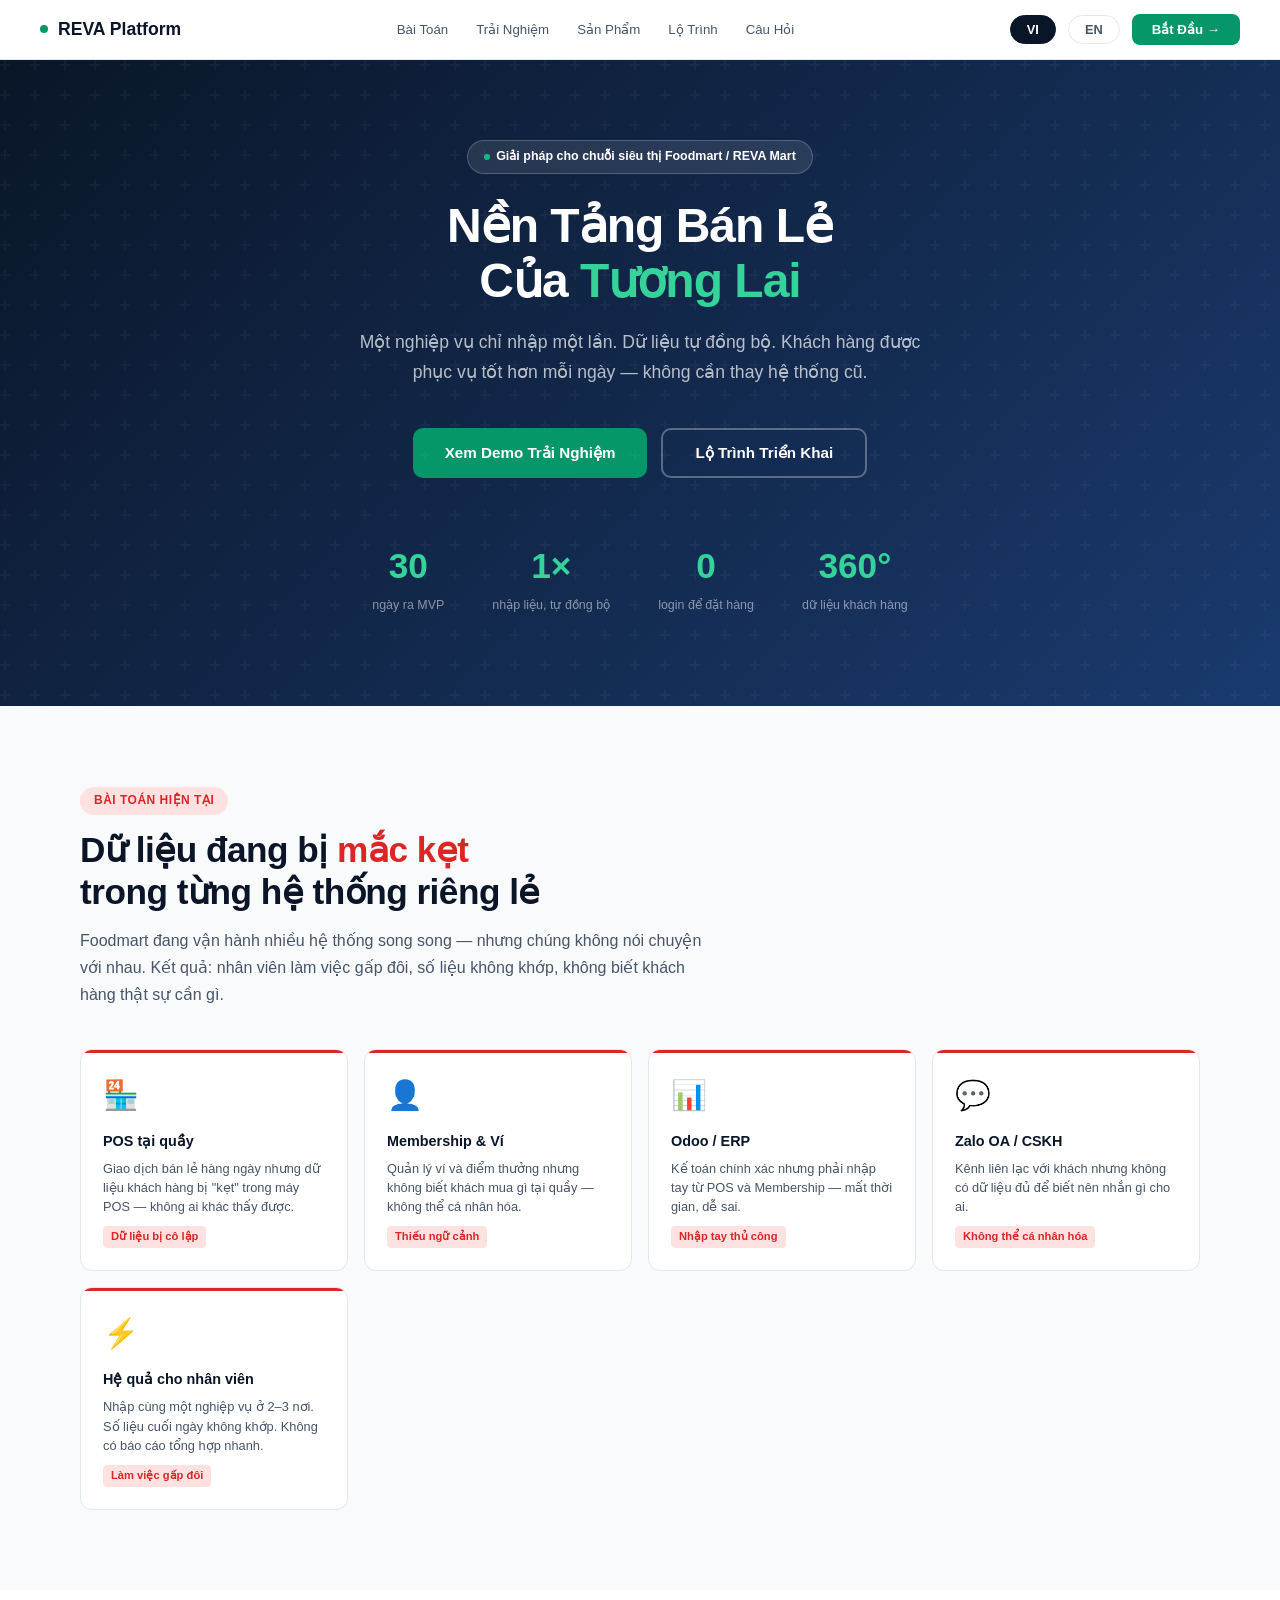
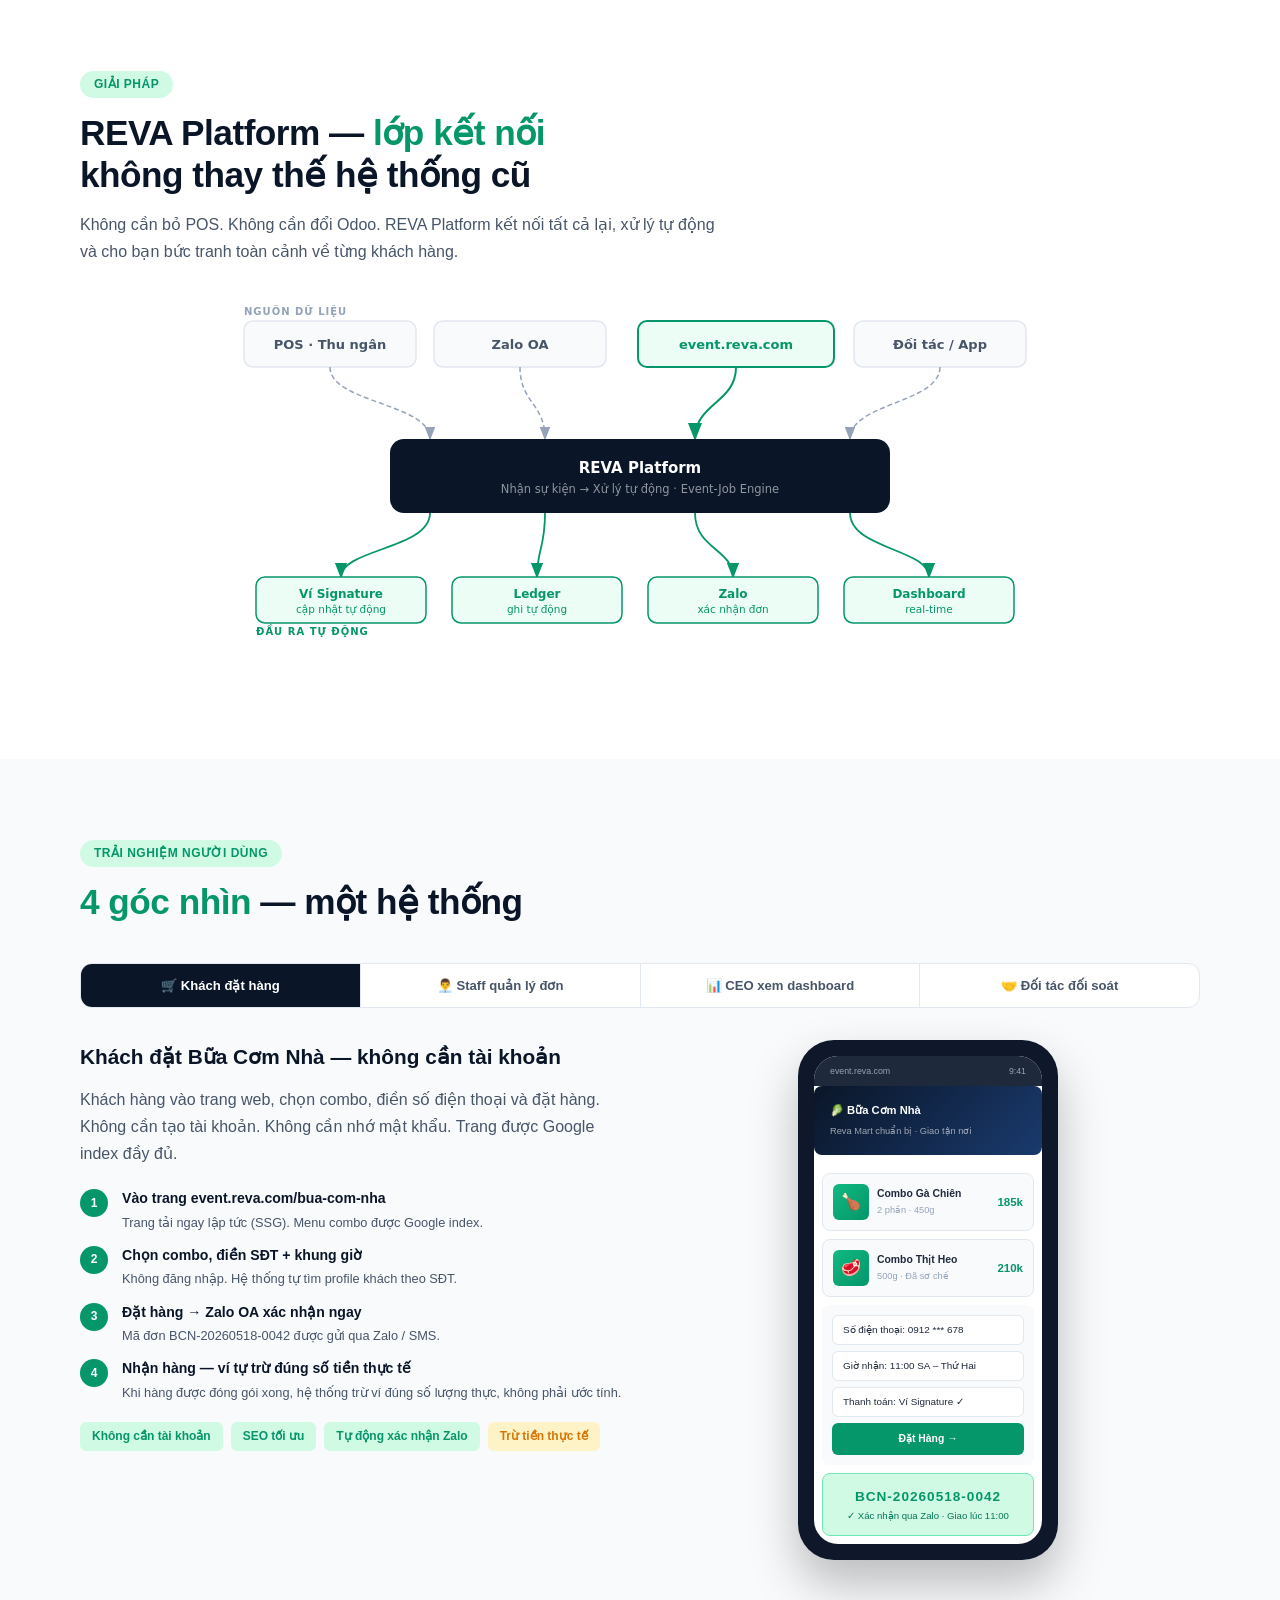
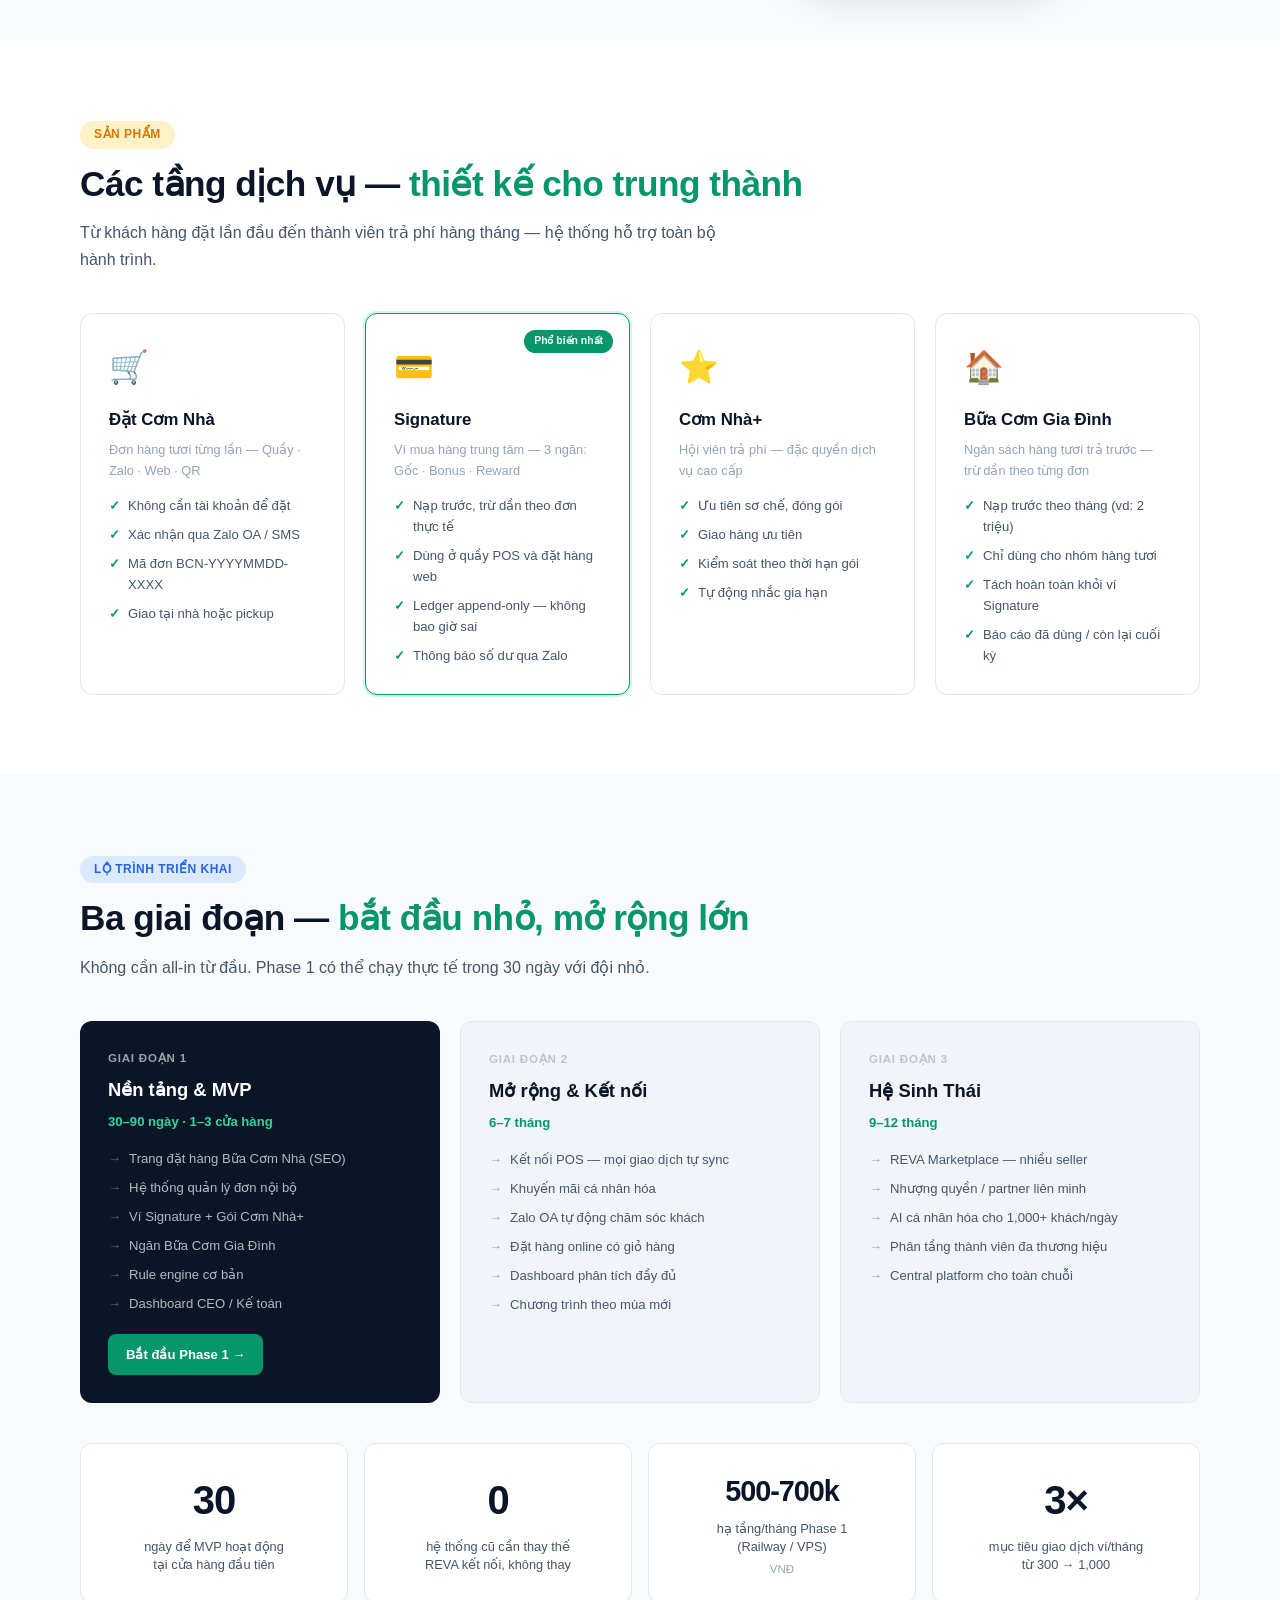
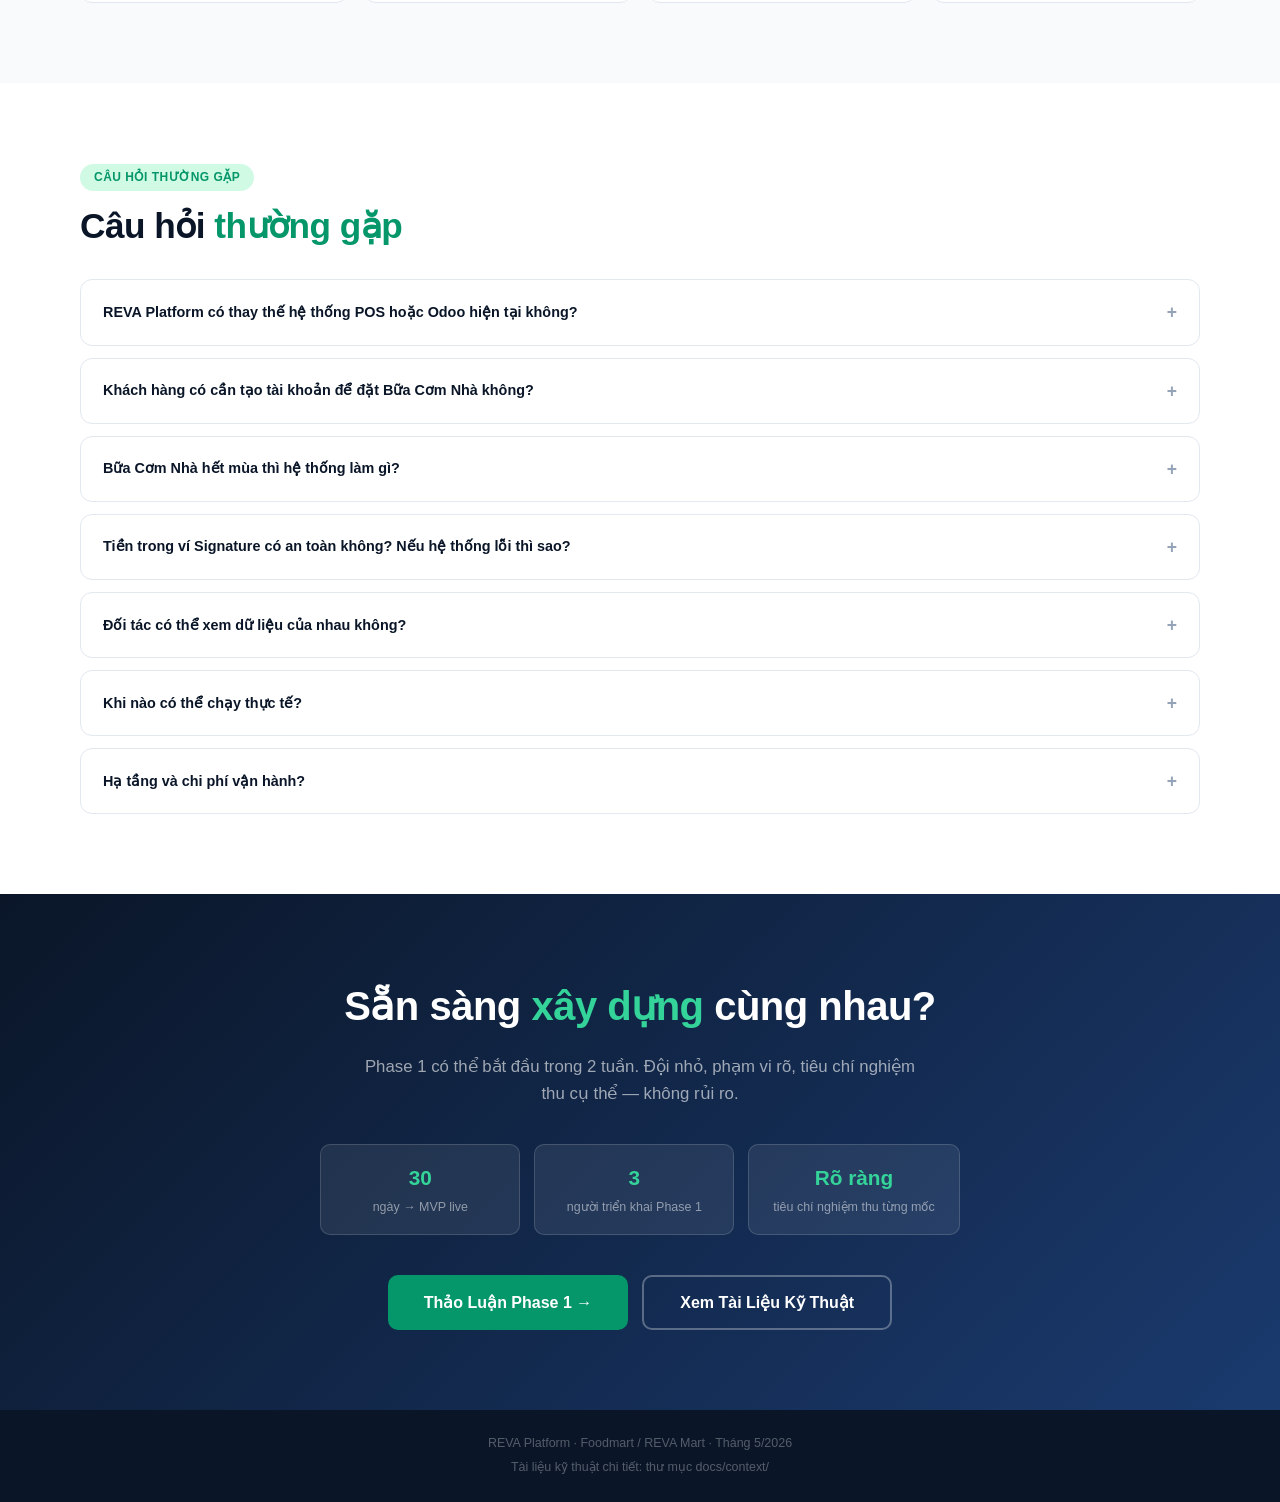
==== index.html @ a5a225b3 "init" ====
<!DOCTYPE html>
<html lang="vi">
<head>
<meta charset="UTF-8">
<meta name="viewport" content="width=device-width, initial-scale=1.0">
<title>REVA Platform — Product Demo</title>
<style>
/* ── RESET & BASE ── */
*{margin:0;padding:0;box-sizing:border-box}
html{scroll-behavior:smooth}
body{font-family:-apple-system,BlinkMacSystemFont,'Segoe UI',Roboto,sans-serif;background:#fff;color:#1e293b;line-height:1.6}
a{color:inherit;text-decoration:none}
img{max-width:100%}

/* ── TOKENS ── */
:root{
  --navy:#0a1628;--navy2:#0f2040;
  --green:#059669;--green-light:#d1fae5;--green-mid:#10b981;
  --amber:#d97706;--amber-light:#fef3c7;
  --blue:#2563eb;--blue-light:#dbeafe;
  --red:#dc2626;--red-light:#fee2e2;
  --slate:#f8fafc;--slate2:#f1f5f9;--border:#e2e8f0;
  --txt:#1e293b;--txt2:#475569;--txt3:#94a3b8;
  --radius:12px;--shadow:0 4px 24px rgba(0,0,0,.08);--shadow2:0 2px 8px rgba(0,0,0,.06);
}

/* ── NAV ── */
nav{position:sticky;top:0;z-index:100;background:rgba(255,255,255,.95);backdrop-filter:blur(12px);border-bottom:1px solid var(--border);padding:0 40px;display:flex;align-items:center;justify-content:space-between;height:60px}
.nav-logo{display:flex;align-items:center;gap:10px;font-weight:800;font-size:1.1rem;color:var(--navy)}
.nav-logo .dot{width:8px;height:8px;border-radius:50%;background:var(--green)}
.nav-links{display:flex;gap:28px}
.nav-links a{font-size:.83rem;font-weight:500;color:var(--txt2);transition:color .2s}
.nav-links a:hover{color:var(--navy)}
.nav-right{display:flex;align-items:center;gap:12px}
.lang-btn{padding:6px 16px;border-radius:999px;border:1px solid var(--border);font-size:.8rem;font-weight:600;cursor:pointer;background:#fff;color:var(--txt2);transition:all .2s}
.lang-btn.active{background:var(--navy);color:#fff;border-color:var(--navy)}
.nav-cta{padding:8px 20px;background:var(--green);color:#fff;border-radius:8px;font-size:.83rem;font-weight:700;cursor:pointer;border:none;transition:all .2s}
.nav-cta:hover{background:#047857}

/* ── HERO ── */
.hero{background:linear-gradient(135deg,var(--navy) 0%,#1a3a6e 100%);color:#fff;padding:80px 40px 90px;text-align:center;position:relative;overflow:hidden}
.hero::before{content:'';position:absolute;inset:0;background:url("data:image/svg+xml,%3Csvg width='60' height='60' viewBox='0 0 60 60' xmlns='http://www.w3.org/2000/svg'%3E%3Cg fill='none' fill-rule='evenodd'%3E%3Cg fill='%23ffffff' fill-opacity='0.03'%3E%3Cpath d='M36 34v-4h-2v4h-4v2h4v4h2v-4h4v-2h-4zm0-30V0h-2v4h-4v2h4v4h2V6h4V4h-4zM6 34v-4H4v4H0v2h4v4h2v-4h4v-2H6zM6 4V0H4v4H0v2h4v4h2V6h4V4H6z'/%3E%3C/g%3E%3C/g%3E%3C/svg%3E")}
.hero-badge{display:inline-flex;align-items:center;gap:6px;background:rgba(255,255,255,.1);border:1px solid rgba(255,255,255,.2);border-radius:999px;padding:6px 16px;font-size:.78rem;font-weight:600;margin-bottom:24px}
.hero-badge .dot{width:6px;height:6px;border-radius:50%;background:var(--green-mid)}
.hero h1{font-size:3rem;font-weight:900;line-height:1.15;max-width:800px;margin:0 auto 20px;letter-spacing:-1px}
.hero h1 span{color:#34d399}
.hero p{font-size:1.1rem;color:rgba(255,255,255,.7);max-width:600px;margin:0 auto 40px;line-height:1.7}
.hero-actions{display:flex;gap:14px;justify-content:center;flex-wrap:wrap}
.btn-primary{padding:14px 32px;background:var(--green);color:#fff;border-radius:10px;font-weight:700;font-size:.95rem;border:none;cursor:pointer;transition:all .2s}
.btn-primary:hover{background:#047857;transform:translateY(-1px)}
.btn-outline{padding:14px 32px;background:transparent;color:#fff;border-radius:10px;font-weight:700;font-size:.95rem;border:2px solid rgba(255,255,255,.3);cursor:pointer;transition:all .2s}
.btn-outline:hover{border-color:#fff;background:rgba(255,255,255,.1)}
.hero-stats{display:flex;justify-content:center;gap:48px;margin-top:60px;flex-wrap:wrap}
.hero-stat .val{font-size:2.2rem;font-weight:900;color:#34d399}
.hero-stat .lbl{font-size:.78rem;color:rgba(255,255,255,.5);margin-top:2px}

/* ── SECTIONS ── */
section{padding:80px 40px;max-width:1200px;margin:0 auto}
section.full{max-width:none;padding:80px 0}
section.gray{background:var(--slate)}
.section-wrap{max-width:1200px;margin:0 auto;padding:0 40px}
.section-tag{display:inline-flex;align-items:center;gap:6px;background:var(--green-light);color:var(--green);border-radius:999px;padding:4px 14px;font-size:.75rem;font-weight:700;text-transform:uppercase;letter-spacing:.5px;margin-bottom:14px}
.section-tag.amber{background:var(--amber-light);color:var(--amber)}
.section-tag.blue{background:var(--blue-light);color:var(--blue)}
h2.section-title{font-size:2.2rem;font-weight:900;color:var(--navy);line-height:1.2;margin-bottom:14px;letter-spacing:-0.5px}
h2.section-title span{color:var(--green)}
.section-sub{font-size:1rem;color:var(--txt2);max-width:640px;line-height:1.7}

/* ── PAIN GRID ── */
.pain-grid{display:grid;grid-template-columns:repeat(auto-fit,minmax(220px,1fr));gap:16px;margin-top:40px}
.pain-card{background:#fff;border:1px solid var(--border);border-radius:var(--radius);padding:22px;position:relative;overflow:hidden}
.pain-card::before{content:'';position:absolute;top:0;left:0;right:0;height:3px;background:var(--red)}
.pain-icon{font-size:1.8rem;margin-bottom:12px}
.pain-card h4{font-size:.9rem;font-weight:700;color:var(--navy);margin-bottom:6px}
.pain-card p{font-size:.8rem;color:var(--txt2);line-height:1.5}
.pain-card .pain-tag{display:inline-block;margin-top:10px;background:var(--red-light);color:var(--red);border-radius:4px;padding:2px 8px;font-size:.7rem;font-weight:600}

/* ── SOLUTION DIAGRAM ── */
.solution-diagram{margin:40px 0}
.sd-svg{width:100%;max-width:820px;display:block;margin:0 auto}

/* ── JOURNEY SECTION ── */
.journey-tabs{display:flex;gap:0;border:1px solid var(--border);border-radius:var(--radius);overflow:hidden;margin-bottom:32px;background:#fff}
.journey-tab{flex:1;padding:14px;text-align:center;font-size:.82rem;font-weight:600;color:var(--txt2);cursor:pointer;border:none;background:none;border-right:1px solid var(--border);transition:all .2s}
.journey-tab:last-child{border-right:none}
.journey-tab.active{background:var(--navy);color:#fff}
.journey-tab:hover:not(.active){background:var(--slate2)}
.journey-content{display:none}
.journey-content.active{display:grid;grid-template-columns:1fr 1fr;gap:32px;align-items:start}

/* PHONE MOCKUP */
.phone-wrap{display:flex;justify-content:center}
.phone{width:260px;background:#0f172a;border-radius:36px;padding:16px;box-shadow:0 24px 48px rgba(0,0,0,.25)}
.phone-screen{background:#fff;border-radius:24px;overflow:hidden}
.phone-status{background:#1e293b;padding:8px 16px;display:flex;justify-content:space-between;align-items:center}
.phone-status span{font-size:.55rem;color:#94a3b8}
.phone-url{background:#f1f5f9;margin:8px;border-radius:6px;padding:6px 10px;font-size:.6rem;color:var(--txt3);font-family:monospace}
.phone-content{padding:12px}
.phone-hero{background:linear-gradient(135deg,#0a1628,#1a3a6e);padding:16px;border-radius:8px;margin-bottom:10px;color:#fff}
.phone-hero h4{font-size:.7rem;font-weight:700;margin-bottom:4px}
.phone-hero p{font-size:.58rem;color:rgba(255,255,255,.6)}
.phone-combo{background:#f8fafc;border:1px solid #e2e8f0;border-radius:8px;padding:10px;margin-bottom:8px;display:flex;gap:8px;align-items:center}
.combo-img{width:36px;height:36px;border-radius:6px;background:linear-gradient(135deg,#10b981,#059669);display:flex;align-items:center;justify-content:center;font-size:1rem;flex-shrink:0}
.combo-info h5{font-size:.65rem;font-weight:700;color:#1e293b}
.combo-info p{font-size:.58rem;color:#94a3b8}
.combo-price{margin-left:auto;font-size:.72rem;font-weight:700;color:var(--green)}
.phone-form{background:#f8fafc;border-radius:8px;padding:10px}
.phone-input{background:#fff;border:1px solid #e2e8f0;border-radius:6px;padding:6px 10px;font-size:.62rem;color:#1e293b;margin-bottom:6px;width:100%}
.phone-btn{background:var(--green);color:#fff;border-radius:6px;padding:8px;font-size:.65rem;font-weight:700;width:100%;text-align:center;cursor:pointer}
.phone-success{background:#d1fae5;border:1px solid #6ee7b7;border-radius:8px;padding:12px;text-align:center}
.phone-success .code{font-size:.85rem;font-weight:800;color:var(--green);letter-spacing:1px}
.phone-success p{font-size:.6rem;color:#047857}

/* DESKTOP MOCKUP */
.desktop-wrap{display:flex;justify-content:center}
.desktop{background:#0f172a;border-radius:12px;padding:10px;box-shadow:0 24px 48px rgba(0,0,0,.2);width:100%}
.desktop-bar{display:flex;gap:6px;margin-bottom:8px;align-items:center}
.desktop-bar .dot{width:10px;height:10px;border-radius:50%}
.desktop-bar .d1{background:#ff5f57}
.desktop-bar .d2{background:#febc2e}
.desktop-bar .d3{background:#28c840}
.desktop-screen{background:#f8fafc;border-radius:6px;overflow:hidden}
.ds-nav{background:#0a1628;padding:8px 14px;display:flex;align-items:center;gap:8px}
.ds-nav-logo{font-size:.65rem;font-weight:800;color:#fff}
.ds-nav-links{display:flex;gap:10px;margin-left:auto}
.ds-nav-links span{font-size:.55rem;color:rgba(255,255,255,.4);cursor:pointer;padding:3px 8px;border-radius:4px}
.ds-nav-links span.active{background:rgba(255,255,255,.1);color:#fff}
.ds-stats{display:grid;grid-template-columns:repeat(4,1fr);gap:6px;padding:10px}
.ds-stat{background:#fff;border-radius:6px;padding:8px;text-align:center;border:1px solid #e2e8f0}
.ds-stat .v{font-size:.9rem;font-weight:800;color:var(--navy)}
.ds-stat .l{font-size:.5rem;color:#94a3b8;margin-top:2px}
.ds-chart{margin:6px 10px;background:#fff;border-radius:6px;padding:10px;border:1px solid #e2e8f0}
.ds-chart-title{font-size:.58rem;font-weight:600;color:#475569;margin-bottom:8px}
.chart-bars{display:flex;align-items:flex-end;gap:4px;height:40px}
.chart-bar{flex:1;background:var(--green);border-radius:2px 2px 0 0;opacity:.7}
.chart-bar.hi{opacity:1;background:var(--green-mid)}
.ds-orders{margin:0 10px 10px;background:#fff;border-radius:6px;padding:10px;border:1px solid #e2e8f0}
.order-row{display:grid;grid-template-columns:1fr 80px 50px 60px;gap:6px;padding:5px 0;border-bottom:1px solid #f1f5f9;font-size:.55rem;color:#475569;align-items:center}
.order-row:last-child{border:none}
.order-row.header{color:#94a3b8;font-weight:600}
.status-dot{width:6px;height:6px;border-radius:50%;display:inline-block;margin-right:4px}
.s-pending{background:#f59e0b}
.s-done{background:#10b981}
.s-processing{background:#6366f1}

/* JOURNEY DESCRIPTION */
.journey-desc h3{font-size:1.3rem;font-weight:800;color:var(--navy);margin-bottom:12px}
.journey-desc .lead{font-size:1rem;color:var(--txt2);line-height:1.7;margin-bottom:20px}
.journey-steps{display:flex;flex-direction:column;gap:12px}
.jstep{display:flex;gap:14px;align-items:flex-start}
.jstep-num{width:28px;height:28px;border-radius:50%;background:var(--green);color:#fff;font-size:.75rem;font-weight:800;display:flex;align-items:center;justify-content:center;flex-shrink:0;margin-top:2px}
.jstep-body h4{font-size:.88rem;font-weight:700;color:var(--navy);margin-bottom:3px}
.jstep-body p{font-size:.8rem;color:var(--txt2);line-height:1.5}
.value-tags{display:flex;flex-wrap:wrap;gap:8px;margin-top:20px}
.vtag{background:var(--green-light);color:var(--green);border-radius:6px;padding:5px 12px;font-size:.75rem;font-weight:600}
.vtag.amber{background:var(--amber-light);color:var(--amber)}
.vtag.blue{background:var(--blue-light);color:var(--blue)}

/* ── PRODUCT TIERS ── */
.tiers{display:grid;grid-template-columns:repeat(auto-fit,minmax(250px,1fr));gap:20px;margin-top:40px}
.tier{background:#fff;border:1px solid var(--border);border-radius:var(--radius);padding:28px;position:relative;overflow:hidden;transition:box-shadow .2s}
.tier:hover{box-shadow:var(--shadow)}
.tier.featured{border-color:var(--green);box-shadow:0 0 0 2px var(--green-light)}
.tier-badge{position:absolute;top:16px;right:16px;background:var(--green);color:#fff;font-size:.65rem;font-weight:700;padding:3px 10px;border-radius:999px}
.tier-icon{font-size:2rem;margin-bottom:14px}
.tier h3{font-size:1.05rem;font-weight:800;color:var(--navy);margin-bottom:6px}
.tier .tier-sub{font-size:.8rem;color:var(--txt3);margin-bottom:14px}
.tier-features{display:flex;flex-direction:column;gap:8px}
.tier-feature{display:flex;gap:8px;font-size:.82rem;color:var(--txt2)}
.tier-feature::before{content:'✓';color:var(--green);font-weight:700;flex-shrink:0}

/* ── DASHBOARD PREVIEW ── */
.dash-preview{background:var(--navy);border-radius:20px;padding:24px;margin-top:40px}
.dash-header{display:flex;align-items:center;justify-content:space-between;margin-bottom:20px}
.dash-header h3{color:#fff;font-size:1rem}
.dash-header .role-badge{background:rgba(255,255,255,.1);color:rgba(255,255,255,.7);border-radius:6px;padding:4px 12px;font-size:.73rem}
.dash-kpis{display:grid;grid-template-columns:repeat(4,1fr);gap:12px;margin-bottom:16px}
.kpi{background:rgba(255,255,255,.05);border:1px solid rgba(255,255,255,.08);border-radius:10px;padding:16px;text-align:center}
.kpi .v{font-size:1.5rem;font-weight:800;color:#34d399;margin-bottom:4px}
.kpi .l{font-size:.68rem;color:rgba(255,255,255,.4)}
.kpi .chg{font-size:.7rem;color:#34d399;margin-top:2px}
.kpi .chg.neg{color:#f87171}
.dash-grid{display:grid;grid-template-columns:2fr 1fr;gap:12px}
.dash-card{background:rgba(255,255,255,.05);border:1px solid rgba(255,255,255,.08);border-radius:10px;padding:14px}
.dash-card-title{font-size:.7rem;color:rgba(255,255,255,.4);font-weight:600;text-transform:uppercase;letter-spacing:.5px;margin-bottom:10px}
.mini-bar-row{display:flex;align-items:center;gap:8px;margin-bottom:6px}
.mini-bar-label{font-size:.68rem;color:rgba(255,255,255,.5);width:70px}
.mini-bar{flex:1;height:6px;background:rgba(255,255,255,.1);border-radius:3px;overflow:hidden}
.mini-bar-fill{height:100%;border-radius:3px;background:#34d399}
.mini-bar-val{font-size:.68rem;color:rgba(255,255,255,.5);width:50px;text-align:right}
.alert-row{display:flex;align-items:center;gap:8px;margin-bottom:6px}
.alert-dot{width:6px;height:6px;border-radius:50%;flex-shrink:0}
.alert-txt{font-size:.68rem;color:rgba(255,255,255,.5)}
.alert-time{font-size:.62rem;color:rgba(255,255,255,.3);margin-left:auto}

/* ── ROADMAP ── */
.roadmap{display:grid;grid-template-columns:repeat(3,1fr);gap:20px;margin-top:40px}
.phase{border-radius:var(--radius);padding:28px;position:relative;overflow:hidden}
.phase.p1{background:var(--navy);color:#fff}
.phase.p2{background:var(--slate2);border:1px solid var(--border)}
.phase.p3{background:var(--slate2);border:1px solid var(--border)}
.phase-label{font-size:.72rem;font-weight:700;text-transform:uppercase;letter-spacing:.8px;margin-bottom:8px;opacity:.6}
.phase h3{font-size:1.15rem;font-weight:800;margin-bottom:6px}
.phase .phase-time{font-size:.82rem;font-weight:600;margin-bottom:16px}
.phase.p1 .phase-time{color:#34d399}
.phase.p2 .phase-time,.phase.p3 .phase-time{color:var(--green)}
.phase-items{display:flex;flex-direction:column;gap:8px}
.phase-item{display:flex;gap:8px;font-size:.82rem}
.phase.p1 .phase-item{color:rgba(255,255,255,.7)}
.phase.p2 .phase-item,.phase.p3 .phase-item{color:var(--txt2)}
.phase-item::before{content:'→';flex-shrink:0;opacity:.5}
.phase-cta{margin-top:20px;background:var(--green);color:#fff;border-radius:8px;padding:10px 18px;font-size:.82rem;font-weight:700;display:inline-block;cursor:pointer}

/* ── ROI GRID ── */
.roi-grid{display:grid;grid-template-columns:repeat(auto-fit,minmax(200px,1fr));gap:16px;margin-top:40px}
.roi-card{background:#fff;border:1px solid var(--border);border-radius:var(--radius);padding:24px;text-align:center;transition:box-shadow .2s}
.roi-card:hover{box-shadow:var(--shadow)}
.roi-card .roi-val{font-size:2.5rem;font-weight:900;color:var(--navy);letter-spacing:-1px}
.roi-card .roi-lbl{font-size:.8rem;color:var(--txt2);margin-top:6px;line-height:1.4}
.roi-card .roi-note{font-size:.72rem;color:var(--txt3);margin-top:4px}

/* ── FAQ ── */
.faq-list{margin-top:32px;display:flex;flex-direction:column;gap:12px}
.faq-item{background:#fff;border:1px solid var(--border);border-radius:var(--radius);overflow:hidden}
.faq-q{padding:18px 22px;font-size:.9rem;font-weight:600;color:var(--navy);cursor:pointer;display:flex;justify-content:space-between;align-items:center;user-select:none}
.faq-q .faq-icon{color:var(--txt3);transition:transform .2s;font-size:1.1rem}
.faq-item.open .faq-icon{transform:rotate(45deg);color:var(--green)}
.faq-a{display:none;padding:0 22px 18px;font-size:.85rem;color:var(--txt2);line-height:1.7}
.faq-item.open .faq-a{display:block}

/* ── CTA ── */
.cta-section{background:linear-gradient(135deg,var(--navy),#1a3a6e);padding:80px 40px;text-align:center;color:#fff}
.cta-section h2{font-size:2.5rem;font-weight:900;margin-bottom:16px;letter-spacing:-0.5px}
.cta-section h2 span{color:#34d399}
.cta-section p{font-size:1.05rem;color:rgba(255,255,255,.6);max-width:560px;margin:0 auto 36px}
.cta-group{display:flex;gap:14px;justify-content:center;flex-wrap:wrap}
.cta-item{background:rgba(255,255,255,.08);border:1px solid rgba(255,255,255,.15);border-radius:10px;padding:16px 24px;min-width:200px}
.cta-item .ci-val{font-size:1.3rem;font-weight:800;color:#34d399;margin-bottom:4px}
.cta-item .ci-lbl{font-size:.78rem;color:rgba(255,255,255,.5)}

/* ── FOOTER ── */
footer{background:var(--navy);color:rgba(255,255,255,.3);text-align:center;padding:24px;font-size:.78rem}

/* ── UTILS ── */
.center{text-align:center}
.grid2{display:grid;grid-template-columns:1fr 1fr;gap:24px;align-items:start}
.grid3{display:grid;grid-template-columns:1fr 1fr 1fr;gap:20px}
.mt8{margin-top:8px}.mt16{margin-top:16px}.mt24{margin-top:24px}.mt40{margin-top:40px}
.divider{height:1px;background:var(--border);margin:32px 0}
[data-vi],[data-en]{transition:opacity .2s}

/* ── RESPONSIVE ── */
@media(max-width:900px){
  .hero h1{font-size:2rem}
  nav{padding:0 20px}
  .nav-links{display:none}
  section{padding:60px 20px}
  .section-wrap{padding:0 20px}
  .journey-content.active{grid-template-columns:1fr}
  .grid2{grid-template-columns:1fr}
  .roadmap{grid-template-columns:1fr}
  .dash-kpis{grid-template-columns:repeat(2,1fr)}
  .dash-grid{grid-template-columns:1fr}
  .hero-stats{gap:28px}
}
</style>
</head>
<body>

<!-- ═══════════════════════════════ NAV -->
<nav>
  <div class="nav-logo">
    <div class="dot"></div>
    REVA Platform
  </div>
  <div class="nav-links">
    <a href="#problem" class="nav-vi">Bài Toán</a><a href="#problem" class="nav-en" style="display:none">Problem</a>
    <a href="#journeys" class="nav-vi">Trải Nghiệm</a><a href="#journeys" class="nav-en" style="display:none">Journeys</a>
    <a href="#products" class="nav-vi">Sản Phẩm</a><a href="#products" class="nav-en" style="display:none">Products</a>
    <a href="#roadmap" class="nav-vi">Lộ Trình</a><a href="#roadmap" class="nav-en" style="display:none">Roadmap</a>
    <a href="#faq" class="nav-vi">Câu Hỏi</a><a href="#faq" class="nav-en" style="display:none">FAQ</a>
  </div>
  <div class="nav-right">
    <button class="lang-btn active" onclick="setLang('vi')">VI</button>
    <button class="lang-btn" onclick="setLang('en')">EN</button>
    <button class="nav-cta" onclick="document.getElementById('cta').scrollIntoView({behavior:'smooth'})">
      <span class="vi">Bắt Đầu →</span><span class="en" style="display:none">Get Started →</span>
    </button>
  </div>
</nav>

<!-- ═══════════════════════════════ HERO -->
<div class="hero">
  <div class="hero-badge">
    <div class="dot"></div>
    <span class="vi">Giải pháp cho chuỗi siêu thị Foodmart / REVA Mart</span>
    <span class="en" style="display:none">Retail Platform for Foodmart / REVA Mart</span>
  </div>
  <h1 class="vi">Nền Tảng Bán Lẻ<br>Của <span>Tương Lai</span></h1>
  <h1 class="en" style="display:none">The <span>Retail Platform</span><br>That Connects Everything</h1>
  <p class="vi">Một nghiệp vụ chỉ nhập một lần. Dữ liệu tự đồng bộ. Khách hàng được phục vụ tốt hơn mỗi ngày — không cần thay hệ thống cũ.</p>
  <p class="en" style="display:none">Enter data once. Everything syncs automatically. Customers get better service every day — without replacing your existing systems.</p>
  <div class="hero-actions">
    <button class="btn-primary vi" onclick="document.getElementById('journeys').scrollIntoView({behavior:'smooth'})">Xem Demo Trải Nghiệm</button>
    <button class="btn-primary en" style="display:none" onclick="document.getElementById('journeys').scrollIntoView({behavior:'smooth'})">See Journey Demo</button>
    <button class="btn-outline vi" onclick="document.getElementById('roadmap').scrollIntoView({behavior:'smooth'})">Lộ Trình Triển Khai</button>
    <button class="btn-outline en" style="display:none" onclick="document.getElementById('roadmap').scrollIntoView({behavior:'smooth'})">View Roadmap</button>
  </div>
  <div class="hero-stats">
    <div class="hero-stat"><div class="val">30</div><div class="lbl vi">ngày ra MVP</div><div class="lbl en" style="display:none">days to MVP</div></div>
    <div class="hero-stat"><div class="val">1×</div><div class="lbl vi">nhập liệu, tự đồng bộ</div><div class="lbl en" style="display:none">entry, auto-sync</div></div>
    <div class="hero-stat"><div class="val">0</div><div class="lbl vi">login để đặt hàng</div><div class="lbl en" style="display:none">login to order</div></div>
    <div class="hero-stat"><div class="val">360°</div><div class="lbl vi">dữ liệu khách hàng</div><div class="lbl en" style="display:none">customer view</div></div>
  </div>
</div>

<!-- ═══════════════════════════════ PROBLEM -->
<div id="problem" style="background:var(--slate)">
<section>
  <div class="section-tag red" style="background:#fee2e2;color:#dc2626">
    <span class="vi">Bài Toán Hiện Tại</span><span class="en" style="display:none">Current Problem</span>
  </div>
  <h2 class="section-title vi">Dữ liệu đang bị <span style="color:#dc2626">mắc kẹt</span><br>trong từng hệ thống riêng lẻ</h2>
  <h2 class="section-title en" style="display:none">Data is <span style="color:#dc2626">trapped</span><br>in disconnected silos</h2>
  <p class="section-sub vi">Foodmart đang vận hành nhiều hệ thống song song — nhưng chúng không nói chuyện với nhau. Kết quả: nhân viên làm việc gấp đôi, số liệu không khớp, không biết khách hàng thật sự cần gì.</p>
  <p class="section-sub en" style="display:none">Foodmart runs multiple systems simultaneously — but they don't talk to each other. Result: staff works twice as hard, numbers don't match, no clear picture of what customers really need.</p>
  <div class="pain-grid">
    <div class="pain-card">
      <div class="pain-icon">🏪</div>
      <h4 class="vi">POS tại quầy</h4><h4 class="en" style="display:none">POS at Counter</h4>
      <p class="vi">Giao dịch bán lẻ hàng ngày nhưng dữ liệu khách hàng bị "kẹt" trong máy POS — không ai khác thấy được.</p>
      <p class="en" style="display:none">Daily retail transactions but customer data is "locked" in the POS — no one else can see it.</p>
      <div class="pain-tag vi">Dữ liệu bị cô lập</div><div class="pain-tag en" style="display:none">Data isolated</div>
    </div>
    <div class="pain-card">
      <div class="pain-icon">👤</div>
      <h4 class="vi">Membership & Ví</h4><h4 class="en" style="display:none">Membership & Wallet</h4>
      <p class="vi">Quản lý ví và điểm thưởng nhưng không biết khách mua gì tại quầy — không thể cá nhân hóa.</p>
      <p class="en" style="display:none">Manages wallet and points but doesn't know what customers bought at the counter — can't personalize.</p>
      <div class="pain-tag vi">Thiếu ngữ cảnh</div><div class="pain-tag en" style="display:none">Missing context</div>
    </div>
    <div class="pain-card">
      <div class="pain-icon">📊</div>
      <h4 class="vi">Odoo / ERP</h4><h4 class="en" style="display:none">Odoo / ERP</h4>
      <p class="vi">Kế toán chính xác nhưng phải nhập tay từ POS và Membership — mất thời gian, dễ sai.</p>
      <p class="en" style="display:none">Accurate accounting but requires manual entry from POS and Membership — time-consuming and error-prone.</p>
      <div class="pain-tag vi">Nhập tay thủ công</div><div class="pain-tag en" style="display:none">Manual entry</div>
    </div>
    <div class="pain-card">
      <div class="pain-icon">💬</div>
      <h4 class="vi">Zalo OA / CSKH</h4><h4 class="en" style="display:none">Zalo OA / CRM</h4>
      <p class="vi">Kênh liên lạc với khách nhưng không có dữ liệu đủ để biết nên nhắn gì cho ai.</p>
      <p class="en" style="display:none">Communication channel with customers but no data to know what to send to whom.</p>
      <div class="pain-tag vi">Không thể cá nhân hóa</div><div class="pain-tag en" style="display:none">Can't personalize</div>
    </div>
    <div class="pain-card">
      <div class="pain-icon">⚡</div>
      <h4 class="vi">Hệ quả cho nhân viên</h4><h4 class="en" style="display:none">Impact on Staff</h4>
      <p class="vi">Nhập cùng một nghiệp vụ ở 2–3 nơi. Số liệu cuối ngày không khớp. Không có báo cáo tổng hợp nhanh.</p>
      <p class="en" style="display:none">Enter the same transaction in 2–3 places. End-of-day numbers don't match. No quick consolidated reports.</p>
      <div class="pain-tag vi">Làm việc gấp đôi</div><div class="pain-tag en" style="display:none">Double the work</div>
    </div>
  </div>
</section>
</div>

<!-- ═══════════════════════════════ SOLUTION OVERVIEW -->
<section>
  <div class="section-tag">
    <span class="vi">Giải Pháp</span><span class="en" style="display:none">Solution</span>
  </div>
  <h2 class="section-title vi">REVA Platform — <span>lớp kết nối</span><br>không thay thế hệ thống cũ</h2>
  <h2 class="section-title en" style="display:none">REVA Platform — <span>the connection layer</span><br>that enhances what you have</h2>
  <p class="section-sub vi">Không cần bỏ POS. Không cần đổi Odoo. REVA Platform kết nối tất cả lại, xử lý tự động và cho bạn bức tranh toàn cảnh về từng khách hàng.</p>
  <p class="section-sub en" style="display:none">No need to replace your POS. No need to change Odoo. REVA Platform connects everything, automates processing, and gives you a complete view of every customer.</p>
  <div class="solution-diagram">
    <!-- Vietnamese diagram -->
    <svg class="vi sd-svg" viewBox="0 0 820 334" xmlns="http://www.w3.org/2000/svg">
      <defs>
        <marker id="ah-vi-g" markerWidth="9" markerHeight="7" refX="8" refY="3.5" orient="auto"><polygon points="0 0,9 3.5,0 7" fill="#059669"/></marker>
        <marker id="ah-vi-s" markerWidth="9" markerHeight="7" refX="8" refY="3.5" orient="auto"><polygon points="0 0,9 3.5,0 7" fill="#94a3b8"/></marker>
      </defs>
      <!-- Row label: sources -->
      <text x="14" y="10" font-family="system-ui,sans-serif" font-size="10" fill="#94a3b8" font-weight="600" letter-spacing="1">NGUỒN DỮ LIỆU</text>
      <!-- Source boxes -->
      <rect x="14" y="16" width="172" height="46" rx="9" fill="#f8fafc" stroke="#e2e8f0" stroke-width="1.5"/>
      <text x="100" y="44" text-anchor="middle" font-family="system-ui,sans-serif" font-size="13" fill="#475569" font-weight="600">POS · Thu ngân</text>
      <rect x="204" y="16" width="172" height="46" rx="9" fill="#f8fafc" stroke="#e2e8f0" stroke-width="1.5"/>
      <text x="290" y="44" text-anchor="middle" font-family="system-ui,sans-serif" font-size="13" fill="#475569" font-weight="600">Zalo OA</text>
      <rect x="408" y="16" width="196" height="46" rx="9" fill="#ecfdf5" stroke="#059669" stroke-width="2"/>
      <text x="506" y="44" text-anchor="middle" font-family="system-ui,sans-serif" font-size="13" fill="#059669" font-weight="700">event.reva.com</text>
      <rect x="624" y="16" width="172" height="46" rx="9" fill="#f8fafc" stroke="#e2e8f0" stroke-width="1.5"/>
      <text x="710" y="44" text-anchor="middle" font-family="system-ui,sans-serif" font-size="13" fill="#475569" font-weight="600">Đối tác / App</text>
      <!-- Bezier curves: Sources → Platform (entry points = exit points for clear flow) -->
      <path d="M100,62 C100,98 200,98 200,134" fill="none" stroke="#94a3b8" stroke-width="1.5" stroke-dasharray="5,3" marker-end="url(#ah-vi-s)"/>
      <path d="M290,62 C290,98 315,98 315,134" fill="none" stroke="#94a3b8" stroke-width="1.5" stroke-dasharray="5,3" marker-end="url(#ah-vi-s)"/>
      <path d="M506,62 C506,98 465,98 465,134" fill="none" stroke="#059669" stroke-width="2" marker-end="url(#ah-vi-g)"/>
      <path d="M710,62 C710,98 620,98 620,134" fill="none" stroke="#94a3b8" stroke-width="1.5" stroke-dasharray="5,3" marker-end="url(#ah-vi-s)"/>
      <!-- REVA Platform box -->
      <rect x="160" y="134" width="500" height="74" rx="14" fill="#0a1628"/>
      <text x="410" y="168" text-anchor="middle" font-family="system-ui,sans-serif" font-size="15" fill="#fff" font-weight="700">REVA Platform</text>
      <text x="410" y="188" text-anchor="middle" font-family="system-ui,sans-serif" font-size="11.5" fill="rgba(255,255,255,0.55)">Nhận sự kiện → Xử lý tự động  ·  Event-Job Engine</text>
      <!-- Bezier curves: Platform → Outputs (matched to new output centers) -->
      <path d="M200,208 C200,244 111,244 111,272" fill="none" stroke="#059669" stroke-width="1.8" marker-end="url(#ah-vi-g)"/>
      <path d="M315,208 C315,244 307,244 307,272" fill="none" stroke="#059669" stroke-width="1.8" marker-end="url(#ah-vi-g)"/>
      <path d="M465,208 C465,244 503,244 503,272" fill="none" stroke="#059669" stroke-width="1.8" marker-end="url(#ah-vi-g)"/>
      <path d="M620,208 C620,244 699,244 699,272" fill="none" stroke="#059669" stroke-width="1.8" marker-end="url(#ah-vi-g)"/>
      <!-- Output boxes — equal 26px gaps, no overlap -->
      <rect x="26" y="272" width="170" height="46" rx="9" fill="#ecfdf5" stroke="#059669" stroke-width="1.5"/>
      <text x="111" y="293" text-anchor="middle" font-family="system-ui,sans-serif" font-size="12" fill="#059669" font-weight="600">Ví Signature</text>
      <text x="111" y="308" text-anchor="middle" font-family="system-ui,sans-serif" font-size="10.5" fill="#059669">cập nhật tự động</text>
      <rect x="222" y="272" width="170" height="46" rx="9" fill="#ecfdf5" stroke="#059669" stroke-width="1.5"/>
      <text x="307" y="293" text-anchor="middle" font-family="system-ui,sans-serif" font-size="12" fill="#059669" font-weight="600">Ledger</text>
      <text x="307" y="308" text-anchor="middle" font-family="system-ui,sans-serif" font-size="10.5" fill="#059669">ghi tự động</text>
      <rect x="418" y="272" width="170" height="46" rx="9" fill="#ecfdf5" stroke="#059669" stroke-width="1.5"/>
      <text x="503" y="293" text-anchor="middle" font-family="system-ui,sans-serif" font-size="12" fill="#059669" font-weight="600">Zalo</text>
      <text x="503" y="308" text-anchor="middle" font-family="system-ui,sans-serif" font-size="10.5" fill="#059669">xác nhận đơn</text>
      <rect x="614" y="272" width="170" height="46" rx="9" fill="#ecfdf5" stroke="#059669" stroke-width="1.5"/>
      <text x="699" y="293" text-anchor="middle" font-family="system-ui,sans-serif" font-size="12" fill="#059669" font-weight="600">Dashboard</text>
      <text x="699" y="308" text-anchor="middle" font-family="system-ui,sans-serif" font-size="10.5" fill="#059669">real-time</text>
      <!-- Row label: outputs -->
      <text x="26" y="330" font-family="system-ui,sans-serif" font-size="10" fill="#059669" font-weight="600" letter-spacing="1">ĐẦU RA TỰ ĐỘNG</text>
    </svg>

    <!-- English diagram -->
    <svg class="en sd-svg" viewBox="0 0 820 334" xmlns="http://www.w3.org/2000/svg" style="display:none">
      <defs>
        <marker id="ah-en-g" markerWidth="9" markerHeight="7" refX="8" refY="3.5" orient="auto"><polygon points="0 0,9 3.5,0 7" fill="#059669"/></marker>
        <marker id="ah-en-s" markerWidth="9" markerHeight="7" refX="8" refY="3.5" orient="auto"><polygon points="0 0,9 3.5,0 7" fill="#94a3b8"/></marker>
      </defs>
      <text x="14" y="10" font-family="system-ui,sans-serif" font-size="10" fill="#94a3b8" font-weight="600" letter-spacing="1">DATA SOURCES</text>
      <rect x="14" y="16" width="172" height="46" rx="9" fill="#f8fafc" stroke="#e2e8f0" stroke-width="1.5"/>
      <text x="100" y="44" text-anchor="middle" font-family="system-ui,sans-serif" font-size="13" fill="#475569" font-weight="600">POS · Cashier</text>
      <rect x="204" y="16" width="172" height="46" rx="9" fill="#f8fafc" stroke="#e2e8f0" stroke-width="1.5"/>
      <text x="290" y="44" text-anchor="middle" font-family="system-ui,sans-serif" font-size="13" fill="#475569" font-weight="600">Zalo OA</text>
      <rect x="408" y="16" width="196" height="46" rx="9" fill="#ecfdf5" stroke="#059669" stroke-width="2"/>
      <text x="506" y="44" text-anchor="middle" font-family="system-ui,sans-serif" font-size="13" fill="#059669" font-weight="700">event.reva.com</text>
      <rect x="624" y="16" width="172" height="46" rx="9" fill="#f8fafc" stroke="#e2e8f0" stroke-width="1.5"/>
      <text x="710" y="44" text-anchor="middle" font-family="system-ui,sans-serif" font-size="13" fill="#475569" font-weight="600">Partner / App</text>
      <path d="M100,62 C100,98 200,98 200,134" fill="none" stroke="#94a3b8" stroke-width="1.5" stroke-dasharray="5,3" marker-end="url(#ah-en-s)"/>
      <path d="M290,62 C290,98 315,98 315,134" fill="none" stroke="#94a3b8" stroke-width="1.5" stroke-dasharray="5,3" marker-end="url(#ah-en-s)"/>
      <path d="M506,62 C506,98 465,98 465,134" fill="none" stroke="#059669" stroke-width="2" marker-end="url(#ah-en-g)"/>
      <path d="M710,62 C710,98 620,98 620,134" fill="none" stroke="#94a3b8" stroke-width="1.5" stroke-dasharray="5,3" marker-end="url(#ah-en-s)"/>
      <rect x="160" y="134" width="500" height="74" rx="14" fill="#0a1628"/>
      <text x="410" y="168" text-anchor="middle" font-family="system-ui,sans-serif" font-size="15" fill="#fff" font-weight="700">REVA Platform</text>
      <text x="410" y="188" text-anchor="middle" font-family="system-ui,sans-serif" font-size="11.5" fill="rgba(255,255,255,0.55)">Receives events from all channels  ·  Event-Job Engine</text>
      <path d="M200,208 C200,244 111,244 111,272" fill="none" stroke="#059669" stroke-width="1.8" marker-end="url(#ah-en-g)"/>
      <path d="M315,208 C315,244 307,244 307,272" fill="none" stroke="#059669" stroke-width="1.8" marker-end="url(#ah-en-g)"/>
      <path d="M465,208 C465,244 503,244 503,272" fill="none" stroke="#059669" stroke-width="1.8" marker-end="url(#ah-en-g)"/>
      <path d="M620,208 C620,244 699,244 699,272" fill="none" stroke="#059669" stroke-width="1.8" marker-end="url(#ah-en-g)"/>
      <rect x="26" y="272" width="170" height="46" rx="9" fill="#ecfdf5" stroke="#059669" stroke-width="1.5"/>
      <text x="111" y="293" text-anchor="middle" font-family="system-ui,sans-serif" font-size="12" fill="#059669" font-weight="600">Signature Wallet</text>
      <text x="111" y="308" text-anchor="middle" font-family="system-ui,sans-serif" font-size="10.5" fill="#059669">auto-updated</text>
      <rect x="222" y="272" width="170" height="46" rx="9" fill="#ecfdf5" stroke="#059669" stroke-width="1.5"/>
      <text x="307" y="293" text-anchor="middle" font-family="system-ui,sans-serif" font-size="12" fill="#059669" font-weight="600">Ledger</text>
      <text x="307" y="308" text-anchor="middle" font-family="system-ui,sans-serif" font-size="10.5" fill="#059669">auto-recorded</text>
      <rect x="418" y="272" width="170" height="46" rx="9" fill="#ecfdf5" stroke="#059669" stroke-width="1.5"/>
      <text x="503" y="293" text-anchor="middle" font-family="system-ui,sans-serif" font-size="12" fill="#059669" font-weight="600">Zalo</text>
      <text x="503" y="308" text-anchor="middle" font-family="system-ui,sans-serif" font-size="10.5" fill="#059669">order confirmed</text>
      <rect x="614" y="272" width="170" height="46" rx="9" fill="#ecfdf5" stroke="#059669" stroke-width="1.5"/>
      <text x="699" y="293" text-anchor="middle" font-family="system-ui,sans-serif" font-size="12" fill="#059669" font-weight="600">Dashboard</text>
      <text x="699" y="308" text-anchor="middle" font-family="system-ui,sans-serif" font-size="10.5" fill="#059669">real-time</text>
      <text x="26" y="330" font-family="system-ui,sans-serif" font-size="10" fill="#059669" font-weight="600" letter-spacing="1">AUTOMATED OUTPUTS</text>
    </svg>
  </div>
</section>

<!-- ═══════════════════════════════ JOURNEYS -->
<div id="journeys" style="background:var(--slate)">
<section>
  <div class="section-tag">
    <span class="vi">Trải Nghiệm Người Dùng</span><span class="en" style="display:none">User Journeys</span>
  </div>
  <h2 class="section-title vi"><span>4 góc nhìn</span> — một hệ thống</h2>
  <h2 class="section-title en" style="display:none"><span>4 perspectives</span> — one platform</h2>

  <div class="journey-tabs mt40">
    <button class="journey-tab active" onclick="switchJourney(this,'j1')">🛒 <span class="vi">Khách đặt hàng</span><span class="en" style="display:none">Customer Orders</span></button>
    <button class="journey-tab" onclick="switchJourney(this,'j2')">👨‍💼 <span class="vi">Staff quản lý đơn</span><span class="en" style="display:none">Staff Manages Orders</span></button>
    <button class="journey-tab" onclick="switchJourney(this,'j3')">📊 <span class="vi">CEO xem dashboard</span><span class="en" style="display:none">CEO Views Dashboard</span></button>
    <button class="journey-tab" onclick="switchJourney(this,'j4')">🤝 <span class="vi">Đối tác đối soát</span><span class="en" style="display:none">Partner Reconciles</span></button>
  </div>

  <!-- Journey 1: Customer ordering -->
  <div id="j1" class="journey-content active">
    <div class="journey-desc">
      <h3 class="vi">Khách đặt Bữa Cơm Nhà — không cần tài khoản</h3>
      <h3 class="en" style="display:none">Customer orders — no account needed</h3>
      <p class="lead vi">Khách hàng vào trang web, chọn combo, điền số điện thoại và đặt hàng. Không cần tạo tài khoản. Không cần nhớ mật khẩu. Trang được Google index đầy đủ.</p>
      <p class="lead en" style="display:none">Customers visit the website, choose a combo, enter their phone number and order. No account creation. No password to remember. The page is fully indexed by Google.</p>
      <div class="journey-steps">
        <div class="jstep">
          <div class="jstep-num">1</div>
          <div class="jstep-body">
            <h4 class="vi">Vào trang event.reva.com/bua-com-nha</h4>
            <h4 class="en" style="display:none">Visit event.reva.com/bua-com-nha</h4>
            <p class="vi">Trang tải ngay lập tức (SSG). Menu combo được Google index.</p>
            <p class="en" style="display:none">Page loads instantly (SSG). Combo menu is Google-indexed.</p>
          </div>
        </div>
        <div class="jstep">
          <div class="jstep-num">2</div>
          <div class="jstep-body">
            <h4 class="vi">Chọn combo, điền SĐT + khung giờ</h4>
            <h4 class="en" style="display:none">Choose combo, enter phone + delivery slot</h4>
            <p class="vi">Không đăng nhập. Hệ thống tự tìm profile khách theo SĐT.</p>
            <p class="en" style="display:none">No login. System automatically finds customer profile by phone.</p>
          </div>
        </div>
        <div class="jstep">
          <div class="jstep-num">3</div>
          <div class="jstep-body">
            <h4 class="vi">Đặt hàng → Zalo OA xác nhận ngay</h4>
            <h4 class="en" style="display:none">Order placed → Zalo OA confirms immediately</h4>
            <p class="vi">Mã đơn BCN-20260518-0042 được gửi qua Zalo / SMS.</p>
            <p class="en" style="display:none">Order code BCN-20260518-0042 sent via Zalo / SMS.</p>
          </div>
        </div>
        <div class="jstep">
          <div class="jstep-num">4</div>
          <div class="jstep-body">
            <h4 class="vi">Nhận hàng — ví tự trừ đúng số tiền thực tế</h4>
            <h4 class="en" style="display:none">Receive order — wallet auto-debits actual amount</h4>
            <p class="vi">Khi hàng được đóng gói xong, hệ thống trừ ví đúng số lượng thực, không phải ước tính.</p>
            <p class="en" style="display:none">When order is packed, the system debits the wallet for the actual quantity, not an estimate.</p>
          </div>
        </div>
      </div>
      <div class="value-tags">
        <div class="vtag vi">Không cần tài khoản</div><div class="vtag en" style="display:none">No account needed</div>
        <div class="vtag">SEO tối ưu</div>
        <div class="vtag vi">Tự động xác nhận Zalo</div><div class="vtag en" style="display:none">Auto Zalo confirm</div>
        <div class="vtag amber vi">Trừ tiền thực tế</div><div class="vtag amber en" style="display:none">Actual amount billed</div>
      </div>
    </div>
    <div class="phone-wrap">
      <div class="phone">
        <div class="phone-screen">
          <div class="phone-status"><span>event.reva.com</span><span>9:41</span></div>
          <div class="phone-hero">
            <h4>🥬 Bữa Cơm Nhà</h4>
            <p>Reva Mart chuẩn bị · Giao tận nơi</p>
          </div>
          <div style="padding:8px">
            <div class="phone-combo">
              <div class="combo-img">🍗</div>
              <div class="combo-info"><h5>Combo Gà Chiên</h5><p>2 phần · 450g</p></div>
              <div class="combo-price">185k</div>
            </div>
            <div class="phone-combo">
              <div class="combo-img">🥩</div>
              <div class="combo-info"><h5>Combo Thịt Heo</h5><p>500g · Đã sơ chế</p></div>
              <div class="combo-price">210k</div>
            </div>
            <div class="phone-form">
              <div class="phone-input">Số điện thoại: 0912 *** 678</div>
              <div class="phone-input">Giờ nhận: 11:00 SA – Thứ Hai</div>
              <div class="phone-input">Thanh toán: Ví Signature ✓</div>
              <div class="phone-btn">Đặt Hàng →</div>
            </div>
            <div class="phone-success mt8">
              <div class="code">BCN-20260518-0042</div>
              <p>✓ Xác nhận qua Zalo · Giao lúc 11:00</p>
            </div>
          </div>
        </div>
      </div>
    </div>
  </div>

  <!-- Journey 2: Staff managing orders -->
  <div id="j2" class="journey-content">
    <div class="journey-desc">
      <h3 class="vi">Staff quản lý đơn trong reva.com</h3>
      <h3 class="en" style="display:none">Staff manages orders in reva.com</h3>
      <p class="lead vi">Staff đăng nhập vào reva.com — thấy ngay danh sách đơn hàng cần xử lý, cập nhật trạng thái và theo dõi SLA. Mọi thay đổi đều có audit log.</p>
      <p class="lead en" style="display:none">Staff logs into reva.com — immediately sees orders to process, updates status and tracks SLA. Every change has an audit log.</p>
      <div class="journey-steps">
        <div class="jstep">
          <div class="jstep-num">1</div>
          <div class="jstep-body">
            <h4 class="vi">Đăng nhập reva.com → /orders/</h4>
            <h4 class="en" style="display:none">Login to reva.com → /orders/</h4>
            <p class="vi">Tự động filter theo cửa hàng và ca của staff.</p>
            <p class="en" style="display:none">Automatically filtered by staff's store and shift.</p>
          </div>
        </div>
        <div class="jstep">
          <div class="jstep-num">2</div>
          <div class="jstep-body">
            <h4 class="vi">Xác nhận đơn → Zalo thông báo khách</h4>
            <h4 class="en" style="display:none">Confirm order → Zalo notifies customer</h4>
            <p class="vi">1 click xác nhận. Zalo OA tự gửi thông báo đến khách ngay.</p>
            <p class="en" style="display:none">1 click to confirm. Zalo OA automatically notifies the customer.</p>
          </div>
        </div>
        <div class="jstep">
          <div class="jstep-num">3</div>
          <div class="jstep-body">
            <h4 class="vi">Cập nhật "PACKED" với số lượng thực tế</h4>
            <h4 class="en" style="display:none">Update "PACKED" with actual quantities</h4>
            <p class="vi">Hệ thống tự trừ ví đúng số lượng thực tế (không phải ước tính ban đầu).</p>
            <p class="en" style="display:none">System auto-debits wallet for actual quantities (not initial estimate).</p>
          </div>
        </div>
        <div class="jstep">
          <div class="jstep-num">4</div>
          <div class="jstep-body">
            <h4 class="vi">Báo cáo cuối ca tự động</h4>
            <h4 class="en" style="display:none">End-of-shift report generated automatically</h4>
            <p class="vi">Không cần tổng hợp tay — hệ thống xuất báo cáo đơn hàng và ledger.</p>
            <p class="en" style="display:none">No manual summarizing — system exports order and ledger reports.</p>
          </div>
        </div>
      </div>
      <div class="value-tags">
        <div class="vtag vi">1 click xác nhận</div><div class="vtag en" style="display:none">1-click confirm</div>
        <div class="vtag vi">Audit log đầy đủ</div><div class="vtag en" style="display:none">Full audit log</div>
        <div class="vtag amber vi">Tự động trừ ví</div><div class="vtag amber en" style="display:none">Auto wallet debit</div>
        <div class="vtag blue vi">Báo cáo tự động</div><div class="vtag blue en" style="display:none">Auto reports</div>
      </div>
    </div>
    <div class="desktop-wrap">
      <div class="desktop">
        <div class="desktop-bar"><div class="dot d1"></div><div class="dot d2"></div><div class="dot d3"></div><span style="font-size:.6rem;color:#64748b;margin-left:8px">reva.com/orders</span></div>
        <div class="desktop-screen">
          <div class="ds-nav">
            <span class="ds-nav-logo">REVA</span>
            <div class="ds-nav-links">
              <span>Membership</span>
              <span class="active">Orders</span>
              <span>Inventory</span>
              <span>Dashboard</span>
            </div>
          </div>
          <div style="padding:8px 10px">
            <div style="display:flex;gap:8px;margin-bottom:8px">
              <div style="background:#fff;border:1px solid #e2e8f0;border-radius:6px;padding:6px 12px;font-size:.6rem;color:#10b981;font-weight:700">Pending: 8</div>
              <div style="background:#fff;border:1px solid #e2e8f0;border-radius:6px;padding:6px 12px;font-size:.6rem;color:#6366f1;font-weight:700">Processing: 3</div>
              <div style="background:#fff;border:1px solid #e2e8f0;border-radius:6px;padding:6px 12px;font-size:.6rem;color:#94a3b8;font-weight:700">Done: 24</div>
            </div>
          </div>
          <div class="ds-orders">
            <div class="order-row header"><div>Mã đơn</div><div>Khách</div><div>Trạng thái</div><div>Hành động</div></div>
            <div class="order-row"><div style="font-family:monospace;font-size:.6rem;color:#0a1628">BCN-0042</div><div>09***678</div><div><span class="status-dot s-pending"></span>Pending</div><div style="color:#10b981;font-weight:700;cursor:pointer">✓ Xác nhận</div></div>
            <div class="order-row"><div style="font-family:monospace;font-size:.6rem;color:#0a1628">BCN-0041</div><div>09***123</div><div><span class="status-dot s-processing"></span>Processing</div><div style="color:#6366f1;font-weight:700;cursor:pointer">→ Packed</div></div>
            <div class="order-row"><div style="font-family:monospace;font-size:.6rem;color:#0a1628">BCN-0040</div><div>09***456</div><div><span class="status-dot s-done"></span>Packed</div><div style="color:#94a3b8">Giao hàng</div></div>
            <div class="order-row"><div style="font-family:monospace;font-size:.6rem;color:#0a1628">BCN-0039</div><div>09***789</div><div><span class="status-dot s-done"></span>Delivered</div><div style="color:#94a3b8">Hoàn tất</div></div>
          </div>
        </div>
      </div>
    </div>
  </div>

  <!-- Journey 3: CEO Dashboard -->
  <div id="j3" class="journey-content">
    <div class="journey-desc">
      <h3 class="vi">CEO / Manager xem Dashboard</h3>
      <h3 class="en" style="display:none">CEO / Manager views Dashboard</h3>
      <p class="lead vi">Đăng nhập reva.com → /dashboard — thấy ngay doanh thu hôm nay, margin, số đơn, khách quay lại. Theo cửa hàng hoặc tổng hợp toàn chuỗi.</p>
      <p class="lead en" style="display:none">Login to reva.com → /dashboard — see today's revenue, margin, orders, returning customers. By store or consolidated across the chain.</p>
      <div class="journey-steps">
        <div class="jstep">
          <div class="jstep-num">1</div>
          <div class="jstep-body">
            <h4 class="vi">KPI tổng quan — cập nhật real-time</h4>
            <h4 class="en" style="display:none">KPI overview — real-time updates</h4>
            <p class="vi">Doanh thu, số đơn, AOV, gross margin — theo ngày, tuần, tháng.</p>
            <p class="en" style="display:none">Revenue, orders, AOV, gross margin — by day, week, month.</p>
          </div>
        </div>
        <div class="jstep">
          <div class="jstep-num">2</div>
          <div class="jstep-body">
            <h4 class="vi">Đối soát kế toán — ví Signature</h4>
            <h4 class="en" style="display:none">Accounting reconciliation — Signature wallet</h4>
            <p class="vi">Đã thu bao nhiêu, đã dùng bao nhiêu, còn nghĩa vụ bao nhiêu — tự động.</p>
            <p class="en" style="display:none">How much collected, how much used, how much outstanding — automatically.</p>
          </div>
        </div>
        <div class="jstep">
          <div class="jstep-num">3</div>
          <div class="jstep-body">
            <h4 class="vi">CRM — khách cần chăm sóc</h4>
            <h4 class="en" style="display:none">CRM — customers needing attention</h4>
            <p class="vi">Danh sách khách 14 ngày không quay lại, khách tiềm năng nâng cấp gói.</p>
            <p class="en" style="display:none">Customers inactive 14 days, customers likely to upgrade plans.</p>
          </div>
        </div>
        <div class="jstep">
          <div class="jstep-num">4</div>
          <div class="jstep-body">
            <h4 class="vi">Xuất báo cáo Excel / PDF</h4>
            <h4 class="en" style="display:none">Export Excel / PDF reports</h4>
            <p class="vi">Theo bộ lọc: ngày, cửa hàng, chương trình, loại giao dịch.</p>
            <p class="en" style="display:none">Filtered by: date, store, program, transaction type.</p>
          </div>
        </div>
      </div>
      <div class="value-tags">
        <div class="vtag vi">Real-time KPI</div><div class="vtag en" style="display:none">Real-time KPI</div>
        <div class="vtag vi">Đối soát tự động</div><div class="vtag en" style="display:none">Auto reconciliation</div>
        <div class="vtag amber vi">CRM insights</div><div class="vtag amber en" style="display:none">CRM insights</div>
        <div class="vtag blue vi">Export báo cáo</div><div class="vtag blue en" style="display:none">Report export</div>
      </div>
    </div>
    <div class="desktop-wrap">
      <div class="desktop">
        <div class="desktop-bar"><div class="dot d1"></div><div class="dot d2"></div><div class="dot d3"></div><span style="font-size:.6rem;color:#64748b;margin-left:8px">reva.com/dashboard/overview</span></div>
        <div class="desktop-screen">
          <div class="ds-nav">
            <span class="ds-nav-logo">REVA Dashboard</span>
            <div class="ds-nav-links">
              <span class="active">Overview</span>
              <span>Operations</span>
              <span>Accounting</span>
              <span>CRM</span>
            </div>
          </div>
          <div class="ds-stats">
            <div class="ds-stat"><div class="v" style="color:#059669">18.4M</div><div class="l">Doanh thu hôm nay</div></div>
            <div class="ds-stat"><div class="v">47</div><div class="l">Đơn hàng</div></div>
            <div class="ds-stat"><div class="v" style="color:#d97706">391k</div><div class="l">AOV</div></div>
            <div class="ds-stat"><div class="v" style="color:#10b981">18.2%</div><div class="l">Gross Margin</div></div>
          </div>
          <div class="ds-chart">
            <div class="ds-chart-title">Doanh thu 7 ngày (triệu VNĐ)</div>
            <div class="chart-bars">
              <div class="chart-bar" style="height:55%"></div>
              <div class="chart-bar" style="height:72%"></div>
              <div class="chart-bar" style="height:60%"></div>
              <div class="chart-bar" style="height:85%"></div>
              <div class="chart-bar" style="height:78%"></div>
              <div class="chart-bar" style="height:90%"></div>
              <div class="chart-bar hi" style="height:100%"></div>
            </div>
          </div>
          <div style="margin:6px 10px;display:grid;grid-template-columns:1fr 1fr;gap:6px">
            <div style="background:#fff;border-radius:6px;padding:8px;border:1px solid #e2e8f0">
              <div style="font-size:.52rem;color:#94a3b8;margin-bottom:5px">Ví Signature — đối soát</div>
              <div class="mini-bar-row"><div class="mini-bar-label" style="font-size:.58rem">Đã thu</div><div class="mini-bar"><div class="mini-bar-fill" style="width:100%"></div></div><div class="mini-bar-val" style="font-size:.58rem">42M</div></div>
              <div class="mini-bar-row"><div class="mini-bar-label" style="font-size:.58rem">Đã dùng</div><div class="mini-bar"><div class="mini-bar-fill" style="width:62%;background:#6366f1"></div></div><div class="mini-bar-val" style="font-size:.58rem">26M</div></div>
              <div class="mini-bar-row"><div class="mini-bar-label" style="font-size:.58rem">Còn nghĩa vụ</div><div class="mini-bar"><div class="mini-bar-fill" style="width:38%;background:#f59e0b"></div></div><div class="mini-bar-val" style="font-size:.58rem">16M</div></div>
            </div>
            <div style="background:#fff;border-radius:6px;padding:8px;border:1px solid #e2e8f0">
              <div style="font-size:.52rem;color:#94a3b8;margin-bottom:5px">CRM cần chú ý</div>
              <div class="alert-row"><div class="alert-dot" style="background:#ef4444"></div><div class="alert-txt" style="font-size:.58rem">12 khách chưa quay lại 14 ngày</div></div>
              <div class="alert-row"><div class="alert-dot" style="background:#f59e0b"></div><div class="alert-txt" style="font-size:.58rem">8 khách tiềm năng Cơm Nhà+</div></div>
              <div class="alert-row"><div class="alert-dot" style="background:#6366f1"></div><div class="alert-txt" style="font-size:.58rem">3 gói sắp hết hạn tuần này</div></div>
            </div>
          </div>
        </div>
      </div>
    </div>
  </div>

  <!-- Journey 4: Partner -->
  <div id="j4" class="journey-content">
    <div class="journey-desc">
      <h3 class="vi">Đối tác xem dữ liệu của mình</h3>
      <h3 class="en" style="display:none">Partner views their own data</h3>
      <p class="lead vi">Admin cấp tài khoản cho đối tác. Đối tác đăng nhập reva.com với Partner Account — chỉ thấy dữ liệu của mình, không thấy thông tin nội bộ Foodmart.</p>
      <p class="lead en" style="display:none">Admin grants partner account. Partner logs into reva.com — sees only their own data, not Foodmart's internal information.</p>
      <div class="journey-steps">
        <div class="jstep">
          <div class="jstep-num">1</div>
          <div class="jstep-body">
            <h4 class="vi">Đăng nhập reva.com → /dashboard/partner/</h4>
            <h4 class="en" style="display:none">Login reva.com → /dashboard/partner/</h4>
            <p class="vi">Role "dashboard:partner" → tự động redirect vào view đối tác.</p>
            <p class="en" style="display:none">Role "dashboard:partner" → automatically redirects to partner view.</p>
          </div>
        </div>
        <div class="jstep">
          <div class="jstep-num">2</div>
          <div class="jstep-body">
            <h4 class="vi">Xem đơn hàng từ kênh của mình</h4>
            <h4 class="en" style="display:none">View orders from their channel</h4>
            <p class="vi">Dữ liệu được scoped theo partner_id — không thấy đối tác khác.</p>
            <p class="en" style="display:none">Data scoped by partner_id — cannot see other partners.</p>
          </div>
        </div>
        <div class="jstep">
          <div class="jstep-num">3</div>
          <div class="jstep-body">
            <h4 class="vi">Đối soát hoa hồng và clearing</h4>
            <h4 class="en" style="display:none">Reconcile commission and clearing</h4>
            <p class="vi">Doanh thu, hoa hồng, số dư clearing — cập nhật hàng ngày.</p>
            <p class="en" style="display:none">Revenue, commission, clearing balance — updated daily.</p>
          </div>
        </div>
        <div class="jstep">
          <div class="jstep-num">4</div>
          <div class="jstep-body">
            <h4 class="vi">Nhúng vào portal riêng (embed)</h4>
            <h4 class="en" style="display:none">Embed in their own portal</h4>
            <p class="vi">Đối tác có thể nhúng dashboard vào hệ thống của họ qua iframe + token.</p>
            <p class="en" style="display:none">Partners can embed the dashboard in their own system via iframe + token.</p>
          </div>
        </div>
      </div>
      <div class="value-tags">
        <div class="vtag vi">Dữ liệu riêng biệt</div><div class="vtag en" style="display:none">Data isolated</div>
        <div class="vtag vi">Đối soát tự động</div><div class="vtag en" style="display:none">Auto reconciliation</div>
        <div class="vtag amber vi">Nhúng được (embed)</div><div class="vtag amber en" style="display:none">Embeddable</div>
        <div class="vtag blue vi">Bảo mật phân quyền</div><div class="vtag blue en" style="display:none">Role-based security</div>
      </div>
    </div>
    <div class="desktop-wrap">
      <div class="desktop">
        <div class="desktop-bar"><div class="dot d1"></div><div class="dot d2"></div><div class="dot d3"></div><span style="font-size:.6rem;color:#64748b;margin-left:8px">reva.com/dashboard/partner</span></div>
        <div class="desktop-screen">
          <div class="ds-nav">
            <span class="ds-nav-logo">REVA</span>
            <div class="ds-nav-links">
              <span class="active">Partner Dashboard</span>
              <span style="background:rgba(245,158,11,.15);color:#d97706;border-radius:3px">partner:ABC</span>
            </div>
          </div>
          <div class="ds-stats">
            <div class="ds-stat"><div class="v" style="color:#059669">8.2M</div><div class="l">Doanh thu tháng</div></div>
            <div class="ds-stat"><div class="v">124</div><div class="l">Đơn hàng</div></div>
            <div class="ds-stat"><div class="v" style="color:#d97706">1.2M</div><div class="l">Hoa hồng</div></div>
            <div class="ds-stat"><div class="v" style="color:#6366f1">98.4%</div><div class="l">SLA đúng giờ</div></div>
          </div>
          <div class="ds-orders">
            <div style="font-size:.58rem;color:#94a3b8;margin-bottom:6px;font-weight:600">Đối soát tháng 5/2026</div>
            <div class="order-row header"><div>Kỳ</div><div>Doanh thu</div><div>HH</div><div>Trạng thái</div></div>
            <div class="order-row"><div>T5 W1</div><div>2.1M</div><div>315k</div><div style="color:#10b981">Đã thanh toán</div></div>
            <div class="order-row"><div>T5 W2</div><div>1.9M</div><div>285k</div><div style="color:#10b981">Đã thanh toán</div></div>
            <div class="order-row"><div>T5 W3</div><div>2.4M</div><div>360k</div><div style="color:#f59e0b">Đang xử lý</div></div>
            <div class="order-row"><div>T5 W4</div><div>1.8M</div><div>270k</div><div style="color:#94a3b8">Chờ chốt</div></div>
          </div>
        </div>
      </div>
    </div>
  </div>
</section>
</div>

<!-- ═══════════════════════════════ PRODUCTS -->
<div id="products">
<section>
  <div class="section-tag amber">
    <span class="vi">Sản Phẩm</span><span class="en" style="display:none">Products</span>
  </div>
  <h2 class="section-title vi">Các tầng dịch vụ — <span>thiết kế cho trung thành</span></h2>
  <h2 class="section-title en" style="display:none">Service tiers — <span>designed for loyalty</span></h2>
  <p class="section-sub vi">Từ khách hàng đặt lần đầu đến thành viên trả phí hàng tháng — hệ thống hỗ trợ toàn bộ hành trình.</p>
  <p class="section-sub en" style="display:none">From first-time customers to monthly paid members — the system supports the entire journey.</p>
  <div class="tiers">
    <div class="tier">
      <div class="tier-icon">🛒</div>
      <h3 class="vi">Đặt Cơm Nhà</h3><h3 class="en" style="display:none">Fresh Order</h3>
      <div class="tier-sub vi">Đơn hàng tươi từng lần — Quầy · Zalo · Web · QR</div>
      <div class="tier-sub en" style="display:none">Individual fresh orders — Counter · Zalo · Web · QR</div>
      <div class="tier-features">
        <div class="tier-feature vi">Không cần tài khoản để đặt</div><div class="tier-feature en" style="display:none">No account needed to order</div>
        <div class="tier-feature vi">Xác nhận qua Zalo OA / SMS</div><div class="tier-feature en" style="display:none">Confirmed via Zalo OA / SMS</div>
        <div class="tier-feature vi">Mã đơn BCN-YYYYMMDD-XXXX</div><div class="tier-feature en" style="display:none">Order code BCN-YYYYMMDD-XXXX</div>
        <div class="tier-feature vi">Giao tại nhà hoặc pickup</div><div class="tier-feature en" style="display:none">Home delivery or pickup</div>
      </div>
    </div>
    <div class="tier featured">
      <div class="tier-badge vi">Phổ biến nhất</div><div class="tier-badge en" style="display:none">Most Popular</div>
      <div class="tier-icon">💳</div>
      <h3>Signature</h3>
      <div class="tier-sub vi">Ví mua hàng trung tâm — 3 ngăn: Gốc · Bonus · Reward</div>
      <div class="tier-sub en" style="display:none">Central wallet — 3 buckets: Principal · Bonus · Reward</div>
      <div class="tier-features">
        <div class="tier-feature vi">Nạp trước, trừ dần theo đơn thực tế</div><div class="tier-feature en" style="display:none">Pre-loaded, debited per actual order</div>
        <div class="tier-feature vi">Dùng ở quầy POS và đặt hàng web</div><div class="tier-feature en" style="display:none">Use at POS and web ordering</div>
        <div class="tier-feature vi">Ledger append-only — không bao giờ sai</div><div class="tier-feature en" style="display:none">Append-only ledger — never wrong</div>
        <div class="tier-feature vi">Thông báo số dư qua Zalo</div><div class="tier-feature en" style="display:none">Balance notifications via Zalo</div>
      </div>
    </div>
    <div class="tier">
      <div class="tier-icon">⭐</div>
      <h3>Cơm Nhà+</h3>
      <div class="tier-sub vi">Hội viên trả phí — đặc quyền dịch vụ cao cấp</div>
      <div class="tier-sub en" style="display:none">Paid membership — premium service privileges</div>
      <div class="tier-features">
        <div class="tier-feature vi">Ưu tiên sơ chế, đóng gói</div><div class="tier-feature en" style="display:none">Priority processing and packaging</div>
        <div class="tier-feature vi">Giao hàng ưu tiên</div><div class="tier-feature en" style="display:none">Priority delivery</div>
        <div class="tier-feature vi">Kiểm soát theo thời hạn gói</div><div class="tier-feature en" style="display:none">Controlled by plan expiry date</div>
        <div class="tier-feature vi">Tự động nhắc gia hạn</div><div class="tier-feature en" style="display:none">Automatic renewal reminders</div>
      </div>
    </div>
    <div class="tier">
      <div class="tier-icon">🏠</div>
      <h3 class="vi">Bữa Cơm Gia Đình</h3><h3 class="en" style="display:none">Family Meal Budget</h3>
      <div class="tier-sub vi">Ngân sách hàng tươi trả trước — trừ dần theo từng đơn</div>
      <div class="tier-sub en" style="display:none">Pre-paid fresh produce budget — debited per order</div>
      <div class="tier-features">
        <div class="tier-feature vi">Nạp trước theo tháng (vd: 2 triệu)</div><div class="tier-feature en" style="display:none">Monthly pre-load (e.g. 2M VND)</div>
        <div class="tier-feature vi">Chỉ dùng cho nhóm hàng tươi</div><div class="tier-feature en" style="display:none">Only for approved fresh produce</div>
        <div class="tier-feature vi">Tách hoàn toàn khỏi ví Signature</div><div class="tier-feature en" style="display:none">Completely separate from Signature wallet</div>
        <div class="tier-feature vi">Báo cáo đã dùng / còn lại cuối kỳ</div><div class="tier-feature en" style="display:none">End-of-period used/remaining report</div>
      </div>
    </div>
  </div>
</section>
</div>

<!-- ═══════════════════════════════ ROADMAP -->
<div id="roadmap" style="background:var(--slate)">
<section>
  <div class="section-tag blue">
    <span class="vi">Lộ Trình Triển Khai</span><span class="en" style="display:none">Implementation Roadmap</span>
  </div>
  <h2 class="section-title vi">Ba giai đoạn — <span>bắt đầu nhỏ, mở rộng lớn</span></h2>
  <h2 class="section-title en" style="display:none">Three phases — <span>start small, scale big</span></h2>
  <p class="section-sub vi">Không cần all-in từ đầu. Phase 1 có thể chạy thực tế trong 30 ngày với đội nhỏ.</p>
  <p class="section-sub en" style="display:none">No need to go all-in from the start. Phase 1 can go live in 30 days with a small team.</p>
  <div class="roadmap">
    <div class="phase p1">
      <div class="phase-label vi">Giai đoạn 1</div><div class="phase-label en" style="display:none">Phase 1</div>
      <h3 class="vi">Nền tảng & MVP</h3><h3 class="en" style="display:none">Foundation & MVP</h3>
      <div class="phase-time vi">30–90 ngày · 1–3 cửa hàng</div>
      <div class="phase-time en" style="display:none">30–90 days · 1–3 stores</div>
      <div class="phase-items">
        <div class="phase-item vi">Trang đặt hàng Bữa Cơm Nhà (SEO)</div><div class="phase-item en" style="display:none">Bữa Cơm Nhà ordering page (SEO)</div>
        <div class="phase-item vi">Hệ thống quản lý đơn nội bộ</div><div class="phase-item en" style="display:none">Internal order management system</div>
        <div class="phase-item vi">Ví Signature + Gói Cơm Nhà+</div><div class="phase-item en" style="display:none">Signature Wallet + Cơm Nhà+ Plans</div>
        <div class="phase-item vi">Ngăn Bữa Cơm Gia Đình</div><div class="phase-item en" style="display:none">Family Meal Budget</div>
        <div class="phase-item vi">Rule engine cơ bản</div><div class="phase-item en" style="display:none">Basic rule engine</div>
        <div class="phase-item vi">Dashboard CEO / Kế toán</div><div class="phase-item en" style="display:none">CEO / Accounting Dashboard</div>
      </div>
      <div class="phase-cta vi" onclick="document.getElementById('cta').scrollIntoView({behavior:'smooth'})">Bắt đầu Phase 1 →</div>
      <div class="phase-cta en" style="display:none" onclick="document.getElementById('cta').scrollIntoView({behavior:'smooth'})">Start Phase 1 →</div>
    </div>
    <div class="phase p2">
      <div class="phase-label" style="color:var(--txt3)"><span class="vi">Giai đoạn 2</span><span class="en" style="display:none">Phase 2</span></div>
      <h3 class="vi" style="color:var(--navy)">Mở rộng & Kết nối</h3><h3 class="en" style="display:none" style="color:var(--navy)">Expand & Connect</h3>
      <div class="phase-time vi">6–7 tháng</div><div class="phase-time en" style="display:none">6–7 months</div>
      <div class="phase-items">
        <div class="phase-item vi">Kết nối POS — mọi giao dịch tự sync</div><div class="phase-item en" style="display:none">POS integration — all transactions auto-sync</div>
        <div class="phase-item vi">Khuyến mãi cá nhân hóa</div><div class="phase-item en" style="display:none">Personalized promotions</div>
        <div class="phase-item vi">Zalo OA tự động chăm sóc khách</div><div class="phase-item en" style="display:none">Automated Zalo OA customer care</div>
        <div class="phase-item vi">Đặt hàng online có giỏ hàng</div><div class="phase-item en" style="display:none">Online ordering with cart</div>
        <div class="phase-item vi">Dashboard phân tích đầy đủ</div><div class="phase-item en" style="display:none">Full analytics dashboard</div>
        <div class="phase-item vi">Chương trình theo mùa mới</div><div class="phase-item en" style="display:none">New seasonal programs</div>
      </div>
    </div>
    <div class="phase p3">
      <div class="phase-label" style="color:var(--txt3)"><span class="vi">Giai đoạn 3</span><span class="en" style="display:none">Phase 3</span></div>
      <h3 class="vi" style="color:var(--navy)">Hệ Sinh Thái</h3><h3 class="en" style="display:none" style="color:var(--navy)">Ecosystem</h3>
      <div class="phase-time vi">9–12 tháng</div><div class="phase-time en" style="display:none">9–12 months</div>
      <div class="phase-items">
        <div class="phase-item vi">REVA Marketplace — nhiều seller</div><div class="phase-item en" style="display:none">REVA Marketplace — multiple sellers</div>
        <div class="phase-item vi">Nhượng quyền / partner liên minh</div><div class="phase-item en" style="display:none">Franchise / alliance partners</div>
        <div class="phase-item vi">AI cá nhân hóa cho 1,000+ khách/ngày</div><div class="phase-item en" style="display:none">AI personalization for 1,000+ customers/day</div>
        <div class="phase-item vi">Phân tầng thành viên đa thương hiệu</div><div class="phase-item en" style="display:none">Multi-brand membership tiers</div>
        <div class="phase-item vi">Central platform cho toàn chuỗi</div><div class="phase-item en" style="display:none">Central platform for entire chain</div>
      </div>
    </div>
  </div>
  <div class="roi-grid">
    <div class="roi-card"><div class="roi-val">30</div><div class="roi-lbl vi">ngày để MVP hoạt động<br>tại cửa hàng đầu tiên</div><div class="roi-lbl en" style="display:none">days until MVP is live<br>at first store</div></div>
    <div class="roi-card"><div class="roi-val">0</div><div class="roi-lbl vi">hệ thống cũ cần thay thế<br>REVA kết nối, không thay</div><div class="roi-lbl en" style="display:none">old systems to replace<br>REVA connects, not replaces</div></div>
    <div class="roi-card"><div class="roi-val" style="font-size:1.8rem">500-700k</div><div class="roi-lbl vi">hạ tầng/tháng Phase 1<br>(Railway / VPS)</div><div class="roi-lbl en" style="display:none">infrastructure/month Phase 1<br>(Railway / VPS)</div><div class="roi-note">VNĐ</div></div>
    <div class="roi-card"><div class="roi-val">3×</div><div class="roi-lbl vi">mục tiêu giao dịch ví/tháng<br>từ 300 → 1,000</div><div class="roi-lbl en" style="display:none">target wallet transactions/month<br>from 300 → 1,000</div></div>
  </div>
</section>
</div>

<!-- ═══════════════════════════════ FAQ -->
<div id="faq">
<section>
  <div class="section-tag">
    <span class="vi">Câu Hỏi Thường Gặp</span><span class="en" style="display:none">Frequently Asked Questions</span>
  </div>
  <h2 class="section-title vi">Câu hỏi <span>thường gặp</span></h2>
  <h2 class="section-title en" style="display:none"><span>Frequently</span> asked questions</h2>
  <div class="faq-list">
    <div class="faq-item">
      <div class="faq-q" onclick="toggleFaq(this)">
        <span class="vi">REVA Platform có thay thế hệ thống POS hoặc Odoo hiện tại không?</span>
        <span class="en" style="display:none">Does REVA Platform replace the current POS or Odoo?</span>
        <span class="faq-icon">+</span>
      </div>
      <div class="faq-a">
        <span class="vi">Không. REVA Platform <strong>kết nối</strong> hệ thống hiện có, không thay thế. POS vẫn là nguồn gốc của giao dịch bán lẻ. Odoo vẫn là nơi kế toán chính thức. REVA chỉ làm cho chúng nói chuyện được với nhau.</span>
        <span class="en" style="display:none">No. REVA Platform <strong>connects</strong> existing systems, doesn't replace them. POS remains the source of truth for retail transactions. Odoo remains the official accounting system. REVA just makes them talk to each other.</span>
      </div>
    </div>
    <div class="faq-item">
      <div class="faq-q" onclick="toggleFaq(this)">
        <span class="vi">Khách hàng có cần tạo tài khoản để đặt Bữa Cơm Nhà không?</span>
        <span class="en" style="display:none">Do customers need to create an account to order Bữa Cơm Nhà?</span>
        <span class="faq-icon">+</span>
      </div>
      <div class="faq-a">
        <span class="vi">Không. Khách chỉ cần điền số điện thoại để đặt hàng lần đầu. Hệ thống tự tạo profile theo SĐT. Khách được gợi ý đăng ký Signature sau khi đặt hàng thành công lần đầu.</span>
        <span class="en" style="display:none">No. Customers just need to enter their phone number to place their first order. The system automatically creates a profile from the phone number. Customers are suggested to register for Signature after their first successful order.</span>
      </div>
    </div>
    <div class="faq-item">
      <div class="faq-q" onclick="toggleFaq(this)">
        <span class="vi">Bữa Cơm Nhà hết mùa thì hệ thống làm gì?</span>
        <span class="en" style="display:none">What happens when the Bữa Cơm Nhà season ends?</span>
        <span class="faq-icon">+</span>
      </div>
      <div class="faq-a">
        <span class="vi">Admin tắt chương trình "FRESH_ORDER" trong Program Registry. Platform core (Membership, Order engine, Inventory) không thay đổi. Chương trình tiếp theo (Flash Sale, Pre-order...) được bật lên — không cần deploy code mới.</span>
        <span class="en" style="display:none">Admin disables the "FRESH_ORDER" program in the Program Registry. The platform core (Membership, Order engine, Inventory) remains unchanged. The next program (Flash Sale, Pre-order...) is activated — no new code deployment needed.</span>
      </div>
    </div>
    <div class="faq-item">
      <div class="faq-q" onclick="toggleFaq(this)">
        <span class="vi">Tiền trong ví Signature có an toàn không? Nếu hệ thống lỗi thì sao?</span>
        <span class="en" style="display:none">Is money in the Signature wallet safe? What if the system crashes?</span>
        <span class="faq-icon">+</span>
      </div>
      <div class="faq-a">
        <span class="vi">Ví Signature dùng <strong>ledger append-only</strong> — mọi biến động được ghi vĩnh viễn, không ai có thể xóa hay sửa. Database không cho phép UPDATE/DELETE trên bảng ledger. Mọi thay đổi đều có audit log đầy đủ.</span>
        <span class="en" style="display:none">Signature Wallet uses an <strong>append-only ledger</strong> — every change is permanently recorded, no one can delete or modify it. The database doesn't allow UPDATE/DELETE on the ledger table. Every change has a full audit log.</span>
      </div>
    </div>
    <div class="faq-item">
      <div class="faq-q" onclick="toggleFaq(this)">
        <span class="vi">Đối tác có thể xem dữ liệu của nhau không?</span>
        <span class="en" style="display:none">Can partners see each other's data?</span>
        <span class="faq-icon">+</span>
      </div>
      <div class="faq-a">
        <span class="vi">Không. Tài khoản đối tác được gắn với partner_id cụ thể. API tự động lọc dữ liệu theo partner_id — không cần filter thủ công, không thể xem sai dữ liệu kể cả khi URL bị đoán.</span>
        <span class="en" style="display:none">No. Partner accounts are tied to a specific partner_id. The API automatically filters data by partner_id — no manual filtering needed, cannot see wrong data even if URLs are guessed.</span>
      </div>
    </div>
    <div class="faq-item">
      <div class="faq-q" onclick="toggleFaq(this)">
        <span class="vi">Khi nào có thể chạy thực tế?</span>
        <span class="en" style="display:none">When can this go live?</span>
        <span class="faq-icon">+</span>
      </div>
      <div class="faq-a">
        <span class="vi"><strong>30 ngày</strong> để có MVP Bữa Cơm Nhà tại 1 cửa hàng: trang đặt hàng, quản lý đơn nội bộ, mã đơn tự sinh, xuất báo cáo cuối ca. <strong>60 ngày</strong>: Ví Signature và Gói Cơm Nhà+ đầy đủ. <strong>90 ngày</strong>: Dashboard CEO/kế toán và dữ liệu CRM cơ bản.</span>
        <span class="en" style="display:none"><strong>30 days</strong> for Bữa Cơm Nhà MVP at 1 store: ordering page, internal order management, auto-generated order codes, end-of-shift reports. <strong>60 days</strong>: Full Signature Wallet and Cơm Nhà+ plans. <strong>90 days</strong>: CEO/accounting dashboard and basic CRM data.</span>
      </div>
    </div>
    <div class="faq-item">
      <div class="faq-q" onclick="toggleFaq(this)">
        <span class="vi">Hạ tầng và chi phí vận hành?</span>
        <span class="en" style="display:none">Infrastructure and operating costs?</span>
        <span class="faq-icon">+</span>
      </div>
      <div class="faq-a">
        <span class="vi">Phase 1 deploy trên Railway hoặc VPS: <strong>khoảng 500–700,000 VNĐ/tháng</strong> cho hạ tầng. Hệ thống được containerize bằng Docker — dễ dàng scale hoặc chuyển sang Kubernetes khi cần. Nhân sự: Tech lead + 1 Backend + 1 Frontend.</span>
        <span class="en" style="display:none">Phase 1 deployed on Railway or VPS: <strong>approximately 500–700,000 VND/month</strong> for infrastructure. System is containerized with Docker — easy to scale or migrate to Kubernetes when needed. Team: Tech lead + 1 Backend + 1 Frontend.</span>
      </div>
    </div>
  </div>
</section>
</div>

<!-- ═══════════════════════════════ CTA -->
<div id="cta" class="cta-section">
  <h2 class="vi">Sẵn sàng <span>xây dựng</span> cùng nhau?</h2>
  <h2 class="en" style="display:none">Ready to <span>build</span> together?</h2>
  <p class="vi">Phase 1 có thể bắt đầu trong 2 tuần. Đội nhỏ, phạm vi rõ, tiêu chí nghiệm thu cụ thể — không rủi ro.</p>
  <p class="en" style="display:none">Phase 1 can start within 2 weeks. Small team, clear scope, specific acceptance criteria — low risk.</p>
  <div class="cta-group">
    <div class="cta-item">
      <div class="ci-val">30</div>
      <div class="ci-lbl vi">ngày → MVP live</div><div class="ci-lbl en" style="display:none">days → MVP live</div>
    </div>
    <div class="cta-item">
      <div class="ci-val">3</div>
      <div class="ci-lbl vi">người triển khai Phase 1</div><div class="ci-lbl en" style="display:none">people to deploy Phase 1</div>
    </div>
    <div class="cta-item">
      <div class="ci-val vi">Rõ ràng</div><div class="ci-val en" style="display:none">Clear</div>
      <div class="ci-lbl vi">tiêu chí nghiệm thu từng mốc</div><div class="ci-lbl en" style="display:none">acceptance criteria at each milestone</div>
    </div>
  </div>
  <div style="margin-top:40px;display:flex;gap:14px;justify-content:center;flex-wrap:wrap">
    <button class="btn-primary vi" style="font-size:1rem;padding:16px 36px">Thảo Luận Phase 1 →</button>
    <button class="btn-primary en" style="display:none;font-size:1rem;padding:16px 36px">Discuss Phase 1 →</button>
    <button class="btn-outline vi" style="font-size:1rem;padding:16px 36px">Xem Tài Liệu Kỹ Thuật</button>
    <button class="btn-outline en" style="display:none;font-size:1rem;padding:16px 36px">View Technical Docs</button>
  </div>
</div>

<footer>
  <p>REVA Platform · Foodmart / REVA Mart · Tháng 5/2026</p>
  <p style="margin-top:4px"><span class="vi">Tài liệu kỹ thuật chi tiết: thư mục docs/context/</span><span class="en" style="display:none">Full technical documentation: docs/context/ folder</span></p>
</footer>

<script>
// ── Language toggle ──────────────────────────────────────────────
function setLang(lang) {
  document.querySelectorAll('.lang-btn').forEach(b => b.classList.toggle('active', b.textContent === lang.toUpperCase()));
  document.querySelectorAll('.vi').forEach(el => el.style.display = lang === 'vi' ? '' : 'none');
  document.querySelectorAll('.en').forEach(el => el.style.display = lang === 'en' ? '' : 'none');
  document.documentElement.lang = lang;
}

// ── Journey tabs ─────────────────────────────────────────────────
function switchJourney(btn, id) {
  document.querySelectorAll('.journey-tab').forEach(t => t.classList.remove('active'));
  document.querySelectorAll('.journey-content').forEach(c => { c.classList.remove('active'); });
  btn.classList.add('active');
  document.getElementById(id).classList.add('active');
}

// ── FAQ accordion ────────────────────────────────────────────────
function toggleFaq(el) {
  const item = el.parentElement;
  const isOpen = item.classList.contains('open');
  document.querySelectorAll('.faq-item').forEach(i => i.classList.remove('open'));
  if (!isOpen) item.classList.add('open');
}

// ── Animate counters on hero ─────────────────────────────────────
function animateCount(el, target, suffix='') {
  let start = 0;
  const duration = 1200;
  const step = target / (duration / 16);
  const timer = setInterval(() => {
    start = Math.min(start + step, target);
    el.textContent = Math.floor(start) + suffix;
    if (start >= target) clearInterval(timer);
  }, 16);
}

// Start animations when hero stats visible
const observer = new IntersectionObserver((entries) => {
  entries.forEach(e => {
    if (e.isIntersecting) {
      observer.disconnect();
      setTimeout(() => animateCount(document.querySelector('.hero-stat:first-child .val'), 30, ''), 200);
    }
  });
});
const heroStats = document.querySelector('.hero-stats');
if (heroStats) observer.observe(heroStats);

// ── Sticky nav active link ────────────────────────────────────────
const sections = ['problem','journeys','products','roadmap','faq'];
window.addEventListener('scroll', () => {
  const y = window.scrollY + 80;
  sections.forEach(id => {
    const el = document.getElementById(id);
    if (!el) return;
    const top = el.offsetTop, h = el.offsetHeight;
    if (y >= top && y < top + h) {
      document.querySelectorAll('.nav-links a').forEach(a => a.style.color = '');
    }
  });
});
</script>
</body>
</html>
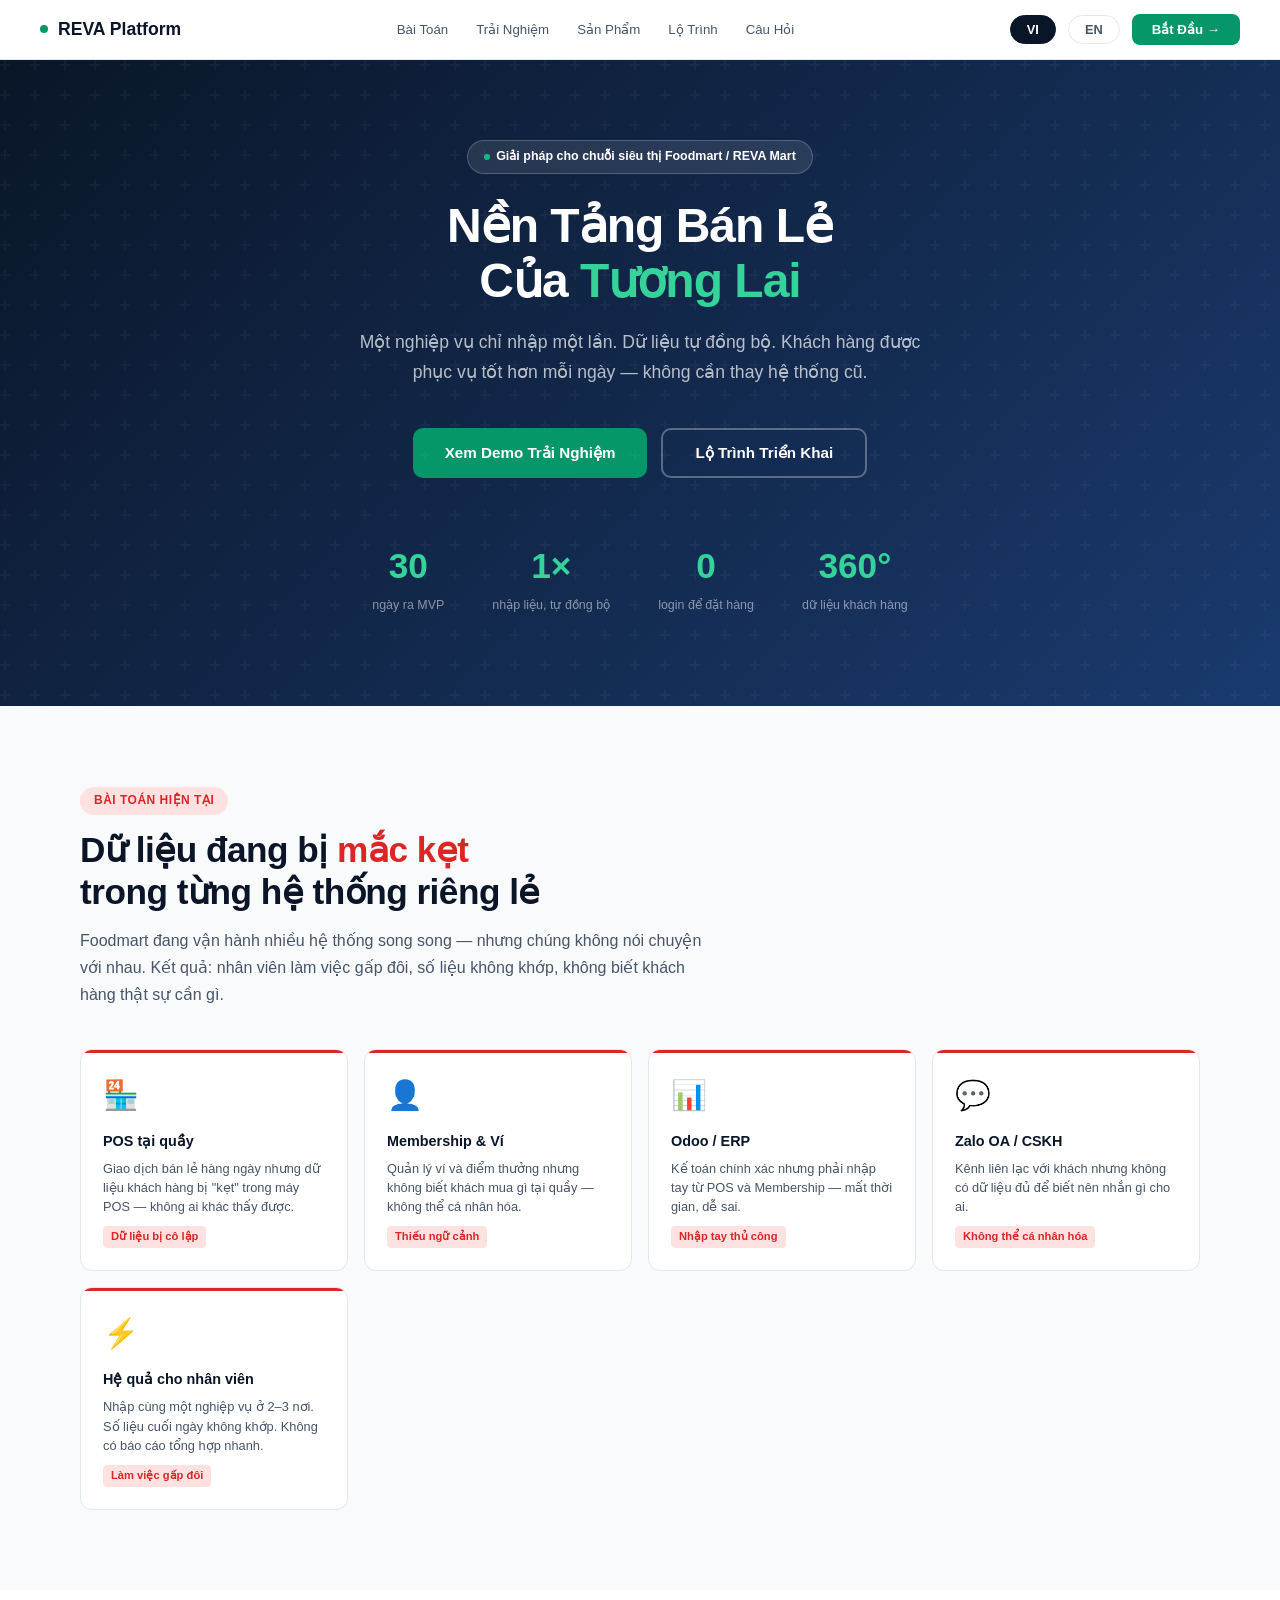
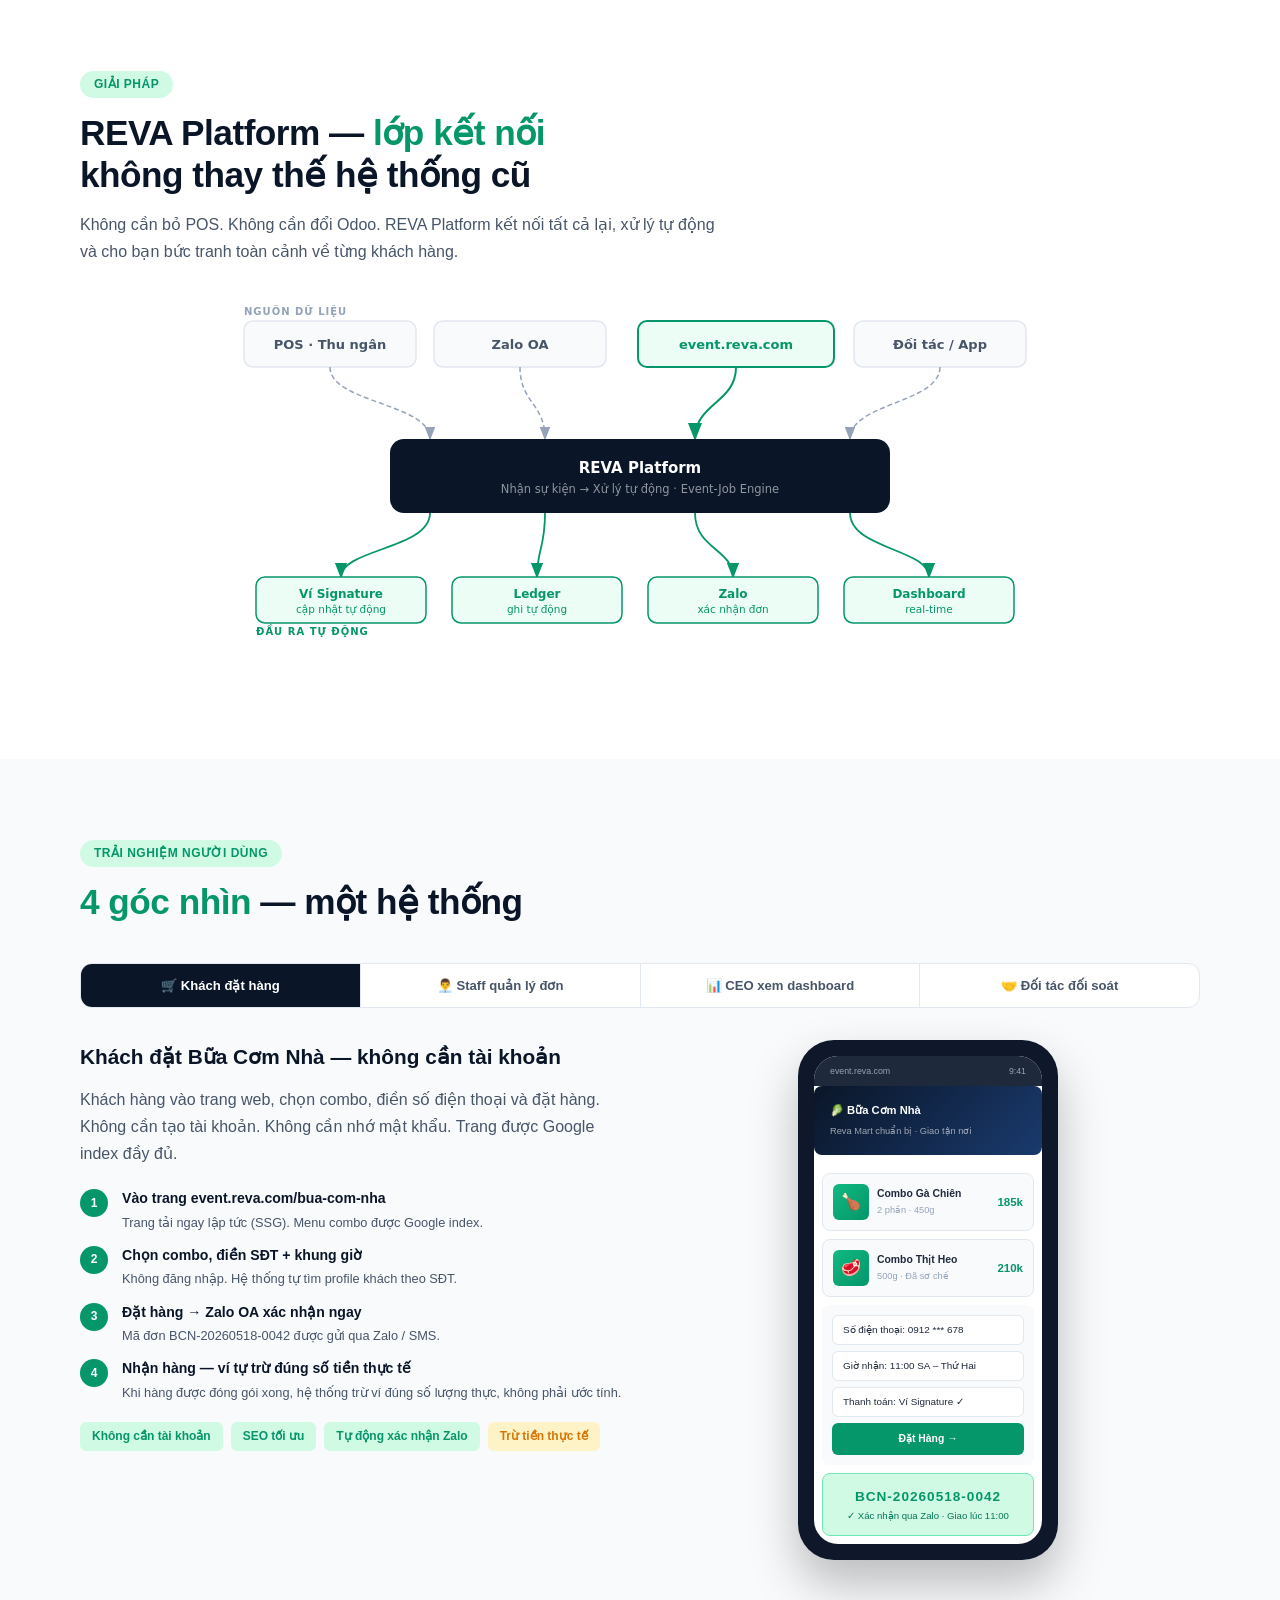
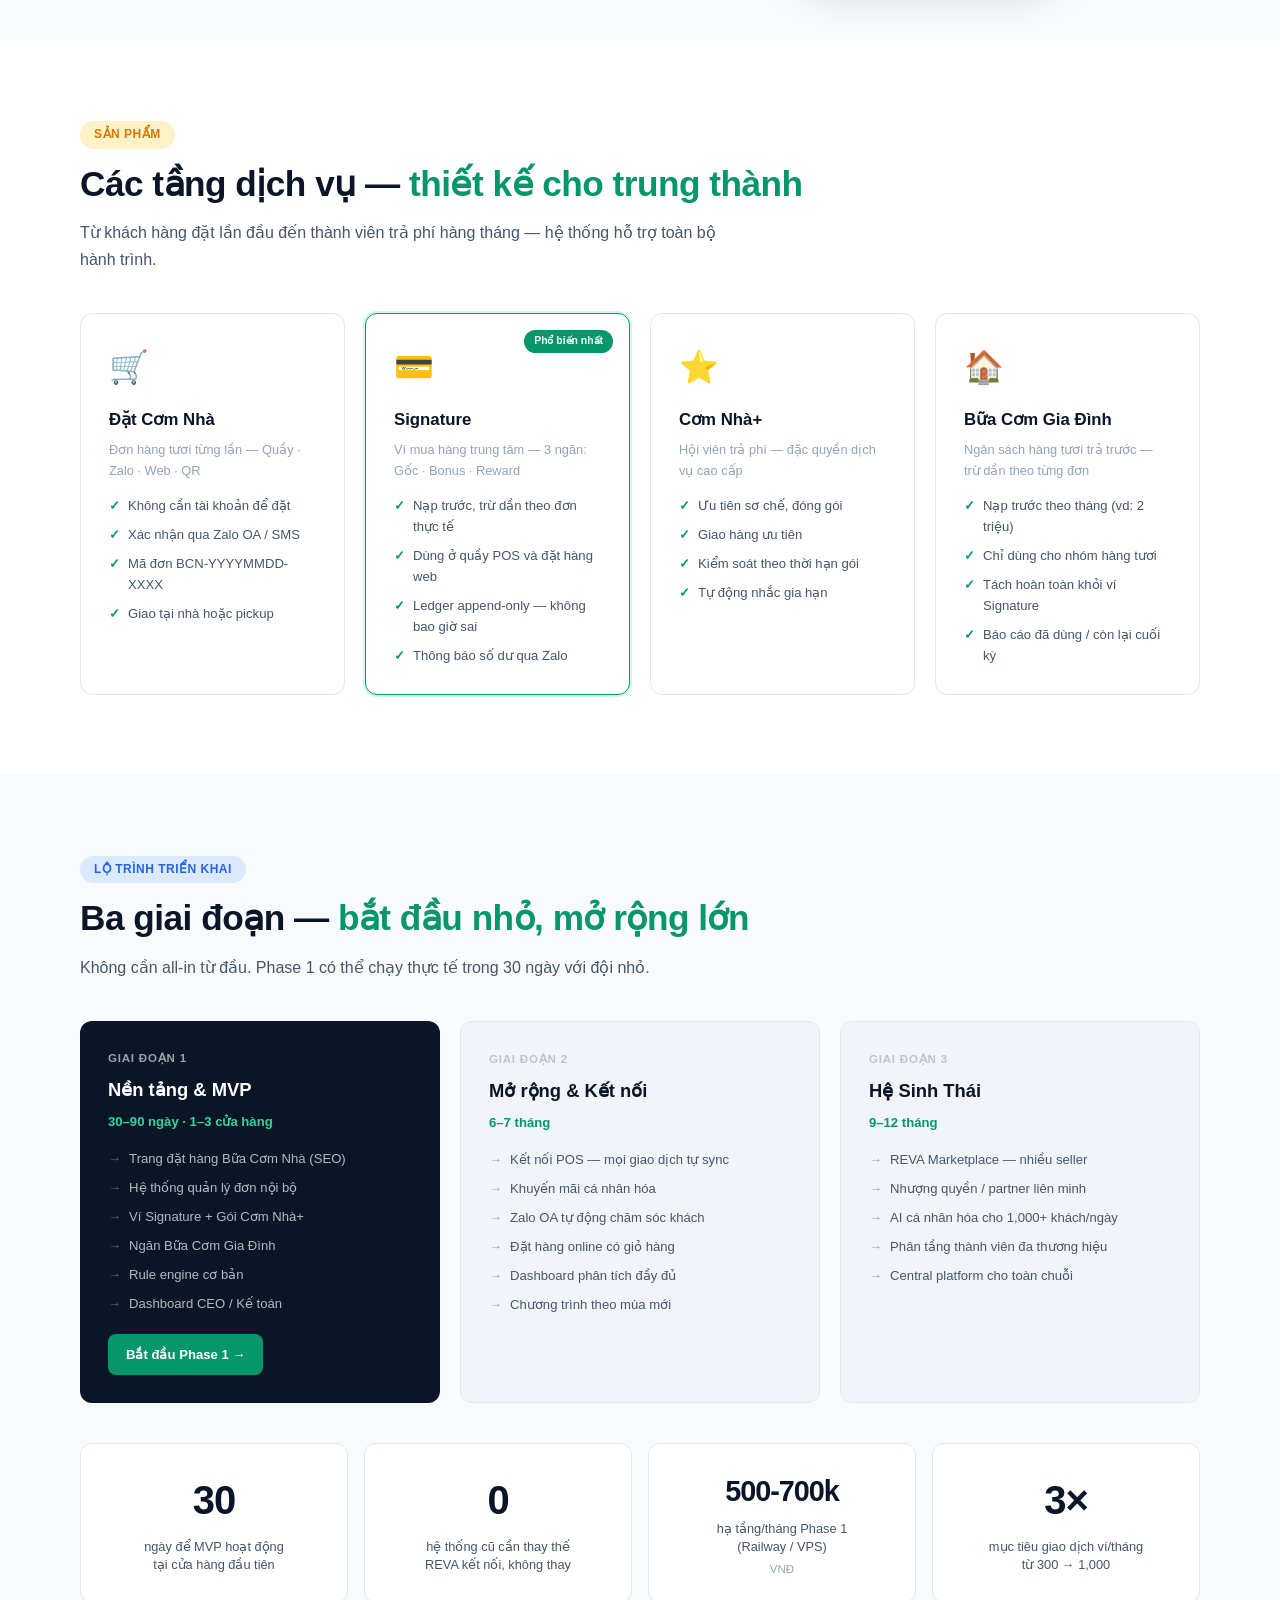
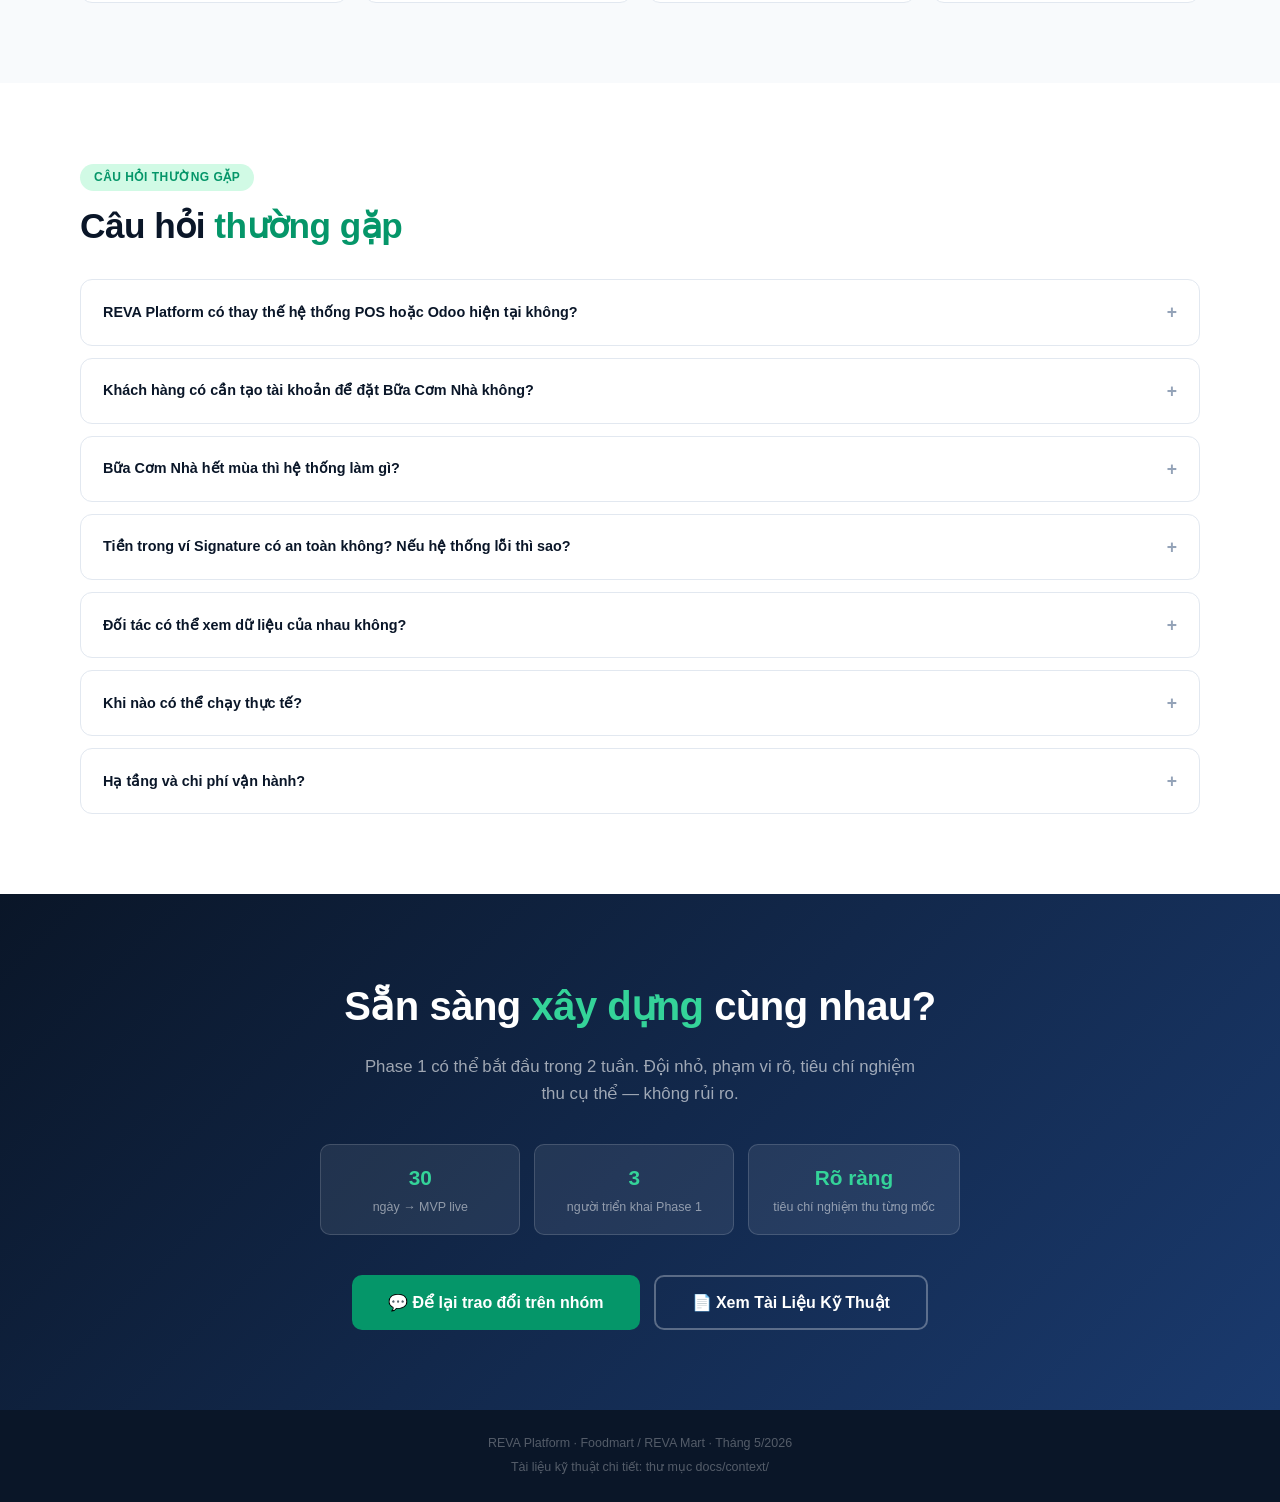
==== commit d8afcff5: "upd" ====
--- a/index.html
+++ b/index.html
@@ -39,7 +39,7 @@
 
 /* ── HERO ── */
 .hero{background:linear-gradient(135deg,var(--navy) 0%,#1a3a6e 100%);color:#fff;padding:80px 40px 90px;text-align:center;position:relative;overflow:hidden}
-.hero::before{content:'';position:absolute;inset:0;background:url("data:image/svg+xml,%3Csvg width='60' height='60' viewBox='0 0 60 60' xmlns='http://www.w3.org/2000/svg'%3E%3Cg fill='none' fill-rule='evenodd'%3E%3Cg fill='%23ffffff' fill-opacity='0.03'%3E%3Cpath d='M36 34v-4h-2v4h-4v2h4v4h2v-4h4v-2h-4zm0-30V0h-2v4h-4v2h4v4h2V6h4V4h-4zM6 34v-4H4v4H0v2h4v4h2v-4h4v-2H6zM6 4V0H4v4H0v2h4v4h2V6h4V4H6z'/%3E%3C/g%3E%3C/g%3E%3C/svg%3E")}
+.hero::before{content:'';position:absolute;inset:0;pointer-events:none;background:url("data:image/svg+xml,%3Csvg width='60' height='60' viewBox='0 0 60 60' xmlns='http://www.w3.org/2000/svg'%3E%3Cg fill='none' fill-rule='evenodd'%3E%3Cg fill='%23ffffff' fill-opacity='0.03'%3E%3Cpath d='M36 34v-4h-2v4h-4v2h4v4h2v-4h4v-2h-4zm0-30V0h-2v4h-4v2h4v4h2V6h4V4h-4zM6 34v-4H4v4H0v2h4v4h2v-4h4v-2H6zM6 4V0H4v4H0v2h4v4h2V6h4V4H6z'/%3E%3C/g%3E%3C/g%3E%3C/svg%3E")}
 .hero-badge{display:inline-flex;align-items:center;gap:6px;background:rgba(255,255,255,.1);border:1px solid rgba(255,255,255,.2);border-radius:999px;padding:6px 16px;font-size:.78rem;font-weight:600;margin-bottom:24px}
 .hero-badge .dot{width:6px;height:6px;border-radius:50%;background:var(--green-mid)}
 .hero h1{font-size:3rem;font-weight:900;line-height:1.15;max-width:800px;margin:0 auto 20px;letter-spacing:-1px}
@@ -1075,10 +1075,10 @@
     </div>
   </div>
   <div style="margin-top:40px;display:flex;gap:14px;justify-content:center;flex-wrap:wrap">
-    <button class="btn-primary vi" style="font-size:1rem;padding:16px 36px">Thảo Luận Phase 1 →</button>
-    <button class="btn-primary en" style="display:none;font-size:1rem;padding:16px 36px">Discuss Phase 1 →</button>
-    <button class="btn-outline vi" style="font-size:1rem;padding:16px 36px">Xem Tài Liệu Kỹ Thuật</button>
-    <button class="btn-outline en" style="display:none;font-size:1rem;padding:16px 36px">View Technical Docs</button>
+    <button class="btn-primary vi" style="font-size:1rem;padding:16px 36px">💬 Để lại trao đổi trên nhóm</button>
+    <button class="btn-primary en" style="display:none;font-size:1rem;padding:16px 36px">💬 Leave a message in the group</button>
+    <button class="btn-outline vi" onclick="window.open('workflow-demo.html','_blank')" style="font-size:1rem;padding:16px 36px">📄 Xem Tài Liệu Kỹ Thuật</button>
+    <button class="btn-outline en" onclick="window.open('workflow-demo.html','_blank')" style="display:none;font-size:1rem;padding:16px 36px">📄 View Technical Docs</button>
   </div>
 </div>
 
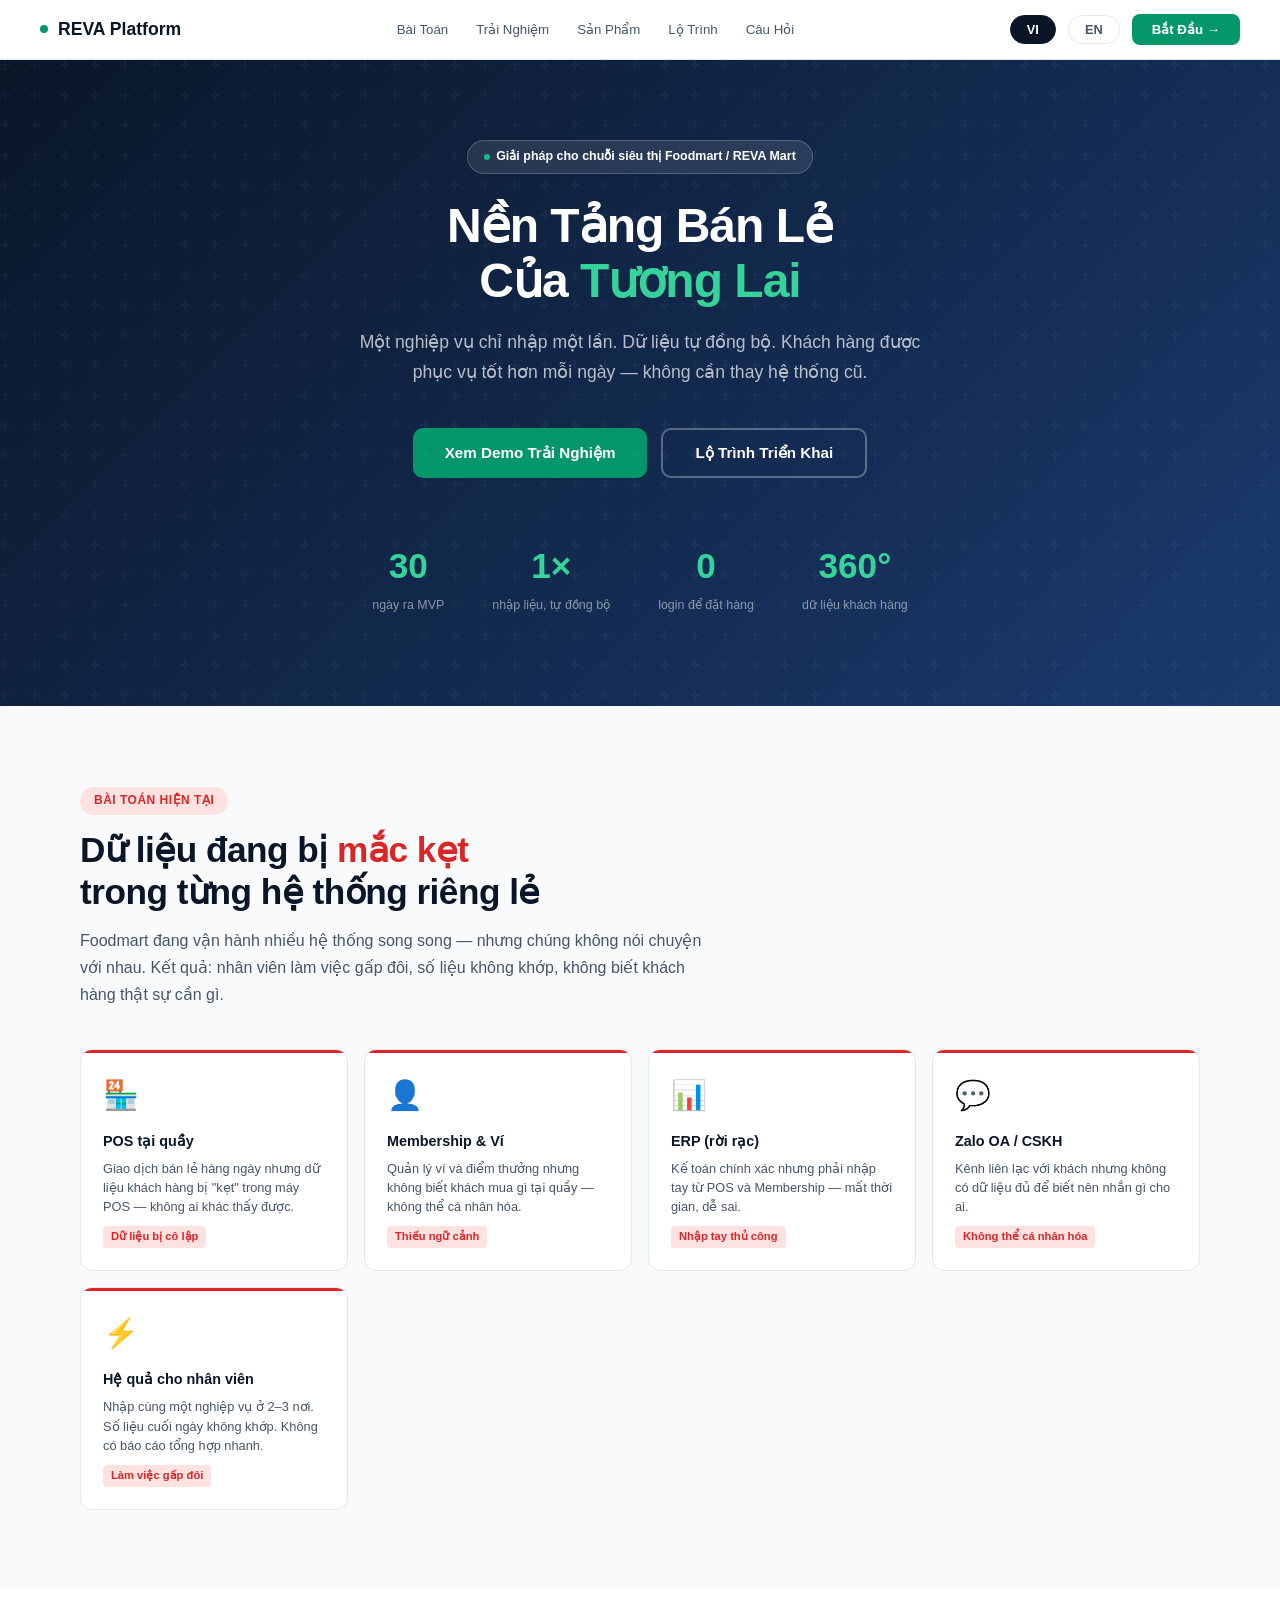
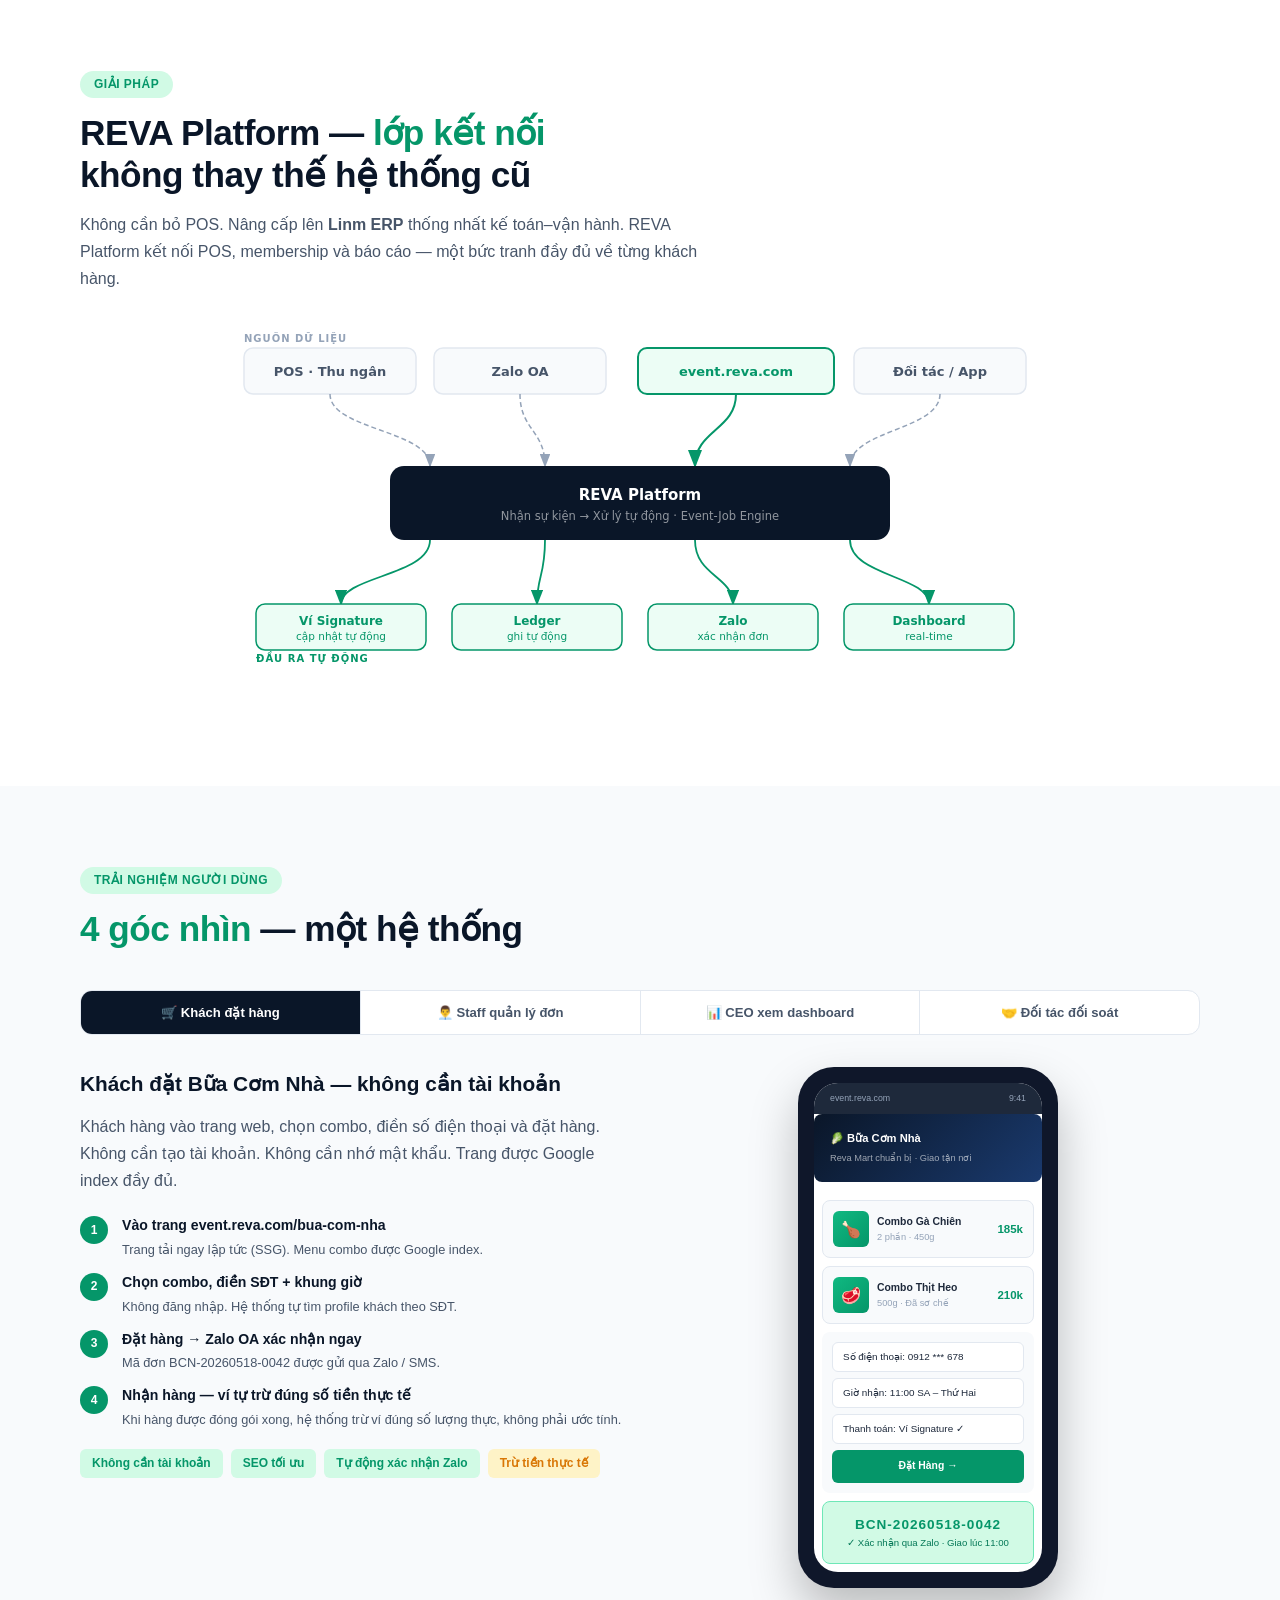
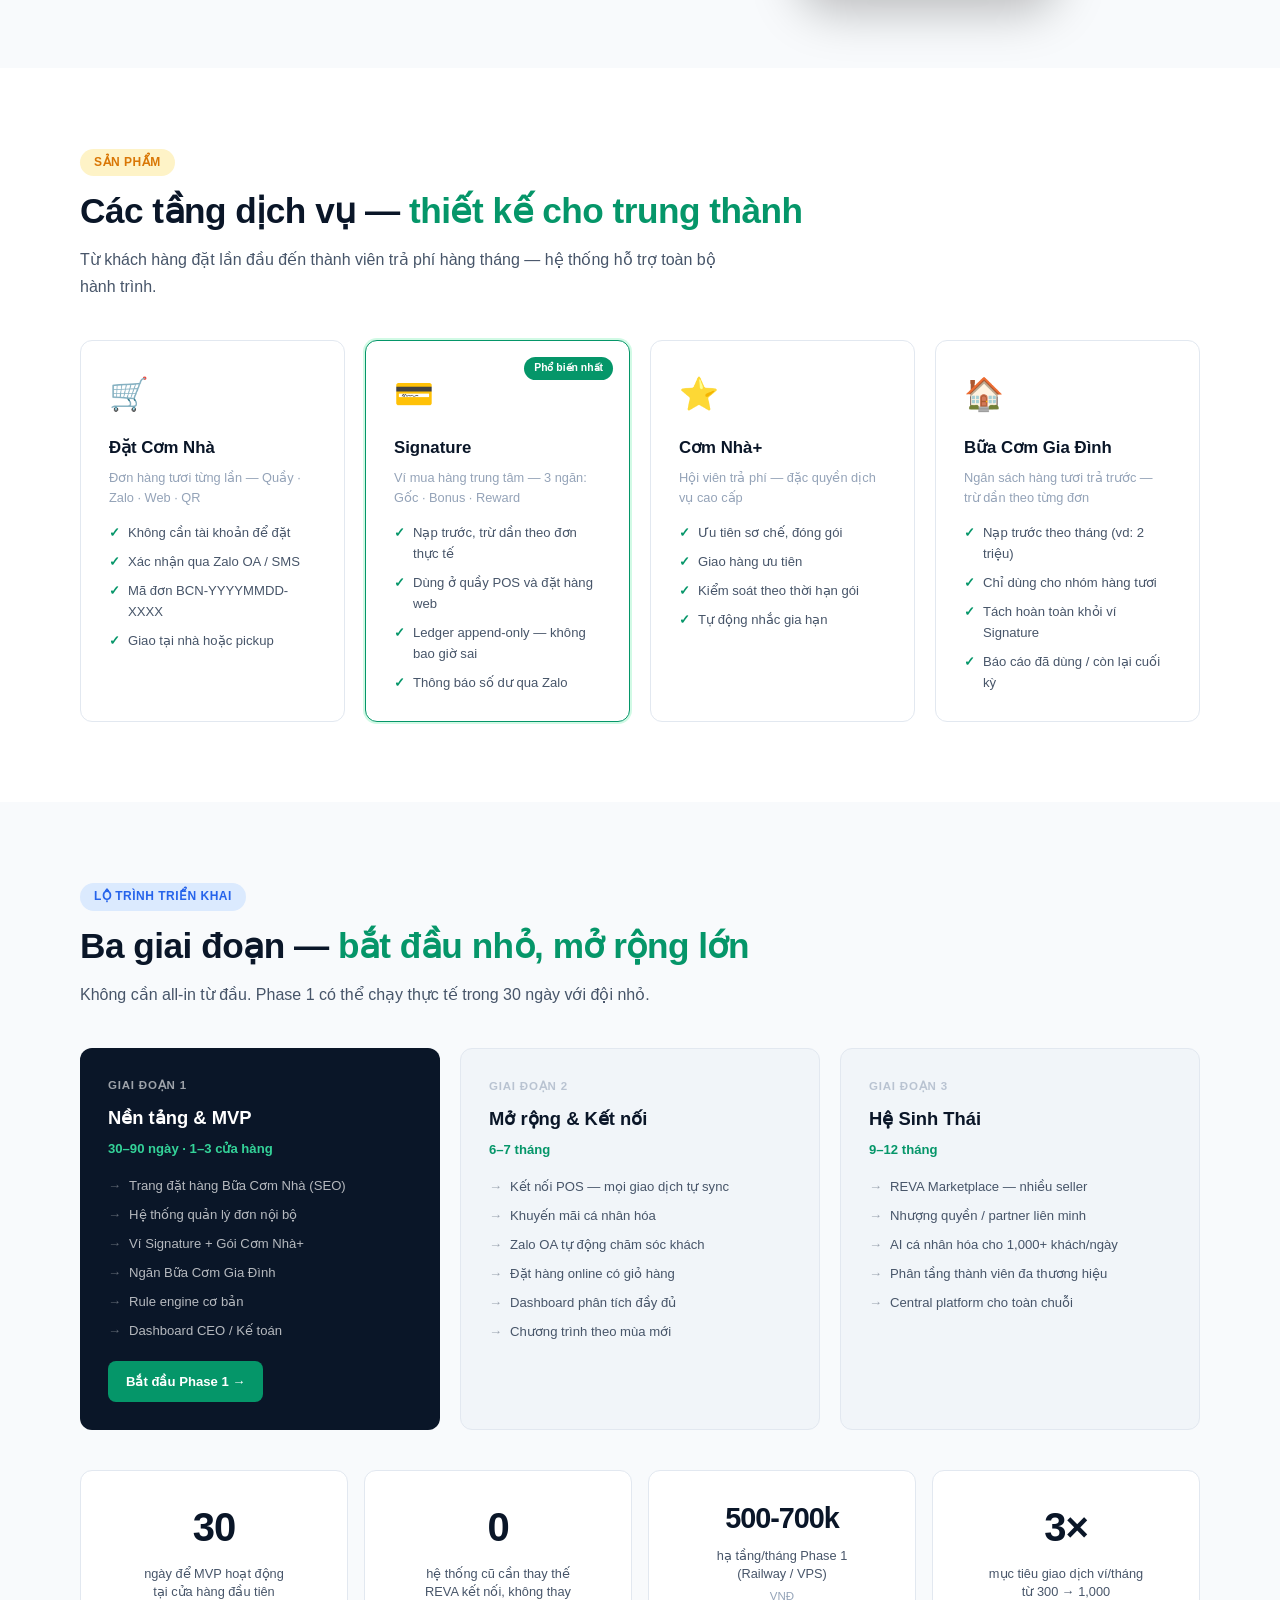
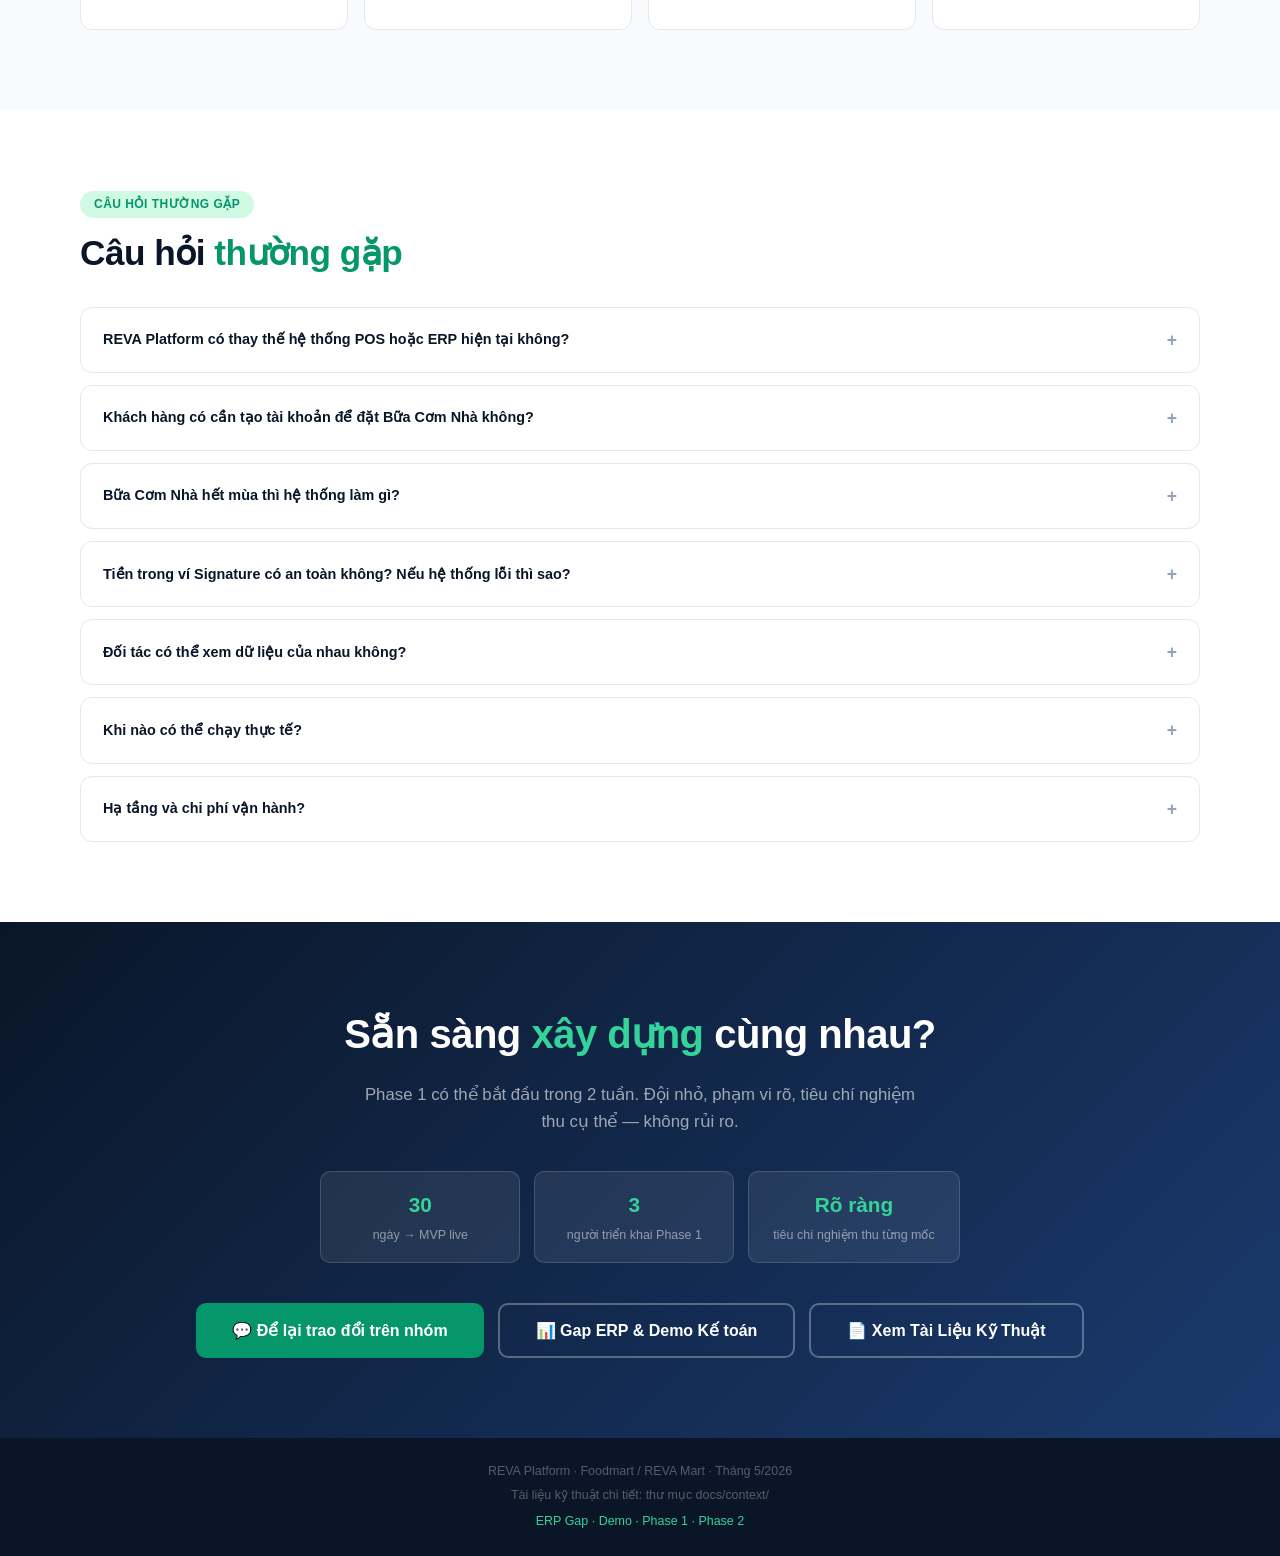
==== commit 50b4550e: "add demo page" ====
--- a/index.html
+++ b/index.html
@@ -341,7 +341,7 @@
     </div>
     <div class="pain-card">
       <div class="pain-icon">📊</div>
-      <h4 class="vi">Odoo / ERP</h4><h4 class="en" style="display:none">Odoo / ERP</h4>
+      <h4 class="vi">ERP (rời rạc)</h4><h4 class="en" style="display:none">Siloed ERP</h4>
       <p class="vi">Kế toán chính xác nhưng phải nhập tay từ POS và Membership — mất thời gian, dễ sai.</p>
       <p class="en" style="display:none">Accurate accounting but requires manual entry from POS and Membership — time-consuming and error-prone.</p>
       <div class="pain-tag vi">Nhập tay thủ công</div><div class="pain-tag en" style="display:none">Manual entry</div>
@@ -371,8 +371,8 @@
   </div>
   <h2 class="section-title vi">REVA Platform — <span>lớp kết nối</span><br>không thay thế hệ thống cũ</h2>
   <h2 class="section-title en" style="display:none">REVA Platform — <span>the connection layer</span><br>that enhances what you have</h2>
-  <p class="section-sub vi">Không cần bỏ POS. Không cần đổi Odoo. REVA Platform kết nối tất cả lại, xử lý tự động và cho bạn bức tranh toàn cảnh về từng khách hàng.</p>
-  <p class="section-sub en" style="display:none">No need to replace your POS. No need to change Odoo. REVA Platform connects everything, automates processing, and gives you a complete view of every customer.</p>
+  <p class="section-sub vi">Không cần bỏ POS. Nâng cấp lên <strong>Linm ERP</strong> thống nhất kế toán–vận hành. REVA Platform kết nối POS, membership và báo cáo — một bức tranh đầy đủ về từng khách hàng.</p>
+  <p class="section-sub en" style="display:none">Keep your POS. Upgrade to unified <strong>Linm ERP</strong> for accounting and operations. REVA Platform connects POS, membership, and reporting — a complete view of every customer.</p>
   <div class="solution-diagram">
     <!-- Vietnamese diagram -->
     <svg class="vi sd-svg" viewBox="0 0 820 334" xmlns="http://www.w3.org/2000/svg">
@@ -975,13 +975,13 @@
   <div class="faq-list">
     <div class="faq-item">
       <div class="faq-q" onclick="toggleFaq(this)">
-        <span class="vi">REVA Platform có thay thế hệ thống POS hoặc Odoo hiện tại không?</span>
-        <span class="en" style="display:none">Does REVA Platform replace the current POS or Odoo?</span>
+        <span class="vi">REVA Platform có thay thế hệ thống POS hoặc ERP hiện tại không?</span>
+        <span class="en" style="display:none">Does REVA Platform replace the current POS or ERP?</span>
         <span class="faq-icon">+</span>
       </div>
       <div class="faq-a">
-        <span class="vi">Không. REVA Platform <strong>kết nối</strong> hệ thống hiện có, không thay thế. POS vẫn là nguồn gốc của giao dịch bán lẻ. Odoo vẫn là nơi kế toán chính thức. REVA chỉ làm cho chúng nói chuyện được với nhau.</span>
-        <span class="en" style="display:none">No. REVA Platform <strong>connects</strong> existing systems, doesn't replace them. POS remains the source of truth for retail transactions. Odoo remains the official accounting system. REVA just makes them talk to each other.</span>
+        <span class="vi">Không thay POS. <strong>Linm ERP</strong> là hệ thống kế toán và báo cáo chính thức; REVA Platform kết nối POS, membership và đồng bộ dữ liệu tự động.</span>
+        <span class="en" style="display:none">POS stays. <strong>Linm ERP</strong> is the official accounting and reporting system; REVA Platform connects POS, membership, and automates data sync.</span>
       </div>
     </div>
     <div class="faq-item">
@@ -1077,6 +1077,8 @@
   <div style="margin-top:40px;display:flex;gap:14px;justify-content:center;flex-wrap:wrap">
     <button class="btn-primary vi" style="font-size:1rem;padding:16px 36px">💬 Để lại trao đổi trên nhóm</button>
     <button class="btn-primary en" style="display:none;font-size:1rem;padding:16px 36px">💬 Leave a message in the group</button>
+    <button class="btn-outline vi" onclick="window.open('pages/index.html','_blank')" style="font-size:1rem;padding:16px 36px">📊 Gap ERP &amp; Demo Kế toán</button>
+    <button class="btn-outline en" onclick="window.open('pages/index.html','_blank')" style="display:none;font-size:1rem;padding:16px 36px">📊 ERP Gap &amp; Accounting Demo</button>
     <button class="btn-outline vi" onclick="window.open('workflow-demo.html','_blank')" style="font-size:1rem;padding:16px 36px">📄 Xem Tài Liệu Kỹ Thuật</button>
     <button class="btn-outline en" onclick="window.open('workflow-demo.html','_blank')" style="display:none;font-size:1rem;padding:16px 36px">📄 View Technical Docs</button>
   </div>
@@ -1085,6 +1087,7 @@
 <footer>
   <p>REVA Platform · Foodmart / REVA Mart · Tháng 5/2026</p>
   <p style="margin-top:4px"><span class="vi">Tài liệu kỹ thuật chi tiết: thư mục docs/context/</span><span class="en" style="display:none">Full technical documentation: docs/context/ folder</span></p>
+  <p style="margin-top:6px"><a href="pages/index.html" style="color:#34d399">ERP Gap · Demo · Phase 1 · Phase 2</a></p>
 </footer>
 
 <script>
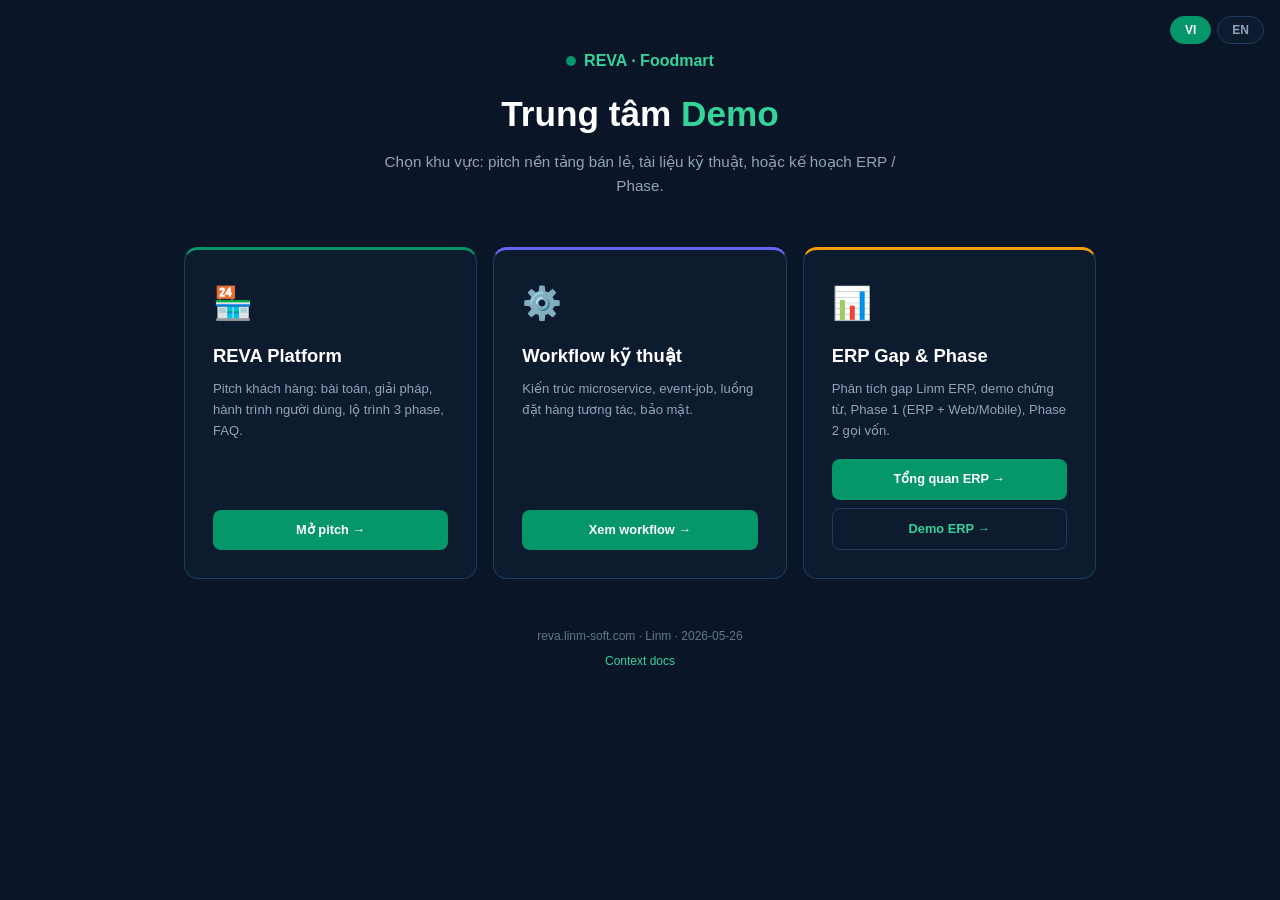
==== commit e4c6eace: "upd" ====
--- a/index.html
+++ b/index.html
@@ -3,1155 +3,89 @@
 <head>
 <meta charset="UTF-8">
 <meta name="viewport" content="width=device-width, initial-scale=1.0">
-<title>REVA Platform — Product Demo</title>
+<title>REVA — Demo Hub</title>
 <style>
-/* ── RESET & BASE ── */
 *{margin:0;padding:0;box-sizing:border-box}
 html{scroll-behavior:smooth}
-body{font-family:-apple-system,BlinkMacSystemFont,'Segoe UI',Roboto,sans-serif;background:#fff;color:#1e293b;line-height:1.6}
+body{font-family:-apple-system,BlinkMacSystemFont,'Segoe UI',Roboto,sans-serif;background:#0a1628;color:#e2e8f0;line-height:1.6;min-height:100vh}
 a{color:inherit;text-decoration:none}
-img{max-width:100%}
-
-/* ── TOKENS ── */
-:root{
-  --navy:#0a1628;--navy2:#0f2040;
-  --green:#059669;--green-light:#d1fae5;--green-mid:#10b981;
-  --amber:#d97706;--amber-light:#fef3c7;
-  --blue:#2563eb;--blue-light:#dbeafe;
-  --red:#dc2626;--red-light:#fee2e2;
-  --slate:#f8fafc;--slate2:#f1f5f9;--border:#e2e8f0;
-  --txt:#1e293b;--txt2:#475569;--txt3:#94a3b8;
-  --radius:12px;--shadow:0 4px 24px rgba(0,0,0,.08);--shadow2:0 2px 8px rgba(0,0,0,.06);
-}
-
-/* ── NAV ── */
-nav{position:sticky;top:0;z-index:100;background:rgba(255,255,255,.95);backdrop-filter:blur(12px);border-bottom:1px solid var(--border);padding:0 40px;display:flex;align-items:center;justify-content:space-between;height:60px}
-.nav-logo{display:flex;align-items:center;gap:10px;font-weight:800;font-size:1.1rem;color:var(--navy)}
-.nav-logo .dot{width:8px;height:8px;border-radius:50%;background:var(--green)}
-.nav-links{display:flex;gap:28px}
-.nav-links a{font-size:.83rem;font-weight:500;color:var(--txt2);transition:color .2s}
-.nav-links a:hover{color:var(--navy)}
-.nav-right{display:flex;align-items:center;gap:12px}
-.lang-btn{padding:6px 16px;border-radius:999px;border:1px solid var(--border);font-size:.8rem;font-weight:600;cursor:pointer;background:#fff;color:var(--txt2);transition:all .2s}
-.lang-btn.active{background:var(--navy);color:#fff;border-color:var(--navy)}
-.nav-cta{padding:8px 20px;background:var(--green);color:#fff;border-radius:8px;font-size:.83rem;font-weight:700;cursor:pointer;border:none;transition:all .2s}
-.nav-cta:hover{background:#047857}
-
-/* ── HERO ── */
-.hero{background:linear-gradient(135deg,var(--navy) 0%,#1a3a6e 100%);color:#fff;padding:80px 40px 90px;text-align:center;position:relative;overflow:hidden}
-.hero::before{content:'';position:absolute;inset:0;pointer-events:none;background:url("data:image/svg+xml,%3Csvg width='60' height='60' viewBox='0 0 60 60' xmlns='http://www.w3.org/2000/svg'%3E%3Cg fill='none' fill-rule='evenodd'%3E%3Cg fill='%23ffffff' fill-opacity='0.03'%3E%3Cpath d='M36 34v-4h-2v4h-4v2h4v4h2v-4h4v-2h-4zm0-30V0h-2v4h-4v2h4v4h2V6h4V4h-4zM6 34v-4H4v4H0v2h4v4h2v-4h4v-2H6zM6 4V0H4v4H0v2h4v4h2V6h4V4H6z'/%3E%3C/g%3E%3C/g%3E%3C/svg%3E")}
-.hero-badge{display:inline-flex;align-items:center;gap:6px;background:rgba(255,255,255,.1);border:1px solid rgba(255,255,255,.2);border-radius:999px;padding:6px 16px;font-size:.78rem;font-weight:600;margin-bottom:24px}
-.hero-badge .dot{width:6px;height:6px;border-radius:50%;background:var(--green-mid)}
-.hero h1{font-size:3rem;font-weight:900;line-height:1.15;max-width:800px;margin:0 auto 20px;letter-spacing:-1px}
-.hero h1 span{color:#34d399}
-.hero p{font-size:1.1rem;color:rgba(255,255,255,.7);max-width:600px;margin:0 auto 40px;line-height:1.7}
-.hero-actions{display:flex;gap:14px;justify-content:center;flex-wrap:wrap}
-.btn-primary{padding:14px 32px;background:var(--green);color:#fff;border-radius:10px;font-weight:700;font-size:.95rem;border:none;cursor:pointer;transition:all .2s}
-.btn-primary:hover{background:#047857;transform:translateY(-1px)}
-.btn-outline{padding:14px 32px;background:transparent;color:#fff;border-radius:10px;font-weight:700;font-size:.95rem;border:2px solid rgba(255,255,255,.3);cursor:pointer;transition:all .2s}
-.btn-outline:hover{border-color:#fff;background:rgba(255,255,255,.1)}
-.hero-stats{display:flex;justify-content:center;gap:48px;margin-top:60px;flex-wrap:wrap}
-.hero-stat .val{font-size:2.2rem;font-weight:900;color:#34d399}
-.hero-stat .lbl{font-size:.78rem;color:rgba(255,255,255,.5);margin-top:2px}
-
-/* ── SECTIONS ── */
-section{padding:80px 40px;max-width:1200px;margin:0 auto}
-section.full{max-width:none;padding:80px 0}
-section.gray{background:var(--slate)}
-.section-wrap{max-width:1200px;margin:0 auto;padding:0 40px}
-.section-tag{display:inline-flex;align-items:center;gap:6px;background:var(--green-light);color:var(--green);border-radius:999px;padding:4px 14px;font-size:.75rem;font-weight:700;text-transform:uppercase;letter-spacing:.5px;margin-bottom:14px}
-.section-tag.amber{background:var(--amber-light);color:var(--amber)}
-.section-tag.blue{background:var(--blue-light);color:var(--blue)}
-h2.section-title{font-size:2.2rem;font-weight:900;color:var(--navy);line-height:1.2;margin-bottom:14px;letter-spacing:-0.5px}
-h2.section-title span{color:var(--green)}
-.section-sub{font-size:1rem;color:var(--txt2);max-width:640px;line-height:1.7}
-
-/* ── PAIN GRID ── */
-.pain-grid{display:grid;grid-template-columns:repeat(auto-fit,minmax(220px,1fr));gap:16px;margin-top:40px}
-.pain-card{background:#fff;border:1px solid var(--border);border-radius:var(--radius);padding:22px;position:relative;overflow:hidden}
-.pain-card::before{content:'';position:absolute;top:0;left:0;right:0;height:3px;background:var(--red)}
-.pain-icon{font-size:1.8rem;margin-bottom:12px}
-.pain-card h4{font-size:.9rem;font-weight:700;color:var(--navy);margin-bottom:6px}
-.pain-card p{font-size:.8rem;color:var(--txt2);line-height:1.5}
-.pain-card .pain-tag{display:inline-block;margin-top:10px;background:var(--red-light);color:var(--red);border-radius:4px;padding:2px 8px;font-size:.7rem;font-weight:600}
-
-/* ── SOLUTION DIAGRAM ── */
-.solution-diagram{margin:40px 0}
-.sd-svg{width:100%;max-width:820px;display:block;margin:0 auto}
-
-/* ── JOURNEY SECTION ── */
-.journey-tabs{display:flex;gap:0;border:1px solid var(--border);border-radius:var(--radius);overflow:hidden;margin-bottom:32px;background:#fff}
-.journey-tab{flex:1;padding:14px;text-align:center;font-size:.82rem;font-weight:600;color:var(--txt2);cursor:pointer;border:none;background:none;border-right:1px solid var(--border);transition:all .2s}
-.journey-tab:last-child{border-right:none}
-.journey-tab.active{background:var(--navy);color:#fff}
-.journey-tab:hover:not(.active){background:var(--slate2)}
-.journey-content{display:none}
-.journey-content.active{display:grid;grid-template-columns:1fr 1fr;gap:32px;align-items:start}
-
-/* PHONE MOCKUP */
-.phone-wrap{display:flex;justify-content:center}
-.phone{width:260px;background:#0f172a;border-radius:36px;padding:16px;box-shadow:0 24px 48px rgba(0,0,0,.25)}
-.phone-screen{background:#fff;border-radius:24px;overflow:hidden}
-.phone-status{background:#1e293b;padding:8px 16px;display:flex;justify-content:space-between;align-items:center}
-.phone-status span{font-size:.55rem;color:#94a3b8}
-.phone-url{background:#f1f5f9;margin:8px;border-radius:6px;padding:6px 10px;font-size:.6rem;color:var(--txt3);font-family:monospace}
-.phone-content{padding:12px}
-.phone-hero{background:linear-gradient(135deg,#0a1628,#1a3a6e);padding:16px;border-radius:8px;margin-bottom:10px;color:#fff}
-.phone-hero h4{font-size:.7rem;font-weight:700;margin-bottom:4px}
-.phone-hero p{font-size:.58rem;color:rgba(255,255,255,.6)}
-.phone-combo{background:#f8fafc;border:1px solid #e2e8f0;border-radius:8px;padding:10px;margin-bottom:8px;display:flex;gap:8px;align-items:center}
-.combo-img{width:36px;height:36px;border-radius:6px;background:linear-gradient(135deg,#10b981,#059669);display:flex;align-items:center;justify-content:center;font-size:1rem;flex-shrink:0}
-.combo-info h5{font-size:.65rem;font-weight:700;color:#1e293b}
-.combo-info p{font-size:.58rem;color:#94a3b8}
-.combo-price{margin-left:auto;font-size:.72rem;font-weight:700;color:var(--green)}
-.phone-form{background:#f8fafc;border-radius:8px;padding:10px}
-.phone-input{background:#fff;border:1px solid #e2e8f0;border-radius:6px;padding:6px 10px;font-size:.62rem;color:#1e293b;margin-bottom:6px;width:100%}
-.phone-btn{background:var(--green);color:#fff;border-radius:6px;padding:8px;font-size:.65rem;font-weight:700;width:100%;text-align:center;cursor:pointer}
-.phone-success{background:#d1fae5;border:1px solid #6ee7b7;border-radius:8px;padding:12px;text-align:center}
-.phone-success .code{font-size:.85rem;font-weight:800;color:var(--green);letter-spacing:1px}
-.phone-success p{font-size:.6rem;color:#047857}
-
-/* DESKTOP MOCKUP */
-.desktop-wrap{display:flex;justify-content:center}
-.desktop{background:#0f172a;border-radius:12px;padding:10px;box-shadow:0 24px 48px rgba(0,0,0,.2);width:100%}
-.desktop-bar{display:flex;gap:6px;margin-bottom:8px;align-items:center}
-.desktop-bar .dot{width:10px;height:10px;border-radius:50%}
-.desktop-bar .d1{background:#ff5f57}
-.desktop-bar .d2{background:#febc2e}
-.desktop-bar .d3{background:#28c840}
-.desktop-screen{background:#f8fafc;border-radius:6px;overflow:hidden}
-.ds-nav{background:#0a1628;padding:8px 14px;display:flex;align-items:center;gap:8px}
-.ds-nav-logo{font-size:.65rem;font-weight:800;color:#fff}
-.ds-nav-links{display:flex;gap:10px;margin-left:auto}
-.ds-nav-links span{font-size:.55rem;color:rgba(255,255,255,.4);cursor:pointer;padding:3px 8px;border-radius:4px}
-.ds-nav-links span.active{background:rgba(255,255,255,.1);color:#fff}
-.ds-stats{display:grid;grid-template-columns:repeat(4,1fr);gap:6px;padding:10px}
-.ds-stat{background:#fff;border-radius:6px;padding:8px;text-align:center;border:1px solid #e2e8f0}
-.ds-stat .v{font-size:.9rem;font-weight:800;color:var(--navy)}
-.ds-stat .l{font-size:.5rem;color:#94a3b8;margin-top:2px}
-.ds-chart{margin:6px 10px;background:#fff;border-radius:6px;padding:10px;border:1px solid #e2e8f0}
-.ds-chart-title{font-size:.58rem;font-weight:600;color:#475569;margin-bottom:8px}
-.chart-bars{display:flex;align-items:flex-end;gap:4px;height:40px}
-.chart-bar{flex:1;background:var(--green);border-radius:2px 2px 0 0;opacity:.7}
-.chart-bar.hi{opacity:1;background:var(--green-mid)}
-.ds-orders{margin:0 10px 10px;background:#fff;border-radius:6px;padding:10px;border:1px solid #e2e8f0}
-.order-row{display:grid;grid-template-columns:1fr 80px 50px 60px;gap:6px;padding:5px 0;border-bottom:1px solid #f1f5f9;font-size:.55rem;color:#475569;align-items:center}
-.order-row:last-child{border:none}
-.order-row.header{color:#94a3b8;font-weight:600}
-.status-dot{width:6px;height:6px;border-radius:50%;display:inline-block;margin-right:4px}
-.s-pending{background:#f59e0b}
-.s-done{background:#10b981}
-.s-processing{background:#6366f1}
-
-/* JOURNEY DESCRIPTION */
-.journey-desc h3{font-size:1.3rem;font-weight:800;color:var(--navy);margin-bottom:12px}
-.journey-desc .lead{font-size:1rem;color:var(--txt2);line-height:1.7;margin-bottom:20px}
-.journey-steps{display:flex;flex-direction:column;gap:12px}
-.jstep{display:flex;gap:14px;align-items:flex-start}
-.jstep-num{width:28px;height:28px;border-radius:50%;background:var(--green);color:#fff;font-size:.75rem;font-weight:800;display:flex;align-items:center;justify-content:center;flex-shrink:0;margin-top:2px}
-.jstep-body h4{font-size:.88rem;font-weight:700;color:var(--navy);margin-bottom:3px}
-.jstep-body p{font-size:.8rem;color:var(--txt2);line-height:1.5}
-.value-tags{display:flex;flex-wrap:wrap;gap:8px;margin-top:20px}
-.vtag{background:var(--green-light);color:var(--green);border-radius:6px;padding:5px 12px;font-size:.75rem;font-weight:600}
-.vtag.amber{background:var(--amber-light);color:var(--amber)}
-.vtag.blue{background:var(--blue-light);color:var(--blue)}
-
-/* ── PRODUCT TIERS ── */
-.tiers{display:grid;grid-template-columns:repeat(auto-fit,minmax(250px,1fr));gap:20px;margin-top:40px}
-.tier{background:#fff;border:1px solid var(--border);border-radius:var(--radius);padding:28px;position:relative;overflow:hidden;transition:box-shadow .2s}
-.tier:hover{box-shadow:var(--shadow)}
-.tier.featured{border-color:var(--green);box-shadow:0 0 0 2px var(--green-light)}
-.tier-badge{position:absolute;top:16px;right:16px;background:var(--green);color:#fff;font-size:.65rem;font-weight:700;padding:3px 10px;border-radius:999px}
-.tier-icon{font-size:2rem;margin-bottom:14px}
-.tier h3{font-size:1.05rem;font-weight:800;color:var(--navy);margin-bottom:6px}
-.tier .tier-sub{font-size:.8rem;color:var(--txt3);margin-bottom:14px}
-.tier-features{display:flex;flex-direction:column;gap:8px}
-.tier-feature{display:flex;gap:8px;font-size:.82rem;color:var(--txt2)}
-.tier-feature::before{content:'✓';color:var(--green);font-weight:700;flex-shrink:0}
-
-/* ── DASHBOARD PREVIEW ── */
-.dash-preview{background:var(--navy);border-radius:20px;padding:24px;margin-top:40px}
-.dash-header{display:flex;align-items:center;justify-content:space-between;margin-bottom:20px}
-.dash-header h3{color:#fff;font-size:1rem}
-.dash-header .role-badge{background:rgba(255,255,255,.1);color:rgba(255,255,255,.7);border-radius:6px;padding:4px 12px;font-size:.73rem}
-.dash-kpis{display:grid;grid-template-columns:repeat(4,1fr);gap:12px;margin-bottom:16px}
-.kpi{background:rgba(255,255,255,.05);border:1px solid rgba(255,255,255,.08);border-radius:10px;padding:16px;text-align:center}
-.kpi .v{font-size:1.5rem;font-weight:800;color:#34d399;margin-bottom:4px}
-.kpi .l{font-size:.68rem;color:rgba(255,255,255,.4)}
-.kpi .chg{font-size:.7rem;color:#34d399;margin-top:2px}
-.kpi .chg.neg{color:#f87171}
-.dash-grid{display:grid;grid-template-columns:2fr 1fr;gap:12px}
-.dash-card{background:rgba(255,255,255,.05);border:1px solid rgba(255,255,255,.08);border-radius:10px;padding:14px}
-.dash-card-title{font-size:.7rem;color:rgba(255,255,255,.4);font-weight:600;text-transform:uppercase;letter-spacing:.5px;margin-bottom:10px}
-.mini-bar-row{display:flex;align-items:center;gap:8px;margin-bottom:6px}
-.mini-bar-label{font-size:.68rem;color:rgba(255,255,255,.5);width:70px}
-.mini-bar{flex:1;height:6px;background:rgba(255,255,255,.1);border-radius:3px;overflow:hidden}
-.mini-bar-fill{height:100%;border-radius:3px;background:#34d399}
-.mini-bar-val{font-size:.68rem;color:rgba(255,255,255,.5);width:50px;text-align:right}
-.alert-row{display:flex;align-items:center;gap:8px;margin-bottom:6px}
-.alert-dot{width:6px;height:6px;border-radius:50%;flex-shrink:0}
-.alert-txt{font-size:.68rem;color:rgba(255,255,255,.5)}
-.alert-time{font-size:.62rem;color:rgba(255,255,255,.3);margin-left:auto}
-
-/* ── ROADMAP ── */
-.roadmap{display:grid;grid-template-columns:repeat(3,1fr);gap:20px;margin-top:40px}
-.phase{border-radius:var(--radius);padding:28px;position:relative;overflow:hidden}
-.phase.p1{background:var(--navy);color:#fff}
-.phase.p2{background:var(--slate2);border:1px solid var(--border)}
-.phase.p3{background:var(--slate2);border:1px solid var(--border)}
-.phase-label{font-size:.72rem;font-weight:700;text-transform:uppercase;letter-spacing:.8px;margin-bottom:8px;opacity:.6}
-.phase h3{font-size:1.15rem;font-weight:800;margin-bottom:6px}
-.phase .phase-time{font-size:.82rem;font-weight:600;margin-bottom:16px}
-.phase.p1 .phase-time{color:#34d399}
-.phase.p2 .phase-time,.phase.p3 .phase-time{color:var(--green)}
-.phase-items{display:flex;flex-direction:column;gap:8px}
-.phase-item{display:flex;gap:8px;font-size:.82rem}
-.phase.p1 .phase-item{color:rgba(255,255,255,.7)}
-.phase.p2 .phase-item,.phase.p3 .phase-item{color:var(--txt2)}
-.phase-item::before{content:'→';flex-shrink:0;opacity:.5}
-.phase-cta{margin-top:20px;background:var(--green);color:#fff;border-radius:8px;padding:10px 18px;font-size:.82rem;font-weight:700;display:inline-block;cursor:pointer}
-
-/* ── ROI GRID ── */
-.roi-grid{display:grid;grid-template-columns:repeat(auto-fit,minmax(200px,1fr));gap:16px;margin-top:40px}
-.roi-card{background:#fff;border:1px solid var(--border);border-radius:var(--radius);padding:24px;text-align:center;transition:box-shadow .2s}
-.roi-card:hover{box-shadow:var(--shadow)}
-.roi-card .roi-val{font-size:2.5rem;font-weight:900;color:var(--navy);letter-spacing:-1px}
-.roi-card .roi-lbl{font-size:.8rem;color:var(--txt2);margin-top:6px;line-height:1.4}
-.roi-card .roi-note{font-size:.72rem;color:var(--txt3);margin-top:4px}
-
-/* ── FAQ ── */
-.faq-list{margin-top:32px;display:flex;flex-direction:column;gap:12px}
-.faq-item{background:#fff;border:1px solid var(--border);border-radius:var(--radius);overflow:hidden}
-.faq-q{padding:18px 22px;font-size:.9rem;font-weight:600;color:var(--navy);cursor:pointer;display:flex;justify-content:space-between;align-items:center;user-select:none}
-.faq-q .faq-icon{color:var(--txt3);transition:transform .2s;font-size:1.1rem}
-.faq-item.open .faq-icon{transform:rotate(45deg);color:var(--green)}
-.faq-a{display:none;padding:0 22px 18px;font-size:.85rem;color:var(--txt2);line-height:1.7}
-.faq-item.open .faq-a{display:block}
-
-/* ── CTA ── */
-.cta-section{background:linear-gradient(135deg,var(--navy),#1a3a6e);padding:80px 40px;text-align:center;color:#fff}
-.cta-section h2{font-size:2.5rem;font-weight:900;margin-bottom:16px;letter-spacing:-0.5px}
-.cta-section h2 span{color:#34d399}
-.cta-section p{font-size:1.05rem;color:rgba(255,255,255,.6);max-width:560px;margin:0 auto 36px}
-.cta-group{display:flex;gap:14px;justify-content:center;flex-wrap:wrap}
-.cta-item{background:rgba(255,255,255,.08);border:1px solid rgba(255,255,255,.15);border-radius:10px;padding:16px 24px;min-width:200px}
-.cta-item .ci-val{font-size:1.3rem;font-weight:800;color:#34d399;margin-bottom:4px}
-.cta-item .ci-lbl{font-size:.78rem;color:rgba(255,255,255,.5)}
-
-/* ── FOOTER ── */
-footer{background:var(--navy);color:rgba(255,255,255,.3);text-align:center;padding:24px;font-size:.78rem}
-
-/* ── UTILS ── */
-.center{text-align:center}
-.grid2{display:grid;grid-template-columns:1fr 1fr;gap:24px;align-items:start}
-.grid3{display:grid;grid-template-columns:1fr 1fr 1fr;gap:20px}
-.mt8{margin-top:8px}.mt16{margin-top:16px}.mt24{margin-top:24px}.mt40{margin-top:40px}
-.divider{height:1px;background:var(--border);margin:32px 0}
-[data-vi],[data-en]{transition:opacity .2s}
-
-/* ── RESPONSIVE ── */
-@media(max-width:900px){
-  .hero h1{font-size:2rem}
-  nav{padding:0 20px}
-  .nav-links{display:none}
-  section{padding:60px 20px}
-  .section-wrap{padding:0 20px}
-  .journey-content.active{grid-template-columns:1fr}
-  .grid2{grid-template-columns:1fr}
-  .roadmap{grid-template-columns:1fr}
-  .dash-kpis{grid-template-columns:repeat(2,1fr)}
-  .dash-grid{grid-template-columns:1fr}
-  .hero-stats{gap:28px}
-}
+:root{--green:#059669;--green-mid:#34d399;--border:#1e3a5f;--card:#0d1b2e;--txt2:#94a3b8}
+.wrap{max-width:960px;margin:0 auto;padding:48px 24px 64px}
+header{text-align:center;margin-bottom:48px}
+header .dot{display:inline-block;width:10px;height:10px;border-radius:50%;background:var(--green);margin-right:8px}
+header h1{font-size:2.2rem;font-weight:900;color:#fff;margin:12px 0 8px}
+header h1 span{color:var(--green-mid)}
+header p{color:var(--txt2);font-size:.95rem;max-width:520px;margin:0 auto}
+.grid{display:grid;grid-template-columns:repeat(auto-fit,minmax(260px,1fr));gap:16px}
+.card{background:var(--card);border:1px solid var(--border);border-radius:14px;padding:28px;display:flex;flex-direction:column;transition:transform .2s,box-shadow .2s,border-color .2s}
+.card:hover{transform:translateY(-4px);box-shadow:0 12px 32px rgba(0,0,0,.35);border-color:var(--green)}
+.card.featured{border-top:3px solid var(--green)}
+.card.erp{border-top:3px solid #f59e0b}
+.card.tech{border-top:3px solid #6366f1}
+.card-icon{font-size:2rem;margin-bottom:12px}
+.card h2{font-size:1.15rem;font-weight:800;color:#fff;margin-bottom:8px}
+.card p{font-size:.82rem;color:var(--txt2);flex:1;margin-bottom:18px}
+.card .btn{display:inline-block;padding:10px 18px;background:var(--green);color:#fff;border-radius:8px;font-size:.8rem;font-weight:700;text-align:center}
+.card .btn.outline{background:transparent;border:1px solid var(--border);color:var(--green-mid)}
+.lang{position:fixed;top:16px;right:16px;display:flex;gap:6px;z-index:10}
+.lang button{padding:6px 14px;border-radius:999px;border:1px solid var(--border);background:var(--card);color:var(--txt2);font-size:.75rem;font-weight:600;cursor:pointer}
+.lang button.active{background:var(--green);color:#fff;border-color:var(--green)}
+footer{text-align:center;margin-top:48px;font-size:.75rem;color:#64748b}
+footer a{color:var(--green-mid)}
 </style>
 </head>
 <body>
-
-<!-- ═══════════════════════════════ NAV -->
-<nav>
-  <div class="nav-logo">
-    <div class="dot"></div>
-    REVA Platform
+<div class="lang">
+  <button class="lang-btn active" onclick="setLang('vi')">VI</button>
+  <button class="lang-btn" onclick="setLang('en')">EN</button>
+</div>
+<div class="wrap">
+  <header>
+    <div><span class="dot"></span><strong style="color:var(--green-mid)">REVA · Foodmart</strong></div>
+    <h1 class="vi">Trung tâm <span>Demo</span></h1>
+    <h1 class="en" style="display:none">Demo <span>Hub</span></h1>
+    <p class="vi">Chọn khu vực: pitch nền tảng bán lẻ, tài liệu kỹ thuật, hoặc kế hoạch ERP / Phase.</p>
+    <p class="en" style="display:none">Choose: retail platform pitch, technical docs, or ERP gap &amp; phase plan.</p>
+  </header>
+  <div class="grid">
+    <article class="card featured">
+      <div class="card-icon">🏪</div>
+      <h2><span class="vi">REVA Platform</span><span class="en" style="display:none">REVA Platform</span></h2>
+      <p class="vi">Pitch khách hàng: bài toán, giải pháp, hành trình người dùng, lộ trình 3 phase, FAQ.</p>
+      <p class="en" style="display:none">Customer pitch: problem, solution, journeys, roadmap, FAQ.</p>
+      <a href="Platform/index.html" class="btn"><span class="vi">Mở pitch →</span><span class="en" style="display:none">Open pitch →</span></a>
+    </article>
+    <article class="card tech">
+      <div class="card-icon">⚙️</div>
+      <h2><span class="vi">Workflow kỹ thuật</span><span class="en" style="display:none">Technical workflow</span></h2>
+      <p class="vi">Kiến trúc microservice, event-job, luồng đặt hàng tương tác, bảo mật.</p>
+      <p class="en" style="display:none">Microservices, event-job, interactive order flow, security.</p>
+      <a href="Platform/workflow-demo.html" class="btn"><span class="vi">Xem workflow →</span><span class="en" style="display:none">View workflow →</span></a>
+    </article>
+    <article class="card erp">
+      <div class="card-icon">📊</div>
+      <h2><span class="vi">ERP Gap &amp; Phase</span><span class="en" style="display:none">ERP Gap &amp; Phase</span></h2>
+      <p class="vi">Phân tích gap Linm ERP, demo chứng từ, Phase 1 (ERP + Web/Mobile), Phase 2 gọi vốn.</p>
+      <p class="en" style="display:none">Linm ERP gap, demo script, Phase 1–2 delivery plan.</p>
+      <a href="pages/index.html" class="btn" style="margin-bottom:8px"><span class="vi">Tổng quan ERP →</span><span class="en" style="display:none">ERP overview →</span></a>
+      <a href="pages/demo.html" class="btn outline"><span class="vi">Demo ERP →</span><span class="en" style="display:none">ERP demo →</span></a>
+    </article>
   </div>
-  <div class="nav-links">
-    <a href="#problem" class="nav-vi">Bài Toán</a><a href="#problem" class="nav-en" style="display:none">Problem</a>
-    <a href="#journeys" class="nav-vi">Trải Nghiệm</a><a href="#journeys" class="nav-en" style="display:none">Journeys</a>
-    <a href="#products" class="nav-vi">Sản Phẩm</a><a href="#products" class="nav-en" style="display:none">Products</a>
-    <a href="#roadmap" class="nav-vi">Lộ Trình</a><a href="#roadmap" class="nav-en" style="display:none">Roadmap</a>
-    <a href="#faq" class="nav-vi">Câu Hỏi</a><a href="#faq" class="nav-en" style="display:none">FAQ</a>
-  </div>
-  <div class="nav-right">
-    <button class="lang-btn active" onclick="setLang('vi')">VI</button>
-    <button class="lang-btn" onclick="setLang('en')">EN</button>
-    <button class="nav-cta" onclick="document.getElementById('cta').scrollIntoView({behavior:'smooth'})">
-      <span class="vi">Bắt Đầu →</span><span class="en" style="display:none">Get Started →</span>
-    </button>
-  </div>
-</nav>
-
-<!-- ═══════════════════════════════ HERO -->
-<div class="hero">
-  <div class="hero-badge">
-    <div class="dot"></div>
-    <span class="vi">Giải pháp cho chuỗi siêu thị Foodmart / REVA Mart</span>
-    <span class="en" style="display:none">Retail Platform for Foodmart / REVA Mart</span>
-  </div>
-  <h1 class="vi">Nền Tảng Bán Lẻ<br>Của <span>Tương Lai</span></h1>
-  <h1 class="en" style="display:none">The <span>Retail Platform</span><br>That Connects Everything</h1>
-  <p class="vi">Một nghiệp vụ chỉ nhập một lần. Dữ liệu tự đồng bộ. Khách hàng được phục vụ tốt hơn mỗi ngày — không cần thay hệ thống cũ.</p>
-  <p class="en" style="display:none">Enter data once. Everything syncs automatically. Customers get better service every day — without replacing your existing systems.</p>
-  <div class="hero-actions">
-    <button class="btn-primary vi" onclick="document.getElementById('journeys').scrollIntoView({behavior:'smooth'})">Xem Demo Trải Nghiệm</button>
-    <button class="btn-primary en" style="display:none" onclick="document.getElementById('journeys').scrollIntoView({behavior:'smooth'})">See Journey Demo</button>
-    <button class="btn-outline vi" onclick="document.getElementById('roadmap').scrollIntoView({behavior:'smooth'})">Lộ Trình Triển Khai</button>
-    <button class="btn-outline en" style="display:none" onclick="document.getElementById('roadmap').scrollIntoView({behavior:'smooth'})">View Roadmap</button>
-  </div>
-  <div class="hero-stats">
-    <div class="hero-stat"><div class="val">30</div><div class="lbl vi">ngày ra MVP</div><div class="lbl en" style="display:none">days to MVP</div></div>
-    <div class="hero-stat"><div class="val">1×</div><div class="lbl vi">nhập liệu, tự đồng bộ</div><div class="lbl en" style="display:none">entry, auto-sync</div></div>
-    <div class="hero-stat"><div class="val">0</div><div class="lbl vi">login để đặt hàng</div><div class="lbl en" style="display:none">login to order</div></div>
-    <div class="hero-stat"><div class="val">360°</div><div class="lbl vi">dữ liệu khách hàng</div><div class="lbl en" style="display:none">customer view</div></div>
-  </div>
+  <footer>
+    <p>reva.linm-soft.com · Linm · 2026-05-26</p>
+    <p style="margin-top:6px">
+      <a href="Platform/docs/context/01-PLATFORM-OVERVIEW.md"><span class="vi">Context docs</span><span class="en" style="display:none">Context docs</span></a>
+    </p>
+  </footer>
 </div>
-
-<!-- ═══════════════════════════════ PROBLEM -->
-<div id="problem" style="background:var(--slate)">
-<section>
-  <div class="section-tag red" style="background:#fee2e2;color:#dc2626">
-    <span class="vi">Bài Toán Hiện Tại</span><span class="en" style="display:none">Current Problem</span>
-  </div>
-  <h2 class="section-title vi">Dữ liệu đang bị <span style="color:#dc2626">mắc kẹt</span><br>trong từng hệ thống riêng lẻ</h2>
-  <h2 class="section-title en" style="display:none">Data is <span style="color:#dc2626">trapped</span><br>in disconnected silos</h2>
-  <p class="section-sub vi">Foodmart đang vận hành nhiều hệ thống song song — nhưng chúng không nói chuyện với nhau. Kết quả: nhân viên làm việc gấp đôi, số liệu không khớp, không biết khách hàng thật sự cần gì.</p>
-  <p class="section-sub en" style="display:none">Foodmart runs multiple systems simultaneously — but they don't talk to each other. Result: staff works twice as hard, numbers don't match, no clear picture of what customers really need.</p>
-  <div class="pain-grid">
-    <div class="pain-card">
-      <div class="pain-icon">🏪</div>
-      <h4 class="vi">POS tại quầy</h4><h4 class="en" style="display:none">POS at Counter</h4>
-      <p class="vi">Giao dịch bán lẻ hàng ngày nhưng dữ liệu khách hàng bị "kẹt" trong máy POS — không ai khác thấy được.</p>
-      <p class="en" style="display:none">Daily retail transactions but customer data is "locked" in the POS — no one else can see it.</p>
-      <div class="pain-tag vi">Dữ liệu bị cô lập</div><div class="pain-tag en" style="display:none">Data isolated</div>
-    </div>
-    <div class="pain-card">
-      <div class="pain-icon">👤</div>
-      <h4 class="vi">Membership & Ví</h4><h4 class="en" style="display:none">Membership & Wallet</h4>
-      <p class="vi">Quản lý ví và điểm thưởng nhưng không biết khách mua gì tại quầy — không thể cá nhân hóa.</p>
-      <p class="en" style="display:none">Manages wallet and points but doesn't know what customers bought at the counter — can't personalize.</p>
-      <div class="pain-tag vi">Thiếu ngữ cảnh</div><div class="pain-tag en" style="display:none">Missing context</div>
-    </div>
-    <div class="pain-card">
-      <div class="pain-icon">📊</div>
-      <h4 class="vi">ERP (rời rạc)</h4><h4 class="en" style="display:none">Siloed ERP</h4>
-      <p class="vi">Kế toán chính xác nhưng phải nhập tay từ POS và Membership — mất thời gian, dễ sai.</p>
-      <p class="en" style="display:none">Accurate accounting but requires manual entry from POS and Membership — time-consuming and error-prone.</p>
-      <div class="pain-tag vi">Nhập tay thủ công</div><div class="pain-tag en" style="display:none">Manual entry</div>
-    </div>
-    <div class="pain-card">
-      <div class="pain-icon">💬</div>
-      <h4 class="vi">Zalo OA / CSKH</h4><h4 class="en" style="display:none">Zalo OA / CRM</h4>
-      <p class="vi">Kênh liên lạc với khách nhưng không có dữ liệu đủ để biết nên nhắn gì cho ai.</p>
-      <p class="en" style="display:none">Communication channel with customers but no data to know what to send to whom.</p>
-      <div class="pain-tag vi">Không thể cá nhân hóa</div><div class="pain-tag en" style="display:none">Can't personalize</div>
-    </div>
-    <div class="pain-card">
-      <div class="pain-icon">⚡</div>
-      <h4 class="vi">Hệ quả cho nhân viên</h4><h4 class="en" style="display:none">Impact on Staff</h4>
-      <p class="vi">Nhập cùng một nghiệp vụ ở 2–3 nơi. Số liệu cuối ngày không khớp. Không có báo cáo tổng hợp nhanh.</p>
-      <p class="en" style="display:none">Enter the same transaction in 2–3 places. End-of-day numbers don't match. No quick consolidated reports.</p>
-      <div class="pain-tag vi">Làm việc gấp đôi</div><div class="pain-tag en" style="display:none">Double the work</div>
-    </div>
-  </div>
-</section>
-</div>
-
-<!-- ═══════════════════════════════ SOLUTION OVERVIEW -->
-<section>
-  <div class="section-tag">
-    <span class="vi">Giải Pháp</span><span class="en" style="display:none">Solution</span>
-  </div>
-  <h2 class="section-title vi">REVA Platform — <span>lớp kết nối</span><br>không thay thế hệ thống cũ</h2>
-  <h2 class="section-title en" style="display:none">REVA Platform — <span>the connection layer</span><br>that enhances what you have</h2>
-  <p class="section-sub vi">Không cần bỏ POS. Nâng cấp lên <strong>Linm ERP</strong> thống nhất kế toán–vận hành. REVA Platform kết nối POS, membership và báo cáo — một bức tranh đầy đủ về từng khách hàng.</p>
-  <p class="section-sub en" style="display:none">Keep your POS. Upgrade to unified <strong>Linm ERP</strong> for accounting and operations. REVA Platform connects POS, membership, and reporting — a complete view of every customer.</p>
-  <div class="solution-diagram">
-    <!-- Vietnamese diagram -->
-    <svg class="vi sd-svg" viewBox="0 0 820 334" xmlns="http://www.w3.org/2000/svg">
-      <defs>
-        <marker id="ah-vi-g" markerWidth="9" markerHeight="7" refX="8" refY="3.5" orient="auto"><polygon points="0 0,9 3.5,0 7" fill="#059669"/></marker>
-        <marker id="ah-vi-s" markerWidth="9" markerHeight="7" refX="8" refY="3.5" orient="auto"><polygon points="0 0,9 3.5,0 7" fill="#94a3b8"/></marker>
-      </defs>
-      <!-- Row label: sources -->
-      <text x="14" y="10" font-family="system-ui,sans-serif" font-size="10" fill="#94a3b8" font-weight="600" letter-spacing="1">NGUỒN DỮ LIỆU</text>
-      <!-- Source boxes -->
-      <rect x="14" y="16" width="172" height="46" rx="9" fill="#f8fafc" stroke="#e2e8f0" stroke-width="1.5"/>
-      <text x="100" y="44" text-anchor="middle" font-family="system-ui,sans-serif" font-size="13" fill="#475569" font-weight="600">POS · Thu ngân</text>
-      <rect x="204" y="16" width="172" height="46" rx="9" fill="#f8fafc" stroke="#e2e8f0" stroke-width="1.5"/>
-      <text x="290" y="44" text-anchor="middle" font-family="system-ui,sans-serif" font-size="13" fill="#475569" font-weight="600">Zalo OA</text>
-      <rect x="408" y="16" width="196" height="46" rx="9" fill="#ecfdf5" stroke="#059669" stroke-width="2"/>
-      <text x="506" y="44" text-anchor="middle" font-family="system-ui,sans-serif" font-size="13" fill="#059669" font-weight="700">event.reva.com</text>
-      <rect x="624" y="16" width="172" height="46" rx="9" fill="#f8fafc" stroke="#e2e8f0" stroke-width="1.5"/>
-      <text x="710" y="44" text-anchor="middle" font-family="system-ui,sans-serif" font-size="13" fill="#475569" font-weight="600">Đối tác / App</text>
-      <!-- Bezier curves: Sources → Platform (entry points = exit points for clear flow) -->
-      <path d="M100,62 C100,98 200,98 200,134" fill="none" stroke="#94a3b8" stroke-width="1.5" stroke-dasharray="5,3" marker-end="url(#ah-vi-s)"/>
-      <path d="M290,62 C290,98 315,98 315,134" fill="none" stroke="#94a3b8" stroke-width="1.5" stroke-dasharray="5,3" marker-end="url(#ah-vi-s)"/>
-      <path d="M506,62 C506,98 465,98 465,134" fill="none" stroke="#059669" stroke-width="2" marker-end="url(#ah-vi-g)"/>
-      <path d="M710,62 C710,98 620,98 620,134" fill="none" stroke="#94a3b8" stroke-width="1.5" stroke-dasharray="5,3" marker-end="url(#ah-vi-s)"/>
-      <!-- REVA Platform box -->
-      <rect x="160" y="134" width="500" height="74" rx="14" fill="#0a1628"/>
-      <text x="410" y="168" text-anchor="middle" font-family="system-ui,sans-serif" font-size="15" fill="#fff" font-weight="700">REVA Platform</text>
-      <text x="410" y="188" text-anchor="middle" font-family="system-ui,sans-serif" font-size="11.5" fill="rgba(255,255,255,0.55)">Nhận sự kiện → Xử lý tự động  ·  Event-Job Engine</text>
-      <!-- Bezier curves: Platform → Outputs (matched to new output centers) -->
-      <path d="M200,208 C200,244 111,244 111,272" fill="none" stroke="#059669" stroke-width="1.8" marker-end="url(#ah-vi-g)"/>
-      <path d="M315,208 C315,244 307,244 307,272" fill="none" stroke="#059669" stroke-width="1.8" marker-end="url(#ah-vi-g)"/>
-      <path d="M465,208 C465,244 503,244 503,272" fill="none" stroke="#059669" stroke-width="1.8" marker-end="url(#ah-vi-g)"/>
-      <path d="M620,208 C620,244 699,244 699,272" fill="none" stroke="#059669" stroke-width="1.8" marker-end="url(#ah-vi-g)"/>
-      <!-- Output boxes — equal 26px gaps, no overlap -->
-      <rect x="26" y="272" width="170" height="46" rx="9" fill="#ecfdf5" stroke="#059669" stroke-width="1.5"/>
-      <text x="111" y="293" text-anchor="middle" font-family="system-ui,sans-serif" font-size="12" fill="#059669" font-weight="600">Ví Signature</text>
-      <text x="111" y="308" text-anchor="middle" font-family="system-ui,sans-serif" font-size="10.5" fill="#059669">cập nhật tự động</text>
-      <rect x="222" y="272" width="170" height="46" rx="9" fill="#ecfdf5" stroke="#059669" stroke-width="1.5"/>
-      <text x="307" y="293" text-anchor="middle" font-family="system-ui,sans-serif" font-size="12" fill="#059669" font-weight="600">Ledger</text>
-      <text x="307" y="308" text-anchor="middle" font-family="system-ui,sans-serif" font-size="10.5" fill="#059669">ghi tự động</text>
-      <rect x="418" y="272" width="170" height="46" rx="9" fill="#ecfdf5" stroke="#059669" stroke-width="1.5"/>
-      <text x="503" y="293" text-anchor="middle" font-family="system-ui,sans-serif" font-size="12" fill="#059669" font-weight="600">Zalo</text>
-      <text x="503" y="308" text-anchor="middle" font-family="system-ui,sans-serif" font-size="10.5" fill="#059669">xác nhận đơn</text>
-      <rect x="614" y="272" width="170" height="46" rx="9" fill="#ecfdf5" stroke="#059669" stroke-width="1.5"/>
-      <text x="699" y="293" text-anchor="middle" font-family="system-ui,sans-serif" font-size="12" fill="#059669" font-weight="600">Dashboard</text>
-      <text x="699" y="308" text-anchor="middle" font-family="system-ui,sans-serif" font-size="10.5" fill="#059669">real-time</text>
-      <!-- Row label: outputs -->
-      <text x="26" y="330" font-family="system-ui,sans-serif" font-size="10" fill="#059669" font-weight="600" letter-spacing="1">ĐẦU RA TỰ ĐỘNG</text>
-    </svg>
-
-    <!-- English diagram -->
-    <svg class="en sd-svg" viewBox="0 0 820 334" xmlns="http://www.w3.org/2000/svg" style="display:none">
-      <defs>
-        <marker id="ah-en-g" markerWidth="9" markerHeight="7" refX="8" refY="3.5" orient="auto"><polygon points="0 0,9 3.5,0 7" fill="#059669"/></marker>
-        <marker id="ah-en-s" markerWidth="9" markerHeight="7" refX="8" refY="3.5" orient="auto"><polygon points="0 0,9 3.5,0 7" fill="#94a3b8"/></marker>
-      </defs>
-      <text x="14" y="10" font-family="system-ui,sans-serif" font-size="10" fill="#94a3b8" font-weight="600" letter-spacing="1">DATA SOURCES</text>
-      <rect x="14" y="16" width="172" height="46" rx="9" fill="#f8fafc" stroke="#e2e8f0" stroke-width="1.5"/>
-      <text x="100" y="44" text-anchor="middle" font-family="system-ui,sans-serif" font-size="13" fill="#475569" font-weight="600">POS · Cashier</text>
-      <rect x="204" y="16" width="172" height="46" rx="9" fill="#f8fafc" stroke="#e2e8f0" stroke-width="1.5"/>
-      <text x="290" y="44" text-anchor="middle" font-family="system-ui,sans-serif" font-size="13" fill="#475569" font-weight="600">Zalo OA</text>
-      <rect x="408" y="16" width="196" height="46" rx="9" fill="#ecfdf5" stroke="#059669" stroke-width="2"/>
-      <text x="506" y="44" text-anchor="middle" font-family="system-ui,sans-serif" font-size="13" fill="#059669" font-weight="700">event.reva.com</text>
-      <rect x="624" y="16" width="172" height="46" rx="9" fill="#f8fafc" stroke="#e2e8f0" stroke-width="1.5"/>
-      <text x="710" y="44" text-anchor="middle" font-family="system-ui,sans-serif" font-size="13" fill="#475569" font-weight="600">Partner / App</text>
-      <path d="M100,62 C100,98 200,98 200,134" fill="none" stroke="#94a3b8" stroke-width="1.5" stroke-dasharray="5,3" marker-end="url(#ah-en-s)"/>
-      <path d="M290,62 C290,98 315,98 315,134" fill="none" stroke="#94a3b8" stroke-width="1.5" stroke-dasharray="5,3" marker-end="url(#ah-en-s)"/>
-      <path d="M506,62 C506,98 465,98 465,134" fill="none" stroke="#059669" stroke-width="2" marker-end="url(#ah-en-g)"/>
-      <path d="M710,62 C710,98 620,98 620,134" fill="none" stroke="#94a3b8" stroke-width="1.5" stroke-dasharray="5,3" marker-end="url(#ah-en-s)"/>
-      <rect x="160" y="134" width="500" height="74" rx="14" fill="#0a1628"/>
-      <text x="410" y="168" text-anchor="middle" font-family="system-ui,sans-serif" font-size="15" fill="#fff" font-weight="700">REVA Platform</text>
-      <text x="410" y="188" text-anchor="middle" font-family="system-ui,sans-serif" font-size="11.5" fill="rgba(255,255,255,0.55)">Receives events from all channels  ·  Event-Job Engine</text>
-      <path d="M200,208 C200,244 111,244 111,272" fill="none" stroke="#059669" stroke-width="1.8" marker-end="url(#ah-en-g)"/>
-      <path d="M315,208 C315,244 307,244 307,272" fill="none" stroke="#059669" stroke-width="1.8" marker-end="url(#ah-en-g)"/>
-      <path d="M465,208 C465,244 503,244 503,272" fill="none" stroke="#059669" stroke-width="1.8" marker-end="url(#ah-en-g)"/>
-      <path d="M620,208 C620,244 699,244 699,272" fill="none" stroke="#059669" stroke-width="1.8" marker-end="url(#ah-en-g)"/>
-      <rect x="26" y="272" width="170" height="46" rx="9" fill="#ecfdf5" stroke="#059669" stroke-width="1.5"/>
-      <text x="111" y="293" text-anchor="middle" font-family="system-ui,sans-serif" font-size="12" fill="#059669" font-weight="600">Signature Wallet</text>
-      <text x="111" y="308" text-anchor="middle" font-family="system-ui,sans-serif" font-size="10.5" fill="#059669">auto-updated</text>
-      <rect x="222" y="272" width="170" height="46" rx="9" fill="#ecfdf5" stroke="#059669" stroke-width="1.5"/>
-      <text x="307" y="293" text-anchor="middle" font-family="system-ui,sans-serif" font-size="12" fill="#059669" font-weight="600">Ledger</text>
-      <text x="307" y="308" text-anchor="middle" font-family="system-ui,sans-serif" font-size="10.5" fill="#059669">auto-recorded</text>
-      <rect x="418" y="272" width="170" height="46" rx="9" fill="#ecfdf5" stroke="#059669" stroke-width="1.5"/>
-      <text x="503" y="293" text-anchor="middle" font-family="system-ui,sans-serif" font-size="12" fill="#059669" font-weight="600">Zalo</text>
-      <text x="503" y="308" text-anchor="middle" font-family="system-ui,sans-serif" font-size="10.5" fill="#059669">order confirmed</text>
-      <rect x="614" y="272" width="170" height="46" rx="9" fill="#ecfdf5" stroke="#059669" stroke-width="1.5"/>
-      <text x="699" y="293" text-anchor="middle" font-family="system-ui,sans-serif" font-size="12" fill="#059669" font-weight="600">Dashboard</text>
-      <text x="699" y="308" text-anchor="middle" font-family="system-ui,sans-serif" font-size="10.5" fill="#059669">real-time</text>
-      <text x="26" y="330" font-family="system-ui,sans-serif" font-size="10" fill="#059669" font-weight="600" letter-spacing="1">AUTOMATED OUTPUTS</text>
-    </svg>
-  </div>
-</section>
-
-<!-- ═══════════════════════════════ JOURNEYS -->
-<div id="journeys" style="background:var(--slate)">
-<section>
-  <div class="section-tag">
-    <span class="vi">Trải Nghiệm Người Dùng</span><span class="en" style="display:none">User Journeys</span>
-  </div>
-  <h2 class="section-title vi"><span>4 góc nhìn</span> — một hệ thống</h2>
-  <h2 class="section-title en" style="display:none"><span>4 perspectives</span> — one platform</h2>
-
-  <div class="journey-tabs mt40">
-    <button class="journey-tab active" onclick="switchJourney(this,'j1')">🛒 <span class="vi">Khách đặt hàng</span><span class="en" style="display:none">Customer Orders</span></button>
-    <button class="journey-tab" onclick="switchJourney(this,'j2')">👨‍💼 <span class="vi">Staff quản lý đơn</span><span class="en" style="display:none">Staff Manages Orders</span></button>
-    <button class="journey-tab" onclick="switchJourney(this,'j3')">📊 <span class="vi">CEO xem dashboard</span><span class="en" style="display:none">CEO Views Dashboard</span></button>
-    <button class="journey-tab" onclick="switchJourney(this,'j4')">🤝 <span class="vi">Đối tác đối soát</span><span class="en" style="display:none">Partner Reconciles</span></button>
-  </div>
-
-  <!-- Journey 1: Customer ordering -->
-  <div id="j1" class="journey-content active">
-    <div class="journey-desc">
-      <h3 class="vi">Khách đặt Bữa Cơm Nhà — không cần tài khoản</h3>
-      <h3 class="en" style="display:none">Customer orders — no account needed</h3>
-      <p class="lead vi">Khách hàng vào trang web, chọn combo, điền số điện thoại và đặt hàng. Không cần tạo tài khoản. Không cần nhớ mật khẩu. Trang được Google index đầy đủ.</p>
-      <p class="lead en" style="display:none">Customers visit the website, choose a combo, enter their phone number and order. No account creation. No password to remember. The page is fully indexed by Google.</p>
-      <div class="journey-steps">
-        <div class="jstep">
-          <div class="jstep-num">1</div>
-          <div class="jstep-body">
-            <h4 class="vi">Vào trang event.reva.com/bua-com-nha</h4>
-            <h4 class="en" style="display:none">Visit event.reva.com/bua-com-nha</h4>
-            <p class="vi">Trang tải ngay lập tức (SSG). Menu combo được Google index.</p>
-            <p class="en" style="display:none">Page loads instantly (SSG). Combo menu is Google-indexed.</p>
-          </div>
-        </div>
-        <div class="jstep">
-          <div class="jstep-num">2</div>
-          <div class="jstep-body">
-            <h4 class="vi">Chọn combo, điền SĐT + khung giờ</h4>
-            <h4 class="en" style="display:none">Choose combo, enter phone + delivery slot</h4>
-            <p class="vi">Không đăng nhập. Hệ thống tự tìm profile khách theo SĐT.</p>
-            <p class="en" style="display:none">No login. System automatically finds customer profile by phone.</p>
-          </div>
-        </div>
-        <div class="jstep">
-          <div class="jstep-num">3</div>
-          <div class="jstep-body">
-            <h4 class="vi">Đặt hàng → Zalo OA xác nhận ngay</h4>
-            <h4 class="en" style="display:none">Order placed → Zalo OA confirms immediately</h4>
-            <p class="vi">Mã đơn BCN-20260518-0042 được gửi qua Zalo / SMS.</p>
-            <p class="en" style="display:none">Order code BCN-20260518-0042 sent via Zalo / SMS.</p>
-          </div>
-        </div>
-        <div class="jstep">
-          <div class="jstep-num">4</div>
-          <div class="jstep-body">
-            <h4 class="vi">Nhận hàng — ví tự trừ đúng số tiền thực tế</h4>
-            <h4 class="en" style="display:none">Receive order — wallet auto-debits actual amount</h4>
-            <p class="vi">Khi hàng được đóng gói xong, hệ thống trừ ví đúng số lượng thực, không phải ước tính.</p>
-            <p class="en" style="display:none">When order is packed, the system debits the wallet for the actual quantity, not an estimate.</p>
-          </div>
-        </div>
-      </div>
-      <div class="value-tags">
-        <div class="vtag vi">Không cần tài khoản</div><div class="vtag en" style="display:none">No account needed</div>
-        <div class="vtag">SEO tối ưu</div>
-        <div class="vtag vi">Tự động xác nhận Zalo</div><div class="vtag en" style="display:none">Auto Zalo confirm</div>
-        <div class="vtag amber vi">Trừ tiền thực tế</div><div class="vtag amber en" style="display:none">Actual amount billed</div>
-      </div>
-    </div>
-    <div class="phone-wrap">
-      <div class="phone">
-        <div class="phone-screen">
-          <div class="phone-status"><span>event.reva.com</span><span>9:41</span></div>
-          <div class="phone-hero">
-            <h4>🥬 Bữa Cơm Nhà</h4>
-            <p>Reva Mart chuẩn bị · Giao tận nơi</p>
-          </div>
-          <div style="padding:8px">
-            <div class="phone-combo">
-              <div class="combo-img">🍗</div>
-              <div class="combo-info"><h5>Combo Gà Chiên</h5><p>2 phần · 450g</p></div>
-              <div class="combo-price">185k</div>
-            </div>
-            <div class="phone-combo">
-              <div class="combo-img">🥩</div>
-              <div class="combo-info"><h5>Combo Thịt Heo</h5><p>500g · Đã sơ chế</p></div>
-              <div class="combo-price">210k</div>
-            </div>
-            <div class="phone-form">
-              <div class="phone-input">Số điện thoại: 0912 *** 678</div>
-              <div class="phone-input">Giờ nhận: 11:00 SA – Thứ Hai</div>
-              <div class="phone-input">Thanh toán: Ví Signature ✓</div>
-              <div class="phone-btn">Đặt Hàng →</div>
-            </div>
-            <div class="phone-success mt8">
-              <div class="code">BCN-20260518-0042</div>
-              <p>✓ Xác nhận qua Zalo · Giao lúc 11:00</p>
-            </div>
-          </div>
-        </div>
-      </div>
-    </div>
-  </div>
-
-  <!-- Journey 2: Staff managing orders -->
-  <div id="j2" class="journey-content">
-    <div class="journey-desc">
-      <h3 class="vi">Staff quản lý đơn trong reva.com</h3>
-      <h3 class="en" style="display:none">Staff manages orders in reva.com</h3>
-      <p class="lead vi">Staff đăng nhập vào reva.com — thấy ngay danh sách đơn hàng cần xử lý, cập nhật trạng thái và theo dõi SLA. Mọi thay đổi đều có audit log.</p>
-      <p class="lead en" style="display:none">Staff logs into reva.com — immediately sees orders to process, updates status and tracks SLA. Every change has an audit log.</p>
-      <div class="journey-steps">
-        <div class="jstep">
-          <div class="jstep-num">1</div>
-          <div class="jstep-body">
-            <h4 class="vi">Đăng nhập reva.com → /orders/</h4>
-            <h4 class="en" style="display:none">Login to reva.com → /orders/</h4>
-            <p class="vi">Tự động filter theo cửa hàng và ca của staff.</p>
-            <p class="en" style="display:none">Automatically filtered by staff's store and shift.</p>
-          </div>
-        </div>
-        <div class="jstep">
-          <div class="jstep-num">2</div>
-          <div class="jstep-body">
-            <h4 class="vi">Xác nhận đơn → Zalo thông báo khách</h4>
-            <h4 class="en" style="display:none">Confirm order → Zalo notifies customer</h4>
-            <p class="vi">1 click xác nhận. Zalo OA tự gửi thông báo đến khách ngay.</p>
-            <p class="en" style="display:none">1 click to confirm. Zalo OA automatically notifies the customer.</p>
-          </div>
-        </div>
-        <div class="jstep">
-          <div class="jstep-num">3</div>
-          <div class="jstep-body">
-            <h4 class="vi">Cập nhật "PACKED" với số lượng thực tế</h4>
-            <h4 class="en" style="display:none">Update "PACKED" with actual quantities</h4>
-            <p class="vi">Hệ thống tự trừ ví đúng số lượng thực tế (không phải ước tính ban đầu).</p>
-            <p class="en" style="display:none">System auto-debits wallet for actual quantities (not initial estimate).</p>
-          </div>
-        </div>
-        <div class="jstep">
-          <div class="jstep-num">4</div>
-          <div class="jstep-body">
-            <h4 class="vi">Báo cáo cuối ca tự động</h4>
-            <h4 class="en" style="display:none">End-of-shift report generated automatically</h4>
-            <p class="vi">Không cần tổng hợp tay — hệ thống xuất báo cáo đơn hàng và ledger.</p>
-            <p class="en" style="display:none">No manual summarizing — system exports order and ledger reports.</p>
-          </div>
-        </div>
-      </div>
-      <div class="value-tags">
-        <div class="vtag vi">1 click xác nhận</div><div class="vtag en" style="display:none">1-click confirm</div>
-        <div class="vtag vi">Audit log đầy đủ</div><div class="vtag en" style="display:none">Full audit log</div>
-        <div class="vtag amber vi">Tự động trừ ví</div><div class="vtag amber en" style="display:none">Auto wallet debit</div>
-        <div class="vtag blue vi">Báo cáo tự động</div><div class="vtag blue en" style="display:none">Auto reports</div>
-      </div>
-    </div>
-    <div class="desktop-wrap">
-      <div class="desktop">
-        <div class="desktop-bar"><div class="dot d1"></div><div class="dot d2"></div><div class="dot d3"></div><span style="font-size:.6rem;color:#64748b;margin-left:8px">reva.com/orders</span></div>
-        <div class="desktop-screen">
-          <div class="ds-nav">
-            <span class="ds-nav-logo">REVA</span>
-            <div class="ds-nav-links">
-              <span>Membership</span>
-              <span class="active">Orders</span>
-              <span>Inventory</span>
-              <span>Dashboard</span>
-            </div>
-          </div>
-          <div style="padding:8px 10px">
-            <div style="display:flex;gap:8px;margin-bottom:8px">
-              <div style="background:#fff;border:1px solid #e2e8f0;border-radius:6px;padding:6px 12px;font-size:.6rem;color:#10b981;font-weight:700">Pending: 8</div>
-              <div style="background:#fff;border:1px solid #e2e8f0;border-radius:6px;padding:6px 12px;font-size:.6rem;color:#6366f1;font-weight:700">Processing: 3</div>
-              <div style="background:#fff;border:1px solid #e2e8f0;border-radius:6px;padding:6px 12px;font-size:.6rem;color:#94a3b8;font-weight:700">Done: 24</div>
-            </div>
-          </div>
-          <div class="ds-orders">
-            <div class="order-row header"><div>Mã đơn</div><div>Khách</div><div>Trạng thái</div><div>Hành động</div></div>
-            <div class="order-row"><div style="font-family:monospace;font-size:.6rem;color:#0a1628">BCN-0042</div><div>09***678</div><div><span class="status-dot s-pending"></span>Pending</div><div style="color:#10b981;font-weight:700;cursor:pointer">✓ Xác nhận</div></div>
-            <div class="order-row"><div style="font-family:monospace;font-size:.6rem;color:#0a1628">BCN-0041</div><div>09***123</div><div><span class="status-dot s-processing"></span>Processing</div><div style="color:#6366f1;font-weight:700;cursor:pointer">→ Packed</div></div>
-            <div class="order-row"><div style="font-family:monospace;font-size:.6rem;color:#0a1628">BCN-0040</div><div>09***456</div><div><span class="status-dot s-done"></span>Packed</div><div style="color:#94a3b8">Giao hàng</div></div>
-            <div class="order-row"><div style="font-family:monospace;font-size:.6rem;color:#0a1628">BCN-0039</div><div>09***789</div><div><span class="status-dot s-done"></span>Delivered</div><div style="color:#94a3b8">Hoàn tất</div></div>
-          </div>
-        </div>
-      </div>
-    </div>
-  </div>
-
-  <!-- Journey 3: CEO Dashboard -->
-  <div id="j3" class="journey-content">
-    <div class="journey-desc">
-      <h3 class="vi">CEO / Manager xem Dashboard</h3>
-      <h3 class="en" style="display:none">CEO / Manager views Dashboard</h3>
-      <p class="lead vi">Đăng nhập reva.com → /dashboard — thấy ngay doanh thu hôm nay, margin, số đơn, khách quay lại. Theo cửa hàng hoặc tổng hợp toàn chuỗi.</p>
-      <p class="lead en" style="display:none">Login to reva.com → /dashboard — see today's revenue, margin, orders, returning customers. By store or consolidated across the chain.</p>
-      <div class="journey-steps">
-        <div class="jstep">
-          <div class="jstep-num">1</div>
-          <div class="jstep-body">
-            <h4 class="vi">KPI tổng quan — cập nhật real-time</h4>
-            <h4 class="en" style="display:none">KPI overview — real-time updates</h4>
-            <p class="vi">Doanh thu, số đơn, AOV, gross margin — theo ngày, tuần, tháng.</p>
-            <p class="en" style="display:none">Revenue, orders, AOV, gross margin — by day, week, month.</p>
-          </div>
-        </div>
-        <div class="jstep">
-          <div class="jstep-num">2</div>
-          <div class="jstep-body">
-            <h4 class="vi">Đối soát kế toán — ví Signature</h4>
-            <h4 class="en" style="display:none">Accounting reconciliation — Signature wallet</h4>
-            <p class="vi">Đã thu bao nhiêu, đã dùng bao nhiêu, còn nghĩa vụ bao nhiêu — tự động.</p>
-            <p class="en" style="display:none">How much collected, how much used, how much outstanding — automatically.</p>
-          </div>
-        </div>
-        <div class="jstep">
-          <div class="jstep-num">3</div>
-          <div class="jstep-body">
-            <h4 class="vi">CRM — khách cần chăm sóc</h4>
-            <h4 class="en" style="display:none">CRM — customers needing attention</h4>
-            <p class="vi">Danh sách khách 14 ngày không quay lại, khách tiềm năng nâng cấp gói.</p>
-            <p class="en" style="display:none">Customers inactive 14 days, customers likely to upgrade plans.</p>
-          </div>
-        </div>
-        <div class="jstep">
-          <div class="jstep-num">4</div>
-          <div class="jstep-body">
-            <h4 class="vi">Xuất báo cáo Excel / PDF</h4>
-            <h4 class="en" style="display:none">Export Excel / PDF reports</h4>
-            <p class="vi">Theo bộ lọc: ngày, cửa hàng, chương trình, loại giao dịch.</p>
-            <p class="en" style="display:none">Filtered by: date, store, program, transaction type.</p>
-          </div>
-        </div>
-      </div>
-      <div class="value-tags">
-        <div class="vtag vi">Real-time KPI</div><div class="vtag en" style="display:none">Real-time KPI</div>
-        <div class="vtag vi">Đối soát tự động</div><div class="vtag en" style="display:none">Auto reconciliation</div>
-        <div class="vtag amber vi">CRM insights</div><div class="vtag amber en" style="display:none">CRM insights</div>
-        <div class="vtag blue vi">Export báo cáo</div><div class="vtag blue en" style="display:none">Report export</div>
-      </div>
-    </div>
-    <div class="desktop-wrap">
-      <div class="desktop">
-        <div class="desktop-bar"><div class="dot d1"></div><div class="dot d2"></div><div class="dot d3"></div><span style="font-size:.6rem;color:#64748b;margin-left:8px">reva.com/dashboard/overview</span></div>
-        <div class="desktop-screen">
-          <div class="ds-nav">
-            <span class="ds-nav-logo">REVA Dashboard</span>
-            <div class="ds-nav-links">
-              <span class="active">Overview</span>
-              <span>Operations</span>
-              <span>Accounting</span>
-              <span>CRM</span>
-            </div>
-          </div>
-          <div class="ds-stats">
-            <div class="ds-stat"><div class="v" style="color:#059669">18.4M</div><div class="l">Doanh thu hôm nay</div></div>
-            <div class="ds-stat"><div class="v">47</div><div class="l">Đơn hàng</div></div>
-            <div class="ds-stat"><div class="v" style="color:#d97706">391k</div><div class="l">AOV</div></div>
-            <div class="ds-stat"><div class="v" style="color:#10b981">18.2%</div><div class="l">Gross Margin</div></div>
-          </div>
-          <div class="ds-chart">
-            <div class="ds-chart-title">Doanh thu 7 ngày (triệu VNĐ)</div>
-            <div class="chart-bars">
-              <div class="chart-bar" style="height:55%"></div>
-              <div class="chart-bar" style="height:72%"></div>
-              <div class="chart-bar" style="height:60%"></div>
-              <div class="chart-bar" style="height:85%"></div>
-              <div class="chart-bar" style="height:78%"></div>
-              <div class="chart-bar" style="height:90%"></div>
-              <div class="chart-bar hi" style="height:100%"></div>
-            </div>
-          </div>
-          <div style="margin:6px 10px;display:grid;grid-template-columns:1fr 1fr;gap:6px">
-            <div style="background:#fff;border-radius:6px;padding:8px;border:1px solid #e2e8f0">
-              <div style="font-size:.52rem;color:#94a3b8;margin-bottom:5px">Ví Signature — đối soát</div>
-              <div class="mini-bar-row"><div class="mini-bar-label" style="font-size:.58rem">Đã thu</div><div class="mini-bar"><div class="mini-bar-fill" style="width:100%"></div></div><div class="mini-bar-val" style="font-size:.58rem">42M</div></div>
-              <div class="mini-bar-row"><div class="mini-bar-label" style="font-size:.58rem">Đã dùng</div><div class="mini-bar"><div class="mini-bar-fill" style="width:62%;background:#6366f1"></div></div><div class="mini-bar-val" style="font-size:.58rem">26M</div></div>
-              <div class="mini-bar-row"><div class="mini-bar-label" style="font-size:.58rem">Còn nghĩa vụ</div><div class="mini-bar"><div class="mini-bar-fill" style="width:38%;background:#f59e0b"></div></div><div class="mini-bar-val" style="font-size:.58rem">16M</div></div>
-            </div>
-            <div style="background:#fff;border-radius:6px;padding:8px;border:1px solid #e2e8f0">
-              <div style="font-size:.52rem;color:#94a3b8;margin-bottom:5px">CRM cần chú ý</div>
-              <div class="alert-row"><div class="alert-dot" style="background:#ef4444"></div><div class="alert-txt" style="font-size:.58rem">12 khách chưa quay lại 14 ngày</div></div>
-              <div class="alert-row"><div class="alert-dot" style="background:#f59e0b"></div><div class="alert-txt" style="font-size:.58rem">8 khách tiềm năng Cơm Nhà+</div></div>
-              <div class="alert-row"><div class="alert-dot" style="background:#6366f1"></div><div class="alert-txt" style="font-size:.58rem">3 gói sắp hết hạn tuần này</div></div>
-            </div>
-          </div>
-        </div>
-      </div>
-    </div>
-  </div>
-
-  <!-- Journey 4: Partner -->
-  <div id="j4" class="journey-content">
-    <div class="journey-desc">
-      <h3 class="vi">Đối tác xem dữ liệu của mình</h3>
-      <h3 class="en" style="display:none">Partner views their own data</h3>
-      <p class="lead vi">Admin cấp tài khoản cho đối tác. Đối tác đăng nhập reva.com với Partner Account — chỉ thấy dữ liệu của mình, không thấy thông tin nội bộ Foodmart.</p>
-      <p class="lead en" style="display:none">Admin grants partner account. Partner logs into reva.com — sees only their own data, not Foodmart's internal information.</p>
-      <div class="journey-steps">
-        <div class="jstep">
-          <div class="jstep-num">1</div>
-          <div class="jstep-body">
-            <h4 class="vi">Đăng nhập reva.com → /dashboard/partner/</h4>
-            <h4 class="en" style="display:none">Login reva.com → /dashboard/partner/</h4>
-            <p class="vi">Role "dashboard:partner" → tự động redirect vào view đối tác.</p>
-            <p class="en" style="display:none">Role "dashboard:partner" → automatically redirects to partner view.</p>
-          </div>
-        </div>
-        <div class="jstep">
-          <div class="jstep-num">2</div>
-          <div class="jstep-body">
-            <h4 class="vi">Xem đơn hàng từ kênh của mình</h4>
-            <h4 class="en" style="display:none">View orders from their channel</h4>
-            <p class="vi">Dữ liệu được scoped theo partner_id — không thấy đối tác khác.</p>
-            <p class="en" style="display:none">Data scoped by partner_id — cannot see other partners.</p>
-          </div>
-        </div>
-        <div class="jstep">
-          <div class="jstep-num">3</div>
-          <div class="jstep-body">
-            <h4 class="vi">Đối soát hoa hồng và clearing</h4>
-            <h4 class="en" style="display:none">Reconcile commission and clearing</h4>
-            <p class="vi">Doanh thu, hoa hồng, số dư clearing — cập nhật hàng ngày.</p>
-            <p class="en" style="display:none">Revenue, commission, clearing balance — updated daily.</p>
-          </div>
-        </div>
-        <div class="jstep">
-          <div class="jstep-num">4</div>
-          <div class="jstep-body">
-            <h4 class="vi">Nhúng vào portal riêng (embed)</h4>
-            <h4 class="en" style="display:none">Embed in their own portal</h4>
-            <p class="vi">Đối tác có thể nhúng dashboard vào hệ thống của họ qua iframe + token.</p>
-            <p class="en" style="display:none">Partners can embed the dashboard in their own system via iframe + token.</p>
-          </div>
-        </div>
-      </div>
-      <div class="value-tags">
-        <div class="vtag vi">Dữ liệu riêng biệt</div><div class="vtag en" style="display:none">Data isolated</div>
-        <div class="vtag vi">Đối soát tự động</div><div class="vtag en" style="display:none">Auto reconciliation</div>
-        <div class="vtag amber vi">Nhúng được (embed)</div><div class="vtag amber en" style="display:none">Embeddable</div>
-        <div class="vtag blue vi">Bảo mật phân quyền</div><div class="vtag blue en" style="display:none">Role-based security</div>
-      </div>
-    </div>
-    <div class="desktop-wrap">
-      <div class="desktop">
-        <div class="desktop-bar"><div class="dot d1"></div><div class="dot d2"></div><div class="dot d3"></div><span style="font-size:.6rem;color:#64748b;margin-left:8px">reva.com/dashboard/partner</span></div>
-        <div class="desktop-screen">
-          <div class="ds-nav">
-            <span class="ds-nav-logo">REVA</span>
-            <div class="ds-nav-links">
-              <span class="active">Partner Dashboard</span>
-              <span style="background:rgba(245,158,11,.15);color:#d97706;border-radius:3px">partner:ABC</span>
-            </div>
-          </div>
-          <div class="ds-stats">
-            <div class="ds-stat"><div class="v" style="color:#059669">8.2M</div><div class="l">Doanh thu tháng</div></div>
-            <div class="ds-stat"><div class="v">124</div><div class="l">Đơn hàng</div></div>
-            <div class="ds-stat"><div class="v" style="color:#d97706">1.2M</div><div class="l">Hoa hồng</div></div>
-            <div class="ds-stat"><div class="v" style="color:#6366f1">98.4%</div><div class="l">SLA đúng giờ</div></div>
-          </div>
-          <div class="ds-orders">
-            <div style="font-size:.58rem;color:#94a3b8;margin-bottom:6px;font-weight:600">Đối soát tháng 5/2026</div>
-            <div class="order-row header"><div>Kỳ</div><div>Doanh thu</div><div>HH</div><div>Trạng thái</div></div>
-            <div class="order-row"><div>T5 W1</div><div>2.1M</div><div>315k</div><div style="color:#10b981">Đã thanh toán</div></div>
-            <div class="order-row"><div>T5 W2</div><div>1.9M</div><div>285k</div><div style="color:#10b981">Đã thanh toán</div></div>
-            <div class="order-row"><div>T5 W3</div><div>2.4M</div><div>360k</div><div style="color:#f59e0b">Đang xử lý</div></div>
-            <div class="order-row"><div>T5 W4</div><div>1.8M</div><div>270k</div><div style="color:#94a3b8">Chờ chốt</div></div>
-          </div>
-        </div>
-      </div>
-    </div>
-  </div>
-</section>
-</div>
-
-<!-- ═══════════════════════════════ PRODUCTS -->
-<div id="products">
-<section>
-  <div class="section-tag amber">
-    <span class="vi">Sản Phẩm</span><span class="en" style="display:none">Products</span>
-  </div>
-  <h2 class="section-title vi">Các tầng dịch vụ — <span>thiết kế cho trung thành</span></h2>
-  <h2 class="section-title en" style="display:none">Service tiers — <span>designed for loyalty</span></h2>
-  <p class="section-sub vi">Từ khách hàng đặt lần đầu đến thành viên trả phí hàng tháng — hệ thống hỗ trợ toàn bộ hành trình.</p>
-  <p class="section-sub en" style="display:none">From first-time customers to monthly paid members — the system supports the entire journey.</p>
-  <div class="tiers">
-    <div class="tier">
-      <div class="tier-icon">🛒</div>
-      <h3 class="vi">Đặt Cơm Nhà</h3><h3 class="en" style="display:none">Fresh Order</h3>
-      <div class="tier-sub vi">Đơn hàng tươi từng lần — Quầy · Zalo · Web · QR</div>
-      <div class="tier-sub en" style="display:none">Individual fresh orders — Counter · Zalo · Web · QR</div>
-      <div class="tier-features">
-        <div class="tier-feature vi">Không cần tài khoản để đặt</div><div class="tier-feature en" style="display:none">No account needed to order</div>
-        <div class="tier-feature vi">Xác nhận qua Zalo OA / SMS</div><div class="tier-feature en" style="display:none">Confirmed via Zalo OA / SMS</div>
-        <div class="tier-feature vi">Mã đơn BCN-YYYYMMDD-XXXX</div><div class="tier-feature en" style="display:none">Order code BCN-YYYYMMDD-XXXX</div>
-        <div class="tier-feature vi">Giao tại nhà hoặc pickup</div><div class="tier-feature en" style="display:none">Home delivery or pickup</div>
-      </div>
-    </div>
-    <div class="tier featured">
-      <div class="tier-badge vi">Phổ biến nhất</div><div class="tier-badge en" style="display:none">Most Popular</div>
-      <div class="tier-icon">💳</div>
-      <h3>Signature</h3>
-      <div class="tier-sub vi">Ví mua hàng trung tâm — 3 ngăn: Gốc · Bonus · Reward</div>
-      <div class="tier-sub en" style="display:none">Central wallet — 3 buckets: Principal · Bonus · Reward</div>
-      <div class="tier-features">
-        <div class="tier-feature vi">Nạp trước, trừ dần theo đơn thực tế</div><div class="tier-feature en" style="display:none">Pre-loaded, debited per actual order</div>
-        <div class="tier-feature vi">Dùng ở quầy POS và đặt hàng web</div><div class="tier-feature en" style="display:none">Use at POS and web ordering</div>
-        <div class="tier-feature vi">Ledger append-only — không bao giờ sai</div><div class="tier-feature en" style="display:none">Append-only ledger — never wrong</div>
-        <div class="tier-feature vi">Thông báo số dư qua Zalo</div><div class="tier-feature en" style="display:none">Balance notifications via Zalo</div>
-      </div>
-    </div>
-    <div class="tier">
-      <div class="tier-icon">⭐</div>
-      <h3>Cơm Nhà+</h3>
-      <div class="tier-sub vi">Hội viên trả phí — đặc quyền dịch vụ cao cấp</div>
-      <div class="tier-sub en" style="display:none">Paid membership — premium service privileges</div>
-      <div class="tier-features">
-        <div class="tier-feature vi">Ưu tiên sơ chế, đóng gói</div><div class="tier-feature en" style="display:none">Priority processing and packaging</div>
-        <div class="tier-feature vi">Giao hàng ưu tiên</div><div class="tier-feature en" style="display:none">Priority delivery</div>
-        <div class="tier-feature vi">Kiểm soát theo thời hạn gói</div><div class="tier-feature en" style="display:none">Controlled by plan expiry date</div>
-        <div class="tier-feature vi">Tự động nhắc gia hạn</div><div class="tier-feature en" style="display:none">Automatic renewal reminders</div>
-      </div>
-    </div>
-    <div class="tier">
-      <div class="tier-icon">🏠</div>
-      <h3 class="vi">Bữa Cơm Gia Đình</h3><h3 class="en" style="display:none">Family Meal Budget</h3>
-      <div class="tier-sub vi">Ngân sách hàng tươi trả trước — trừ dần theo từng đơn</div>
-      <div class="tier-sub en" style="display:none">Pre-paid fresh produce budget — debited per order</div>
-      <div class="tier-features">
-        <div class="tier-feature vi">Nạp trước theo tháng (vd: 2 triệu)</div><div class="tier-feature en" style="display:none">Monthly pre-load (e.g. 2M VND)</div>
-        <div class="tier-feature vi">Chỉ dùng cho nhóm hàng tươi</div><div class="tier-feature en" style="display:none">Only for approved fresh produce</div>
-        <div class="tier-feature vi">Tách hoàn toàn khỏi ví Signature</div><div class="tier-feature en" style="display:none">Completely separate from Signature wallet</div>
-        <div class="tier-feature vi">Báo cáo đã dùng / còn lại cuối kỳ</div><div class="tier-feature en" style="display:none">End-of-period used/remaining report</div>
-      </div>
-    </div>
-  </div>
-</section>
-</div>
-
-<!-- ═══════════════════════════════ ROADMAP -->
-<div id="roadmap" style="background:var(--slate)">
-<section>
-  <div class="section-tag blue">
-    <span class="vi">Lộ Trình Triển Khai</span><span class="en" style="display:none">Implementation Roadmap</span>
-  </div>
-  <h2 class="section-title vi">Ba giai đoạn — <span>bắt đầu nhỏ, mở rộng lớn</span></h2>
-  <h2 class="section-title en" style="display:none">Three phases — <span>start small, scale big</span></h2>
-  <p class="section-sub vi">Không cần all-in từ đầu. Phase 1 có thể chạy thực tế trong 30 ngày với đội nhỏ.</p>
-  <p class="section-sub en" style="display:none">No need to go all-in from the start. Phase 1 can go live in 30 days with a small team.</p>
-  <div class="roadmap">
-    <div class="phase p1">
-      <div class="phase-label vi">Giai đoạn 1</div><div class="phase-label en" style="display:none">Phase 1</div>
-      <h3 class="vi">Nền tảng & MVP</h3><h3 class="en" style="display:none">Foundation & MVP</h3>
-      <div class="phase-time vi">30–90 ngày · 1–3 cửa hàng</div>
-      <div class="phase-time en" style="display:none">30–90 days · 1–3 stores</div>
-      <div class="phase-items">
-        <div class="phase-item vi">Trang đặt hàng Bữa Cơm Nhà (SEO)</div><div class="phase-item en" style="display:none">Bữa Cơm Nhà ordering page (SEO)</div>
-        <div class="phase-item vi">Hệ thống quản lý đơn nội bộ</div><div class="phase-item en" style="display:none">Internal order management system</div>
-        <div class="phase-item vi">Ví Signature + Gói Cơm Nhà+</div><div class="phase-item en" style="display:none">Signature Wallet + Cơm Nhà+ Plans</div>
-        <div class="phase-item vi">Ngăn Bữa Cơm Gia Đình</div><div class="phase-item en" style="display:none">Family Meal Budget</div>
-        <div class="phase-item vi">Rule engine cơ bản</div><div class="phase-item en" style="display:none">Basic rule engine</div>
-        <div class="phase-item vi">Dashboard CEO / Kế toán</div><div class="phase-item en" style="display:none">CEO / Accounting Dashboard</div>
-      </div>
-      <div class="phase-cta vi" onclick="document.getElementById('cta').scrollIntoView({behavior:'smooth'})">Bắt đầu Phase 1 →</div>
-      <div class="phase-cta en" style="display:none" onclick="document.getElementById('cta').scrollIntoView({behavior:'smooth'})">Start Phase 1 →</div>
-    </div>
-    <div class="phase p2">
-      <div class="phase-label" style="color:var(--txt3)"><span class="vi">Giai đoạn 2</span><span class="en" style="display:none">Phase 2</span></div>
-      <h3 class="vi" style="color:var(--navy)">Mở rộng & Kết nối</h3><h3 class="en" style="display:none" style="color:var(--navy)">Expand & Connect</h3>
-      <div class="phase-time vi">6–7 tháng</div><div class="phase-time en" style="display:none">6–7 months</div>
-      <div class="phase-items">
-        <div class="phase-item vi">Kết nối POS — mọi giao dịch tự sync</div><div class="phase-item en" style="display:none">POS integration — all transactions auto-sync</div>
-        <div class="phase-item vi">Khuyến mãi cá nhân hóa</div><div class="phase-item en" style="display:none">Personalized promotions</div>
-        <div class="phase-item vi">Zalo OA tự động chăm sóc khách</div><div class="phase-item en" style="display:none">Automated Zalo OA customer care</div>
-        <div class="phase-item vi">Đặt hàng online có giỏ hàng</div><div class="phase-item en" style="display:none">Online ordering with cart</div>
-        <div class="phase-item vi">Dashboard phân tích đầy đủ</div><div class="phase-item en" style="display:none">Full analytics dashboard</div>
-        <div class="phase-item vi">Chương trình theo mùa mới</div><div class="phase-item en" style="display:none">New seasonal programs</div>
-      </div>
-    </div>
-    <div class="phase p3">
-      <div class="phase-label" style="color:var(--txt3)"><span class="vi">Giai đoạn 3</span><span class="en" style="display:none">Phase 3</span></div>
-      <h3 class="vi" style="color:var(--navy)">Hệ Sinh Thái</h3><h3 class="en" style="display:none" style="color:var(--navy)">Ecosystem</h3>
-      <div class="phase-time vi">9–12 tháng</div><div class="phase-time en" style="display:none">9–12 months</div>
-      <div class="phase-items">
-        <div class="phase-item vi">REVA Marketplace — nhiều seller</div><div class="phase-item en" style="display:none">REVA Marketplace — multiple sellers</div>
-        <div class="phase-item vi">Nhượng quyền / partner liên minh</div><div class="phase-item en" style="display:none">Franchise / alliance partners</div>
-        <div class="phase-item vi">AI cá nhân hóa cho 1,000+ khách/ngày</div><div class="phase-item en" style="display:none">AI personalization for 1,000+ customers/day</div>
-        <div class="phase-item vi">Phân tầng thành viên đa thương hiệu</div><div class="phase-item en" style="display:none">Multi-brand membership tiers</div>
-        <div class="phase-item vi">Central platform cho toàn chuỗi</div><div class="phase-item en" style="display:none">Central platform for entire chain</div>
-      </div>
-    </div>
-  </div>
-  <div class="roi-grid">
-    <div class="roi-card"><div class="roi-val">30</div><div class="roi-lbl vi">ngày để MVP hoạt động<br>tại cửa hàng đầu tiên</div><div class="roi-lbl en" style="display:none">days until MVP is live<br>at first store</div></div>
-    <div class="roi-card"><div class="roi-val">0</div><div class="roi-lbl vi">hệ thống cũ cần thay thế<br>REVA kết nối, không thay</div><div class="roi-lbl en" style="display:none">old systems to replace<br>REVA connects, not replaces</div></div>
-    <div class="roi-card"><div class="roi-val" style="font-size:1.8rem">500-700k</div><div class="roi-lbl vi">hạ tầng/tháng Phase 1<br>(Railway / VPS)</div><div class="roi-lbl en" style="display:none">infrastructure/month Phase 1<br>(Railway / VPS)</div><div class="roi-note">VNĐ</div></div>
-    <div class="roi-card"><div class="roi-val">3×</div><div class="roi-lbl vi">mục tiêu giao dịch ví/tháng<br>từ 300 → 1,000</div><div class="roi-lbl en" style="display:none">target wallet transactions/month<br>from 300 → 1,000</div></div>
-  </div>
-</section>
-</div>
-
-<!-- ═══════════════════════════════ FAQ -->
-<div id="faq">
-<section>
-  <div class="section-tag">
-    <span class="vi">Câu Hỏi Thường Gặp</span><span class="en" style="display:none">Frequently Asked Questions</span>
-  </div>
-  <h2 class="section-title vi">Câu hỏi <span>thường gặp</span></h2>
-  <h2 class="section-title en" style="display:none"><span>Frequently</span> asked questions</h2>
-  <div class="faq-list">
-    <div class="faq-item">
-      <div class="faq-q" onclick="toggleFaq(this)">
-        <span class="vi">REVA Platform có thay thế hệ thống POS hoặc ERP hiện tại không?</span>
-        <span class="en" style="display:none">Does REVA Platform replace the current POS or ERP?</span>
-        <span class="faq-icon">+</span>
-      </div>
-      <div class="faq-a">
-        <span class="vi">Không thay POS. <strong>Linm ERP</strong> là hệ thống kế toán và báo cáo chính thức; REVA Platform kết nối POS, membership và đồng bộ dữ liệu tự động.</span>
-        <span class="en" style="display:none">POS stays. <strong>Linm ERP</strong> is the official accounting and reporting system; REVA Platform connects POS, membership, and automates data sync.</span>
-      </div>
-    </div>
-    <div class="faq-item">
-      <div class="faq-q" onclick="toggleFaq(this)">
-        <span class="vi">Khách hàng có cần tạo tài khoản để đặt Bữa Cơm Nhà không?</span>
-        <span class="en" style="display:none">Do customers need to create an account to order Bữa Cơm Nhà?</span>
-        <span class="faq-icon">+</span>
-      </div>
-      <div class="faq-a">
-        <span class="vi">Không. Khách chỉ cần điền số điện thoại để đặt hàng lần đầu. Hệ thống tự tạo profile theo SĐT. Khách được gợi ý đăng ký Signature sau khi đặt hàng thành công lần đầu.</span>
-        <span class="en" style="display:none">No. Customers just need to enter their phone number to place their first order. The system automatically creates a profile from the phone number. Customers are suggested to register for Signature after their first successful order.</span>
-      </div>
-    </div>
-    <div class="faq-item">
-      <div class="faq-q" onclick="toggleFaq(this)">
-        <span class="vi">Bữa Cơm Nhà hết mùa thì hệ thống làm gì?</span>
-        <span class="en" style="display:none">What happens when the Bữa Cơm Nhà season ends?</span>
-        <span class="faq-icon">+</span>
-      </div>
-      <div class="faq-a">
-        <span class="vi">Admin tắt chương trình "FRESH_ORDER" trong Program Registry. Platform core (Membership, Order engine, Inventory) không thay đổi. Chương trình tiếp theo (Flash Sale, Pre-order...) được bật lên — không cần deploy code mới.</span>
-        <span class="en" style="display:none">Admin disables the "FRESH_ORDER" program in the Program Registry. The platform core (Membership, Order engine, Inventory) remains unchanged. The next program (Flash Sale, Pre-order...) is activated — no new code deployment needed.</span>
-      </div>
-    </div>
-    <div class="faq-item">
-      <div class="faq-q" onclick="toggleFaq(this)">
-        <span class="vi">Tiền trong ví Signature có an toàn không? Nếu hệ thống lỗi thì sao?</span>
-        <span class="en" style="display:none">Is money in the Signature wallet safe? What if the system crashes?</span>
-        <span class="faq-icon">+</span>
-      </div>
-      <div class="faq-a">
-        <span class="vi">Ví Signature dùng <strong>ledger append-only</strong> — mọi biến động được ghi vĩnh viễn, không ai có thể xóa hay sửa. Database không cho phép UPDATE/DELETE trên bảng ledger. Mọi thay đổi đều có audit log đầy đủ.</span>
-        <span class="en" style="display:none">Signature Wallet uses an <strong>append-only ledger</strong> — every change is permanently recorded, no one can delete or modify it. The database doesn't allow UPDATE/DELETE on the ledger table. Every change has a full audit log.</span>
-      </div>
-    </div>
-    <div class="faq-item">
-      <div class="faq-q" onclick="toggleFaq(this)">
-        <span class="vi">Đối tác có thể xem dữ liệu của nhau không?</span>
-        <span class="en" style="display:none">Can partners see each other's data?</span>
-        <span class="faq-icon">+</span>
-      </div>
-      <div class="faq-a">
-        <span class="vi">Không. Tài khoản đối tác được gắn với partner_id cụ thể. API tự động lọc dữ liệu theo partner_id — không cần filter thủ công, không thể xem sai dữ liệu kể cả khi URL bị đoán.</span>
-        <span class="en" style="display:none">No. Partner accounts are tied to a specific partner_id. The API automatically filters data by partner_id — no manual filtering needed, cannot see wrong data even if URLs are guessed.</span>
-      </div>
-    </div>
-    <div class="faq-item">
-      <div class="faq-q" onclick="toggleFaq(this)">
-        <span class="vi">Khi nào có thể chạy thực tế?</span>
-        <span class="en" style="display:none">When can this go live?</span>
-        <span class="faq-icon">+</span>
-      </div>
-      <div class="faq-a">
-        <span class="vi"><strong>30 ngày</strong> để có MVP Bữa Cơm Nhà tại 1 cửa hàng: trang đặt hàng, quản lý đơn nội bộ, mã đơn tự sinh, xuất báo cáo cuối ca. <strong>60 ngày</strong>: Ví Signature và Gói Cơm Nhà+ đầy đủ. <strong>90 ngày</strong>: Dashboard CEO/kế toán và dữ liệu CRM cơ bản.</span>
-        <span class="en" style="display:none"><strong>30 days</strong> for Bữa Cơm Nhà MVP at 1 store: ordering page, internal order management, auto-generated order codes, end-of-shift reports. <strong>60 days</strong>: Full Signature Wallet and Cơm Nhà+ plans. <strong>90 days</strong>: CEO/accounting dashboard and basic CRM data.</span>
-      </div>
-    </div>
-    <div class="faq-item">
-      <div class="faq-q" onclick="toggleFaq(this)">
-        <span class="vi">Hạ tầng và chi phí vận hành?</span>
-        <span class="en" style="display:none">Infrastructure and operating costs?</span>
-        <span class="faq-icon">+</span>
-      </div>
-      <div class="faq-a">
-        <span class="vi">Phase 1 deploy trên Railway hoặc VPS: <strong>khoảng 500–700,000 VNĐ/tháng</strong> cho hạ tầng. Hệ thống được containerize bằng Docker — dễ dàng scale hoặc chuyển sang Kubernetes khi cần. Nhân sự: Tech lead + 1 Backend + 1 Frontend.</span>
-        <span class="en" style="display:none">Phase 1 deployed on Railway or VPS: <strong>approximately 500–700,000 VND/month</strong> for infrastructure. System is containerized with Docker — easy to scale or migrate to Kubernetes when needed. Team: Tech lead + 1 Backend + 1 Frontend.</span>
-      </div>
-    </div>
-  </div>
-</section>
-</div>
-
-<!-- ═══════════════════════════════ CTA -->
-<div id="cta" class="cta-section">
-  <h2 class="vi">Sẵn sàng <span>xây dựng</span> cùng nhau?</h2>
-  <h2 class="en" style="display:none">Ready to <span>build</span> together?</h2>
-  <p class="vi">Phase 1 có thể bắt đầu trong 2 tuần. Đội nhỏ, phạm vi rõ, tiêu chí nghiệm thu cụ thể — không rủi ro.</p>
-  <p class="en" style="display:none">Phase 1 can start within 2 weeks. Small team, clear scope, specific acceptance criteria — low risk.</p>
-  <div class="cta-group">
-    <div class="cta-item">
-      <div class="ci-val">30</div>
-      <div class="ci-lbl vi">ngày → MVP live</div><div class="ci-lbl en" style="display:none">days → MVP live</div>
-    </div>
-    <div class="cta-item">
-      <div class="ci-val">3</div>
-      <div class="ci-lbl vi">người triển khai Phase 1</div><div class="ci-lbl en" style="display:none">people to deploy Phase 1</div>
-    </div>
-    <div class="cta-item">
-      <div class="ci-val vi">Rõ ràng</div><div class="ci-val en" style="display:none">Clear</div>
-      <div class="ci-lbl vi">tiêu chí nghiệm thu từng mốc</div><div class="ci-lbl en" style="display:none">acceptance criteria at each milestone</div>
-    </div>
-  </div>
-  <div style="margin-top:40px;display:flex;gap:14px;justify-content:center;flex-wrap:wrap">
-    <button class="btn-primary vi" style="font-size:1rem;padding:16px 36px">💬 Để lại trao đổi trên nhóm</button>
-    <button class="btn-primary en" style="display:none;font-size:1rem;padding:16px 36px">💬 Leave a message in the group</button>
-    <button class="btn-outline vi" onclick="window.open('pages/index.html','_blank')" style="font-size:1rem;padding:16px 36px">📊 Gap ERP &amp; Demo Kế toán</button>
-    <button class="btn-outline en" onclick="window.open('pages/index.html','_blank')" style="display:none;font-size:1rem;padding:16px 36px">📊 ERP Gap &amp; Accounting Demo</button>
-    <button class="btn-outline vi" onclick="window.open('workflow-demo.html','_blank')" style="font-size:1rem;padding:16px 36px">📄 Xem Tài Liệu Kỹ Thuật</button>
-    <button class="btn-outline en" onclick="window.open('workflow-demo.html','_blank')" style="display:none;font-size:1rem;padding:16px 36px">📄 View Technical Docs</button>
-  </div>
-</div>
-
-<footer>
-  <p>REVA Platform · Foodmart / REVA Mart · Tháng 5/2026</p>
-  <p style="margin-top:4px"><span class="vi">Tài liệu kỹ thuật chi tiết: thư mục docs/context/</span><span class="en" style="display:none">Full technical documentation: docs/context/ folder</span></p>
-  <p style="margin-top:6px"><a href="pages/index.html" style="color:#34d399">ERP Gap · Demo · Phase 1 · Phase 2</a></p>
-</footer>
-
 <script>
-// ── Language toggle ──────────────────────────────────────────────
 function setLang(lang) {
-  document.querySelectorAll('.lang-btn').forEach(b => b.classList.toggle('active', b.textContent === lang.toUpperCase()));
+  document.querySelectorAll('.lang-btn').forEach(b =>
+    b.classList.toggle('active', b.textContent.trim().toUpperCase() === lang.toUpperCase()));
   document.querySelectorAll('.vi').forEach(el => el.style.display = lang === 'vi' ? '' : 'none');
   document.querySelectorAll('.en').forEach(el => el.style.display = lang === 'en' ? '' : 'none');
   document.documentElement.lang = lang;
 }
-
-// ── Journey tabs ─────────────────────────────────────────────────
-function switchJourney(btn, id) {
-  document.querySelectorAll('.journey-tab').forEach(t => t.classList.remove('active'));
-  document.querySelectorAll('.journey-content').forEach(c => { c.classList.remove('active'); });
-  btn.classList.add('active');
-  document.getElementById(id).classList.add('active');
-}
-
-// ── FAQ accordion ────────────────────────────────────────────────
-function toggleFaq(el) {
-  const item = el.parentElement;
-  const isOpen = item.classList.contains('open');
-  document.querySelectorAll('.faq-item').forEach(i => i.classList.remove('open'));
-  if (!isOpen) item.classList.add('open');
-}
-
-// ── Animate counters on hero ─────────────────────────────────────
-function animateCount(el, target, suffix='') {
-  let start = 0;
-  const duration = 1200;
-  const step = target / (duration / 16);
-  const timer = setInterval(() => {
-    start = Math.min(start + step, target);
-    el.textContent = Math.floor(start) + suffix;
-    if (start >= target) clearInterval(timer);
-  }, 16);
-}
-
-// Start animations when hero stats visible
-const observer = new IntersectionObserver((entries) => {
-  entries.forEach(e => {
-    if (e.isIntersecting) {
-      observer.disconnect();
-      setTimeout(() => animateCount(document.querySelector('.hero-stat:first-child .val'), 30, ''), 200);
-    }
-  });
-});
-const heroStats = document.querySelector('.hero-stats');
-if (heroStats) observer.observe(heroStats);
-
-// ── Sticky nav active link ────────────────────────────────────────
-const sections = ['problem','journeys','products','roadmap','faq'];
-window.addEventListener('scroll', () => {
-  const y = window.scrollY + 80;
-  sections.forEach(id => {
-    const el = document.getElementById(id);
-    if (!el) return;
-    const top = el.offsetTop, h = el.offsetHeight;
-    if (y >= top && y < top + h) {
-      document.querySelectorAll('.nav-links a').forEach(a => a.style.color = '');
-    }
-  });
-});
 </script>
 </body>
 </html>
